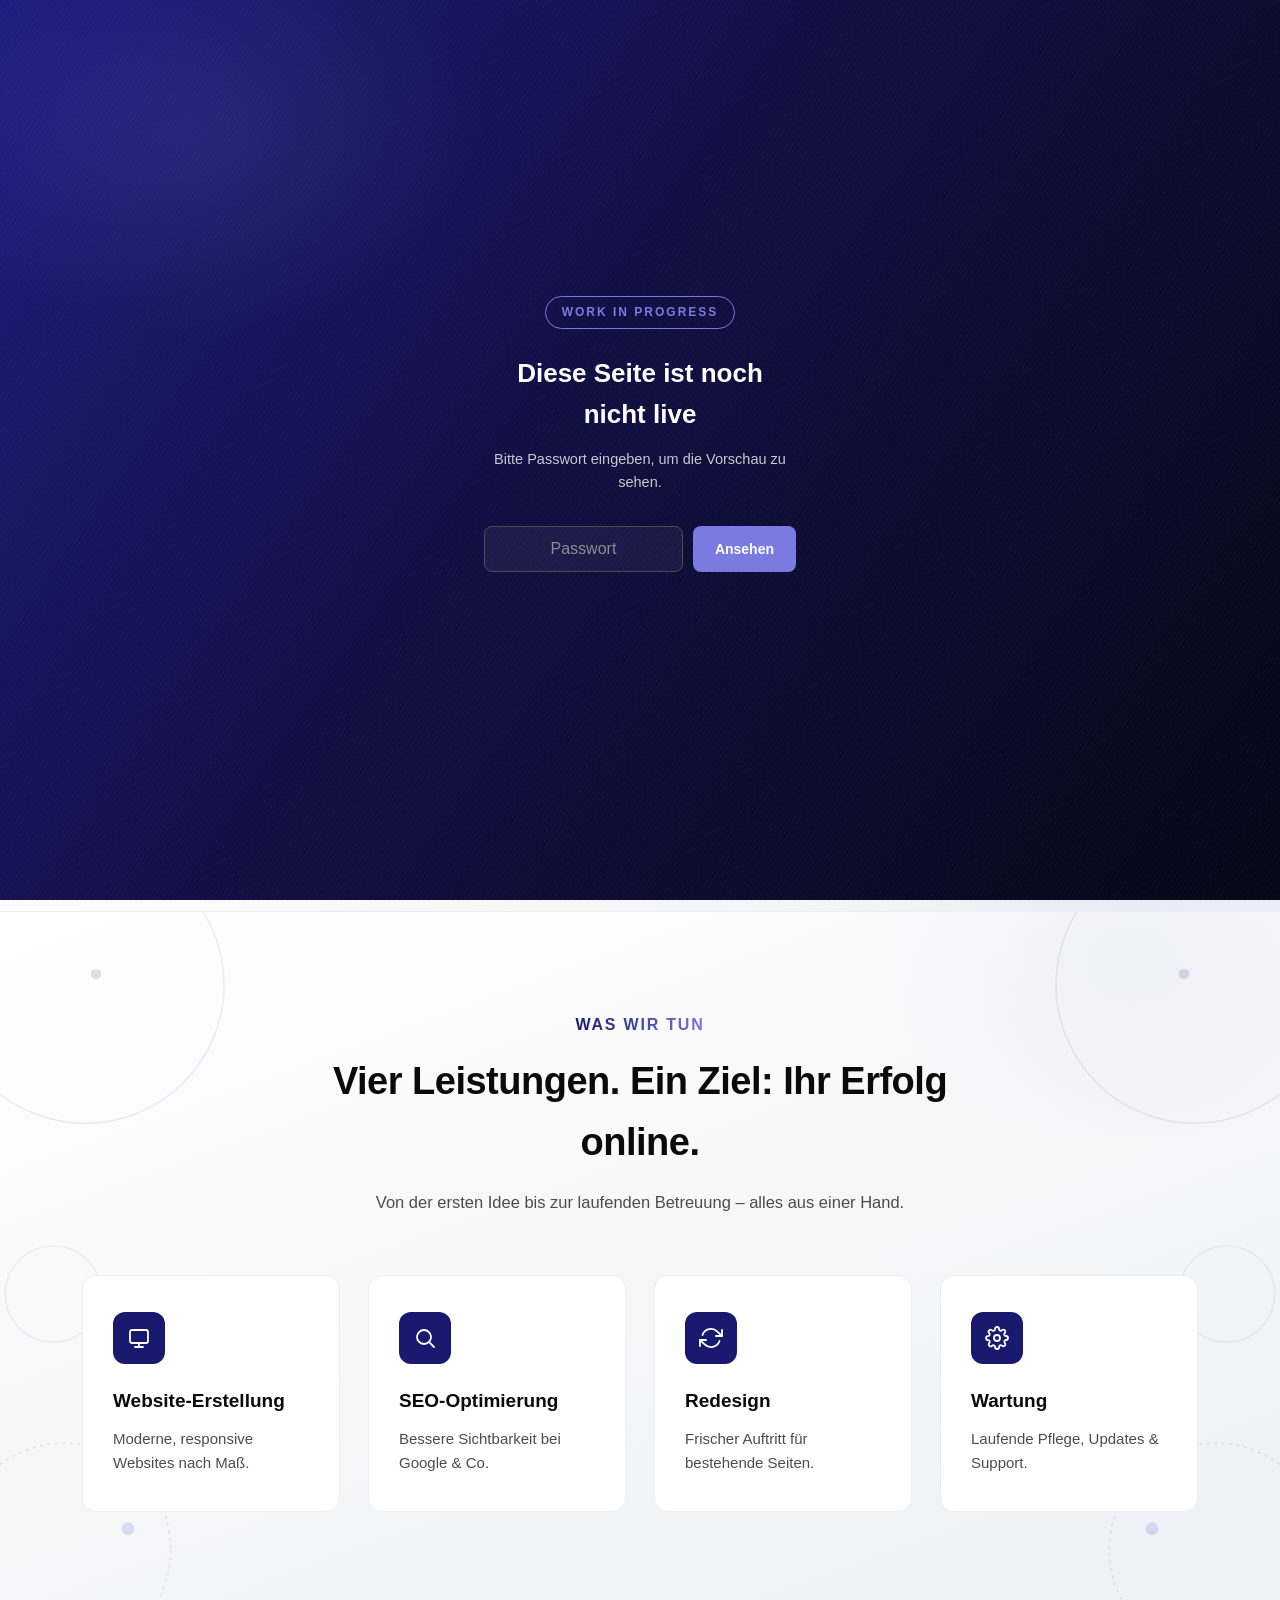
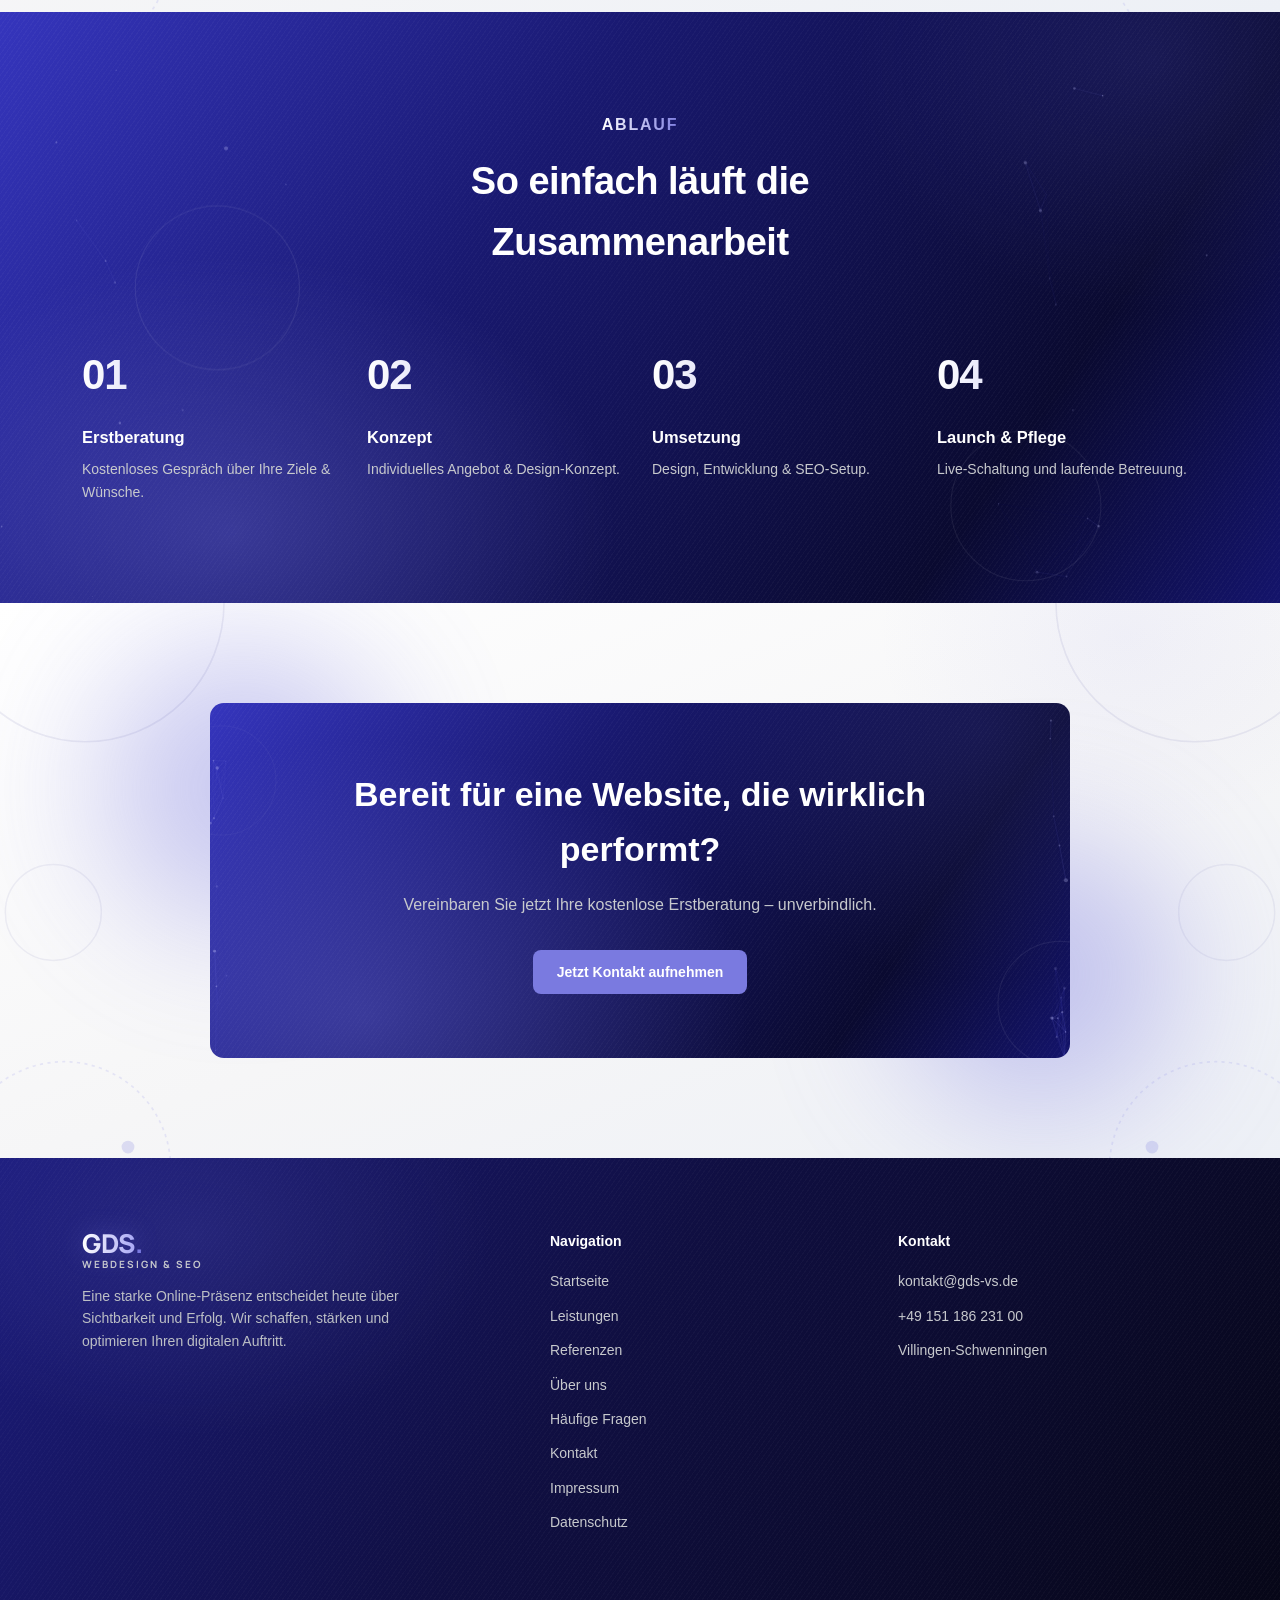
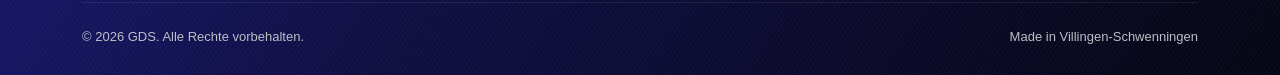
==== index.html @ 7dddf476 "Self-host fonts, add Datenschutz draft page, accessible form labels, focus styles, skip link and con" ====
<!DOCTYPE html>
<html lang="de">
<head>
<meta charset="UTF-8">
<meta name="viewport" content="width=device-width, initial-scale=1.0">
<meta name="robots" content="noindex, nofollow">
<link rel="icon" type="image/svg+xml" href="favicon.svg?v=2">
<title>GDS – Webdesign &amp; SEO aus Villingen-Schwenningen</title>
<meta name="description" content="GDS erstellt und optimiert professionelle Websites für Unternehmen in Villingen-Schwenningen und der Region – Webdesign, SEO, Redesign &amp; Wartung, persönlich vor Ort.">
<link rel="canonical" href="https://gds-vs.de/">
<meta property="og:type" content="website">
<meta property="og:site_name" content="GDS">
<meta property="og:locale" content="de_DE">
<meta property="og:title" content="GDS – Webdesign &amp; SEO aus Villingen-Schwenningen">
<meta property="og:description" content="GDS erstellt und optimiert professionelle Websites für Unternehmen in Villingen-Schwenningen und der Region – Webdesign, SEO, Redesign &amp; Wartung, persönlich vor Ort.">
<meta property="og:url" content="https://gds-vs.de/">
<meta name="twitter:card" content="summary">
<meta name="twitter:title" content="GDS – Webdesign &amp; SEO aus Villingen-Schwenningen">
<meta name="twitter:description" content="GDS erstellt und optimiert professionelle Websites für Unternehmen in Villingen-Schwenningen und der Region – Webdesign, SEO, Redesign &amp; Wartung, persönlich vor Ort.">
<link rel="stylesheet" href="css/style.css?v=9">
<script type="application/ld+json">
{
  "@context": "https://schema.org",
  "@type": "ProfessionalService",
  "name": "GDS",
  "url": "https://gds-vs.de",
  "email": "kontakt@gds-vs.de",
  "telephone": "+4915118623100",
  "priceRange": "€€",
  "description": "Webdesign, SEO-Optimierung, Redesign und Wartung für Unternehmen in Villingen-Schwenningen und der Region.",
  "address": {
    "@type": "PostalAddress",
    "streetAddress": "Matthias-Grünewald-Weg 15",
    "postalCode": "78054",
    "addressLocality": "Villingen-Schwenningen",
    "addressRegion": "Baden-Württemberg",
    "addressCountry": "DE"
  },
  "areaServed": ["Villingen-Schwenningen", "Schwarzwald-Baar-Kreis", "Donaueschingen", "Rottweil", "Tuttlingen", "Bad Dürrheim", "St. Georgen"]
}
</script>
</head><body>
<a href="#main" class="skip-link">Zum Inhalt springen</a>

<!-- ============ WORK IN PROGRESS GATE ============ -->
<div id="wipGate">
  <div class="wip-inner">
    <div class="wip-badge">Work in Progress</div>
    <div class="wip-title">Diese Seite ist noch nicht live</div>
    <p class="wip-sub">Bitte Passwort eingeben, um die Vorschau zu sehen.</p>
    <form id="wipForm" class="wip-form">
      <input type="password" id="wipPassword" aria-label="Passwort" placeholder="Passwort" autocomplete="off" required>
      <button type="submit">Ansehen</button>
    </form>
    <div class="wip-error" id="wipError"></div>
  </div>
</div>

<!-- ============ HEADER ============ -->
<header class="site-header">
  <canvas class="bg-canvas" data-bias="center" data-density="header" data-theme="light" aria-hidden="true"></canvas>
  <div class="container nav-wrap">
    <a href="index.html" class="logo" aria-label="Zur Startseite">
      <span class="logo-mark"><span class="logo-script">GDS</span><span class="logo-dot">.</span></span>
      <span class="logo-sub">Webdesign &amp; SEO</span>
    </a>
    <nav class="main-nav" id="mainNav">
      <ul>
        <li><a href="index.html" class="active">Startseite</a></li>
        <li><a href="leistungen.html">Leistungen</a></li>
        <li><a href="referenzen.html">Referenzen</a></li>
        <li><a href="ueber-uns.html">Über uns</a></li>
        <li><a href="faq.html">Häufige Fragen</a></li>
        <li><a href="kontakt.html">Kontakt</a></li>
      </ul>
    </nav>
    <div class="header-right">
      <a href="kontakt.html" class="btn-cta">Erstberatung</a>
      <button class="burger" id="burger"><span></span><span></span><span></span></button>
    </div>
  </div>
</header>
<main id="main" tabindex="-1">

<!-- ============ HERO ============ -->
<section class="hero">
  <div class="container hero-inner">
    <div class="eyebrow"><span class="dot"></span>
      Webdesign &amp; SEO aus Villingen-Schwenningen
    </div>
    <h1>
      <span class="sr-only">Websites, die gefunden werden, überzeugen und Wachstum bringen.</span>
      <span aria-hidden="true">Websites, die
        <span class="hero-phrase">
          <span class="hero-phrase-item is-active">gefunden werden.</span>
          <span class="hero-phrase-item">überzeugen.</span>
          <span class="hero-phrase-item">Wachstum bringen.</span>
        </span>
      </span>
    </h1>
    <p class="lead">
      GDS ist Ihr lokales Unternehmen aus Villingen-Schwenningen für professionelle Websites – persönlich vor Ort, statt anonymer Groß-Agentur. Klar im Design, stark im Ranking.
    </p>
    <div class="hero-actions">
      <a href="kontakt.html" class="btn-cta">Kostenlose Erstberatung sichern</a>
      <a href="leistungen.html" class="btn-outline">Leistungen ansehen</a>
    </div>
    <div class="hero-stats">
      <div class="stat"><b>100%</b>Individuell</div>
      <div class="stat"><b>4</b>Kernleistungen</div>
      <div class="stat"><b>1</b>Fester Ansprechpartner</div>
      <div class="stat"><b>VS</b>Vor Ort in der Region</div>
    </div>
  </div>
  <canvas class="bg-canvas" data-bias="right" data-density="light" aria-hidden="true"></canvas>
</section>

<!-- ============ SERVICE AREA STRIP ============ -->
<section class="area-strip">
  <div class="container">
    <span class="area-label">
      <svg viewBox="0 0 24 24" fill="none" stroke-width="1.8" stroke-linecap="round" stroke-linejoin="round"><path d="M21 10c0 7-9 13-9 13s-9-6-9-13a9 9 0 0 1 18 0z"></path><circle cx="12" cy="10" r="3"></circle></svg>
      Regional vor Ort in:
    </span>
    <span class="area-list">Villingen-Schwenningen · Donaueschingen · Bad Dürrheim · St. Georgen · Rottweil · Tuttlingen</span>
  </div>
</section>

<!-- ============ SERVICES TEASER ============ -->
<section class="section-light">
  <svg class="section-deco" viewBox="0 0 1200 700" preserveAspectRatio="xMidYMid slice" fill="none" aria-hidden="true">
    <circle cx="1120" cy="90" r="130" stroke="rgba(25,25,112,0.07)" stroke-width="1.5"/>
    <circle cx="80" cy="90" r="130" stroke="rgba(25,25,112,0.07)" stroke-width="1.5"/>
    <circle cx="60" cy="620" r="100" stroke="#7a7ae0" stroke-opacity="0.15" stroke-width="1.6" stroke-dasharray="3 4"/>
    <circle cx="1140" cy="620" r="100" stroke="#7a7ae0" stroke-opacity="0.15" stroke-width="1.6" stroke-dasharray="3 4"/>
    <circle cx="1080" cy="600" r="6" fill="#7a7ae0" fill-opacity="0.22"/>
    <circle cx="120" cy="600" r="6" fill="#7a7ae0" fill-opacity="0.22"/>
    <circle cx="90" cy="80" r="5" fill="rgba(25,25,112,0.14)"/>
    <circle cx="1110" cy="80" r="5" fill="rgba(25,25,112,0.14)"/>
    <circle cx="1150" cy="380" r="45" stroke="rgba(25,25,112,0.06)" stroke-width="1.4"/>
    <circle cx="50" cy="380" r="45" stroke="rgba(25,25,112,0.06)" stroke-width="1.4"/>
  </svg>
  <div class="container">
    <div class="section-head center reveal">
      <div class="kicker">Was wir tun</div>
      <h2>Vier Leistungen. Ein Ziel: Ihr Erfolg online.</h2>
      <p>Von der ersten Idee bis zur laufenden Betreuung – alles aus einer Hand.</p>
    </div>
    <div class="grid-3 grid-4 reveal-group">
      <div class="card">
        <div class="icon-box"><svg viewBox="0 0 24 24" fill="none" stroke-width="1.8" stroke-linecap="round" stroke-linejoin="round"><rect x="3" y="4" width="18" height="13" rx="2"></rect><line x1="8" y1="21" x2="16" y2="21"></line><line x1="12" y1="17" x2="12" y2="21"></line></svg></div>
        <h3>Website-Erstellung</h3>
        <p>Moderne, responsive Websites nach Maß.</p>
      </div>
      <div class="card">
        <div class="icon-box"><svg viewBox="0 0 24 24" fill="none" stroke-width="1.8" stroke-linecap="round" stroke-linejoin="round"><circle cx="11" cy="11" r="7"></circle><line x1="21" y1="21" x2="16.65" y2="16.65"></line></svg></div>
        <h3>SEO-Optimierung</h3>
        <p>Bessere Sichtbarkeit bei Google &amp; Co.</p>
      </div>
      <div class="card">
        <div class="icon-box"><svg viewBox="0 0 24 24" fill="none" stroke-width="1.8" stroke-linecap="round" stroke-linejoin="round"><polyline points="23 4 23 10 17 10"></polyline><polyline points="1 20 1 14 7 14"></polyline><path d="M3.51 9a9 9 0 0 1 14.85-3.36L23 10M1 14l4.64 4.36A9 9 0 0 0 20.49 15"></path></svg></div>
        <h3>Redesign</h3>
        <p>Frischer Auftritt für bestehende Seiten.</p>
      </div>
      <div class="card">
        <div class="icon-box"><svg viewBox="0 0 24 24" fill="none" stroke-width="1.8" stroke-linecap="round" stroke-linejoin="round"><circle cx="12" cy="12" r="3"></circle><path d="M19.4 15a1.65 1.65 0 0 0 .33 1.82l.06.06a2 2 0 1 1-2.83 2.83l-.06-.06a1.65 1.65 0 0 0-1.82-.33 1.65 1.65 0 0 0-1 1.51V21a2 2 0 0 1-4 0v-.09A1.65 1.65 0 0 0 9 19.4a1.65 1.65 0 0 0-1.82.33l-.06.06a2 2 0 1 1-2.83-2.83l.06-.06a1.65 1.65 0 0 0 .33-1.82 1.65 1.65 0 0 0-1.51-1H3a2 2 0 0 1 0-4h.09A1.65 1.65 0 0 0 4.6 9a1.65 1.65 0 0 0-.33-1.82l-.06-.06a2 2 0 1 1 2.83-2.83l.06.06a1.65 1.65 0 0 0 1.82.33H9a1.65 1.65 0 0 0 1-1.51V3a2 2 0 0 1 4 0v.09a1.65 1.65 0 0 0 1 1.51 1.65 1.65 0 0 0 1.82-.33l.06-.06a2 2 0 1 1 2.83 2.83l-.06.06a1.65 1.65 0 0 0-.33 1.82V9a1.65 1.65 0 0 0 1.51 1H21a2 2 0 0 1 0 4h-.09a1.65 1.65 0 0 0-1.51 1z"></path></svg></div>
        <h3>Wartung</h3>
        <p>Laufende Pflege, Updates &amp; Support.</p>
      </div>
    </div>
  </div>
</section>

<!-- ============ PROCESS ============ -->
<section class="section-dark">
  <canvas class="bg-canvas" data-bias="center" data-density="light" aria-hidden="true"></canvas>
  <div class="container">
    <div class="section-head center reveal">
      <div class="kicker">Ablauf</div>
      <h2>So einfach läuft die Zusammenarbeit</h2>
    </div>
    <div class="steps reveal-group">
      <div class="step">
        <span class="num">01</span>
        <h4>Erstberatung</h4>
        <p>Kostenloses Gespräch über Ihre Ziele &amp; Wünsche.</p>
      </div>
      <div class="step">
        <span class="num">02</span>
        <h4>Konzept</h4>
        <p>Individuelles Angebot &amp; Design-Konzept.</p>
      </div>
      <div class="step">
        <span class="num">03</span>
        <h4>Umsetzung</h4>
        <p>Design, Entwicklung &amp; SEO-Setup.</p>
      </div>
      <div class="step">
        <span class="num">04</span>
        <h4>Launch &amp; Pflege</h4>
        <p>Live-Schaltung und laufende Betreuung.</p>
      </div>
    </div>
  </div>
</section>

<!-- ============ CTA BANNER ============ -->
<section class="section-light cta-section" style="padding-bottom:100px;">
  <svg class="section-deco" viewBox="0 0 1200 700" preserveAspectRatio="xMidYMid slice" fill="none" aria-hidden="true">
    <circle cx="1120" cy="90" r="130" stroke="rgba(25,25,112,0.07)" stroke-width="1.5"/>
    <circle cx="80" cy="90" r="130" stroke="rgba(25,25,112,0.07)" stroke-width="1.5"/>
    <circle cx="60" cy="620" r="100" stroke="#7a7ae0" stroke-opacity="0.15" stroke-width="1.6" stroke-dasharray="3 4"/>
    <circle cx="1140" cy="620" r="100" stroke="#7a7ae0" stroke-opacity="0.15" stroke-width="1.6" stroke-dasharray="3 4"/>
    <circle cx="1080" cy="600" r="6" fill="#7a7ae0" fill-opacity="0.22"/>
    <circle cx="120" cy="600" r="6" fill="#7a7ae0" fill-opacity="0.22"/>
    <circle cx="90" cy="80" r="5" fill="rgba(25,25,112,0.14)"/>
    <circle cx="1110" cy="80" r="5" fill="rgba(25,25,112,0.14)"/>
    <circle cx="1150" cy="380" r="45" stroke="rgba(25,25,112,0.06)" stroke-width="1.4"/>
    <circle cx="50" cy="380" r="45" stroke="rgba(25,25,112,0.06)" stroke-width="1.4"/>
  </svg>
  <div class="container">
    <div class="cta-banner reveal">
      <canvas class="bg-canvas" data-bias="center" data-density="light" aria-hidden="true"></canvas>
      <h2>Bereit für eine Website, die wirklich performt?</h2>
      <p>Vereinbaren Sie jetzt Ihre kostenlose Erstberatung – unverbindlich.</p>
      <a href="kontakt.html" class="btn-cta">Jetzt Kontakt aufnehmen</a>
    </div>
  </div>
</section>

<!-- ============ FOOTER ============ -->
</main>

<footer>
  <div class="container">
    <div class="footer-grid">
      <div class="footer-brand">
        <a href="index.html" class="logo" aria-label="Zur Startseite"><span class="logo-mark"><span class="logo-script">GDS</span><span class="logo-dot">.</span></span><span class="logo-sub">Webdesign &amp; SEO</span></a>
        <p>Eine starke Online-Präsenz entscheidet heute über Sichtbarkeit und Erfolg. Wir schaffen, stärken und optimieren Ihren digitalen Auftritt.</p>
      </div>
      <div class="footer-col">
        <h4>Navigation</h4>
        <ul>
          <li><a href="index.html">Startseite</a></li>
          <li><a href="leistungen.html">Leistungen</a></li>
        <li><a href="referenzen.html">Referenzen</a></li>
          <li><a href="ueber-uns.html">Über uns</a></li>
          <li><a href="faq.html">Häufige Fragen</a></li>
          <li><a href="kontakt.html">Kontakt</a></li>
          <li><a href="impressum.html">Impressum</a></li>
          <li><a href="datenschutz.html">Datenschutz</a></li>
        </ul>
      </div>
      <div class="footer-col">
        <h4>Kontakt</h4>
        <ul>
          <li>kontakt@gds-vs.de</li>
          <li>+49 151 186 231 00</li>
          <li>Villingen-Schwenningen</li>
        </ul>
      </div>
    </div>
    <div class="footer-bottom">
      <span>© 2026 GDS. Alle Rechte vorbehalten.</span>
      <span>Made in Villingen-Schwenningen</span>
    </div>
  </div>
</footer>

<script src="js/script.js?v=6"></script>
<script src="js/bg-animation.js?v=10" defer></script>
</body>
</html>
---- css/style.css ----
/* ===================================================
   GDS – Stylesheet
   Schwarz / Weiß / Navy – minimalistisch & professionell
=================================================== */

/* ---------- Lokal gehostete Schriften (SIL Open Font License) ---------- */
@font-face {
  font-family: 'Inter'; font-style: normal; font-weight: 400 800; font-display: swap;
  src: url('../fonts/inter-latin-ext.woff2') format('woff2');
  unicode-range: U+0100-02BA, U+02BD-02C5, U+02C7-02CC, U+02CE-02D7, U+02DD-02FF, U+0304, U+0308, U+0329, U+1D00-1DBF, U+1E00-1E9F, U+1EF2-1EFF, U+2020, U+20A0-20AB, U+20AD-20C4, U+2113, U+2C60-2C7F, U+A720-A7FF;
}
@font-face {
  font-family: 'Inter'; font-style: normal; font-weight: 400 800; font-display: swap;
  src: url('../fonts/inter-latin.woff2') format('woff2');
  unicode-range: U+0000-00FF, U+0131, U+0152-0153, U+02BB-02BC, U+02C6, U+02DA, U+02DC, U+0304, U+0308, U+0329, U+2000-206F, U+20AC, U+2122, U+2191, U+2193, U+2212, U+2215, U+FEFF, U+FFFD;
}
@font-face {
  font-family: 'Manrope'; font-style: normal; font-weight: 700 800; font-display: swap;
  src: url('../fonts/manrope-latin-ext.woff2') format('woff2');
  unicode-range: U+0100-02BA, U+02BD-02C5, U+02C7-02CC, U+02CE-02D7, U+02DD-02FF, U+0304, U+0308, U+0329, U+1D00-1DBF, U+1E00-1E9F, U+1EF2-1EFF, U+2020, U+20A0-20AB, U+20AD-20C4, U+2113, U+2C60-2C7F, U+A720-A7FF;
}
@font-face {
  font-family: 'Manrope'; font-style: normal; font-weight: 700 800; font-display: swap;
  src: url('../fonts/manrope-latin.woff2') format('woff2');
  unicode-range: U+0000-00FF, U+0131, U+0152-0153, U+02BB-02BC, U+02C6, U+02DA, U+02DC, U+0304, U+0308, U+0329, U+2000-206F, U+20AC, U+2122, U+2191, U+2193, U+2212, U+2215, U+FEFF, U+FFFD;
}
@font-face {
  font-family: 'Space Grotesk'; font-style: normal; font-weight: 700; font-display: swap;
  src: url('../fonts/spacegrotesk-latin-ext.woff2') format('woff2');
  unicode-range: U+0100-02BA, U+02BD-02C5, U+02C7-02CC, U+02CE-02D7, U+02DD-02FF, U+0304, U+0308, U+0329, U+1D00-1DBF, U+1E00-1E9F, U+1EF2-1EFF, U+2020, U+20A0-20AB, U+20AD-20C4, U+2113, U+2C60-2C7F, U+A720-A7FF;
}
@font-face {
  font-family: 'Space Grotesk'; font-style: normal; font-weight: 700; font-display: swap;
  src: url('../fonts/spacegrotesk-latin.woff2') format('woff2');
  unicode-range: U+0000-00FF, U+0131, U+0152-0153, U+02BB-02BC, U+02C6, U+02DA, U+02DC, U+0304, U+0308, U+0329, U+2000-206F, U+20AC, U+2122, U+2191, U+2193, U+2212, U+2215, U+FEFF, U+FFFD;
}

:root {
  --black: #0a0a0b;
  --black-soft: #141416;
  --charcoal: #1c1c1f;
  --white: #ffffff;
  --off-white: #f6f6f7;
  --gray-100: #eceef0;
  --gray-300: #c7c9cd;
  --gray-400: #bcbfc5;
  --gray-500: #8a8d93;
  --gray-700: #4a4c50;
  --navy: #191970;
  --navy-soft: #100f42;
  --navy-light: #7a7ae0;
  --navy-grad: linear-gradient(135deg, #7a7ae0 0%, #4b4bb8 28%, #191970 55%, #4b4bb8 78%, #7a7ae0 100%);
  --navy-surface:
    radial-gradient(ellipse 700px 500px at 18% 88%, rgba(122,122,224,0.32) 0%, transparent 55%),
    radial-gradient(ellipse 600px 500px at 90% 8%, rgba(80,80,190,0.18) 0%, transparent 50%),
    repeating-linear-gradient(125deg, rgba(255,255,255,0.028) 0px, rgba(255,255,255,0.028) 1px, transparent 1px, transparent 4px),
    linear-gradient(125deg, #3535bd 0%, #191970 38%, #0a0a30 78%, #14146b 100%);
  --navy-surface-soft:
    radial-gradient(ellipse 600px 400px at 15% 15%, rgba(122,122,224,0.14) 0%, transparent 50%),
    repeating-linear-gradient(125deg, rgba(255,255,255,0.022) 0px, rgba(255,255,255,0.022) 1px, transparent 1px, transparent 4px),
    linear-gradient(125deg, #1c1c7d 0%, #100f42 45%, #060615 100%);
  --light-surface:
    radial-gradient(ellipse 500px 400px at 88% 6%, rgba(122,122,224,0.07) 0%, transparent 50%),
    linear-gradient(160deg, #ffffff 0%, #f6f6f7 55%, #edf0f6 100%);
  --radius: 14px;
  --radius-sm: 8px;
  --shadow-soft: 0 10px 40px rgba(0, 0, 0, 0.08);
  --shadow-hard: 0 20px 60px rgba(0, 0, 0, 0.35);
  --maxw: 1180px;
  --font: 'Inter', -apple-system, BlinkMacSystemFont, 'Segoe UI', Roboto, sans-serif;
}

* { box-sizing: border-box; margin: 0; padding: 0; }

html { scroll-behavior: smooth; }

body {
  font-family: var(--font);
  color: var(--black);
  background: var(--white);
  line-height: 1.6;
  -webkit-font-smoothing: antialiased;
  overflow-x: hidden;
}

img { max-width: 100%; display: block; }
a { color: inherit; text-decoration: none; }
ul { list-style: none; }
.sr-only {
  position: absolute;
  width: 1px; height: 1px;
  padding: 0; margin: -1px;
  overflow: hidden;
  clip: rect(0, 0, 0, 0);
  white-space: nowrap;
  border: 0;
}
button { font-family: inherit; cursor: pointer; }

.container {
  max-width: var(--maxw);
  margin: 0 auto;
  padding: 0 32px;
  position: relative;
  z-index: 1;
}
.section-deco {
  position: absolute;
  inset: 0;
  width: 100%;
  height: 100%;
  z-index: 0;
  pointer-events: none;
}

/* ---------- Work-in-progress password gate ---------- */
#wipGate {
  position: fixed;
  inset: 0;
  z-index: 2000;
  background: var(--navy-surface-soft);
  display: flex;
  align-items: center;
  justify-content: center;
  transition: opacity 0.4s ease, visibility 0.4s ease;
}
#wipGate.hidden { opacity: 0; visibility: hidden; pointer-events: none; }
.wip-inner { text-align: center; padding: 24px; max-width: 360px; }
.wip-badge {
  display: inline-block;
  font-size: 12px;
  font-weight: 700;
  letter-spacing: 2px;
  text-transform: uppercase;
  color: var(--navy-light);
  border: 1px solid var(--navy-light);
  border-radius: 30px;
  padding: 6px 16px;
  margin-bottom: 24px;
}
.wip-title { font-size: 26px; font-weight: 700; color: var(--white); margin-bottom: 12px; }
.wip-sub { color: var(--gray-300); font-size: 14.5px; margin-bottom: 32px; line-height: 1.6; }
.wip-form { display: flex; gap: 10px; }
.wip-form input {
  flex: 1;
  min-width: 0;
  padding: 13px 16px;
  border-radius: var(--radius-sm);
  border: 1px solid var(--gray-700);
  background: rgba(255,255,255,0.05);
  color: var(--white);
  font-size: 16px;
  text-align: center;
  letter-spacing: 2px;
}
.wip-form input::placeholder { color: var(--gray-500); letter-spacing: normal; }
.wip-form input:focus { outline: none; border-color: var(--navy-light); }
.wip-form button {
  background: var(--navy-light);
  color: var(--white);
  border: none;
  padding: 13px 22px;
  border-radius: var(--radius-sm);
  font-weight: 600;
  font-size: 14px;
  white-space: nowrap;
  transition: transform 0.2s ease;
}
.wip-form button:hover { transform: translateY(-2px); }
.wip-error {
  color: #ff8a8a;
  font-size: 13.5px;
  margin-top: 14px;
  min-height: 18px;
}

/* ---------- Header ---------- */
header.site-header {
  position: sticky;
  top: 0;
  z-index: 500;
  overflow: hidden;
  background: var(--light-surface);
  border-bottom: 1px solid rgba(0, 0, 0, 0.08);
  transition: box-shadow 0.3s ease, background-color 0.25s ease;
}
header.site-header.scrolled {
  box-shadow: 0 6px 24px rgba(0, 0, 0, 0.08);
}
header.site-header * { transition: color 0.25s ease, background-color 0.25s ease, border-color 0.25s ease; }
.nav-wrap {
  position: relative;
  z-index: 1;
  display: flex;
  align-items: center;
  justify-content: space-between;
  height: 78px;
}
.logo {
  display: flex;
  flex-direction: column;
  align-items: flex-start;
  gap: 3px;
  line-height: 1;
}
.logo-mark { display: flex; align-items: baseline; }
.logo-script,
.logo-dot {
  font-family: 'Manrope', var(--font);
  font-weight: 800;
  line-height: 1;
  font-size: 26px;
  letter-spacing: -0.3px;
}
.logo-script {
  display: inline-block;
  background: linear-gradient(90deg, #ffffff 0%, #a5a5f5 35%, #ffffff 70%, #a5a5f5 100%);
  background-size: 300% 100%;
  -webkit-background-clip: text;
  background-clip: text;
  color: transparent;
  -webkit-text-fill-color: transparent;
  animation: gdsShimmer 9s ease-in-out infinite;
  filter: drop-shadow(0 0 12px rgba(122, 122, 224, 0.45));
}
.logo-dot { color: var(--navy-light); }
.logo-sub {
  font-family: 'Manrope', var(--font);
  font-weight: 500;
  font-size: 10px;
  letter-spacing: 2px;
  text-transform: uppercase;
  color: var(--gray-300);
}
header.site-header.on-light .logo-script {
  background-image: linear-gradient(90deg, #191970 0%, #7a7ae0 35%, #191970 70%, #7a7ae0 100%);
  filter: none;
}
header.site-header.on-light .logo-sub { color: var(--gray-700); }
@media (max-width: 480px) {
  .site-header .logo-sub { display: none; }
}
@keyframes gdsShimmer {
  0%, 100% { background-position: 0% 50%; }
  50% { background-position: 100% 50%; }
}
@media (prefers-reduced-motion: reduce) {
  .logo-script, .kicker { animation: none; }
}

nav.main-nav ul {
  display: flex;
  gap: 40px;
  align-items: center;
}
nav.main-nav a {
  color: var(--gray-300);
  font-size: 14.5px;
  font-weight: 500;
  letter-spacing: 0.3px;
  transition: color 0.2s ease;
  position: relative;
  padding: 6px 0;
}
nav.main-nav a:hover, nav.main-nav a.active { color: var(--white); }
nav.main-nav a.active::after {
  content: '';
  position: absolute;
  left: 0; right: 0; bottom: -2px;
  height: 2px;
  background: var(--white);
}
header.site-header.on-light nav.main-nav a { color: var(--gray-700); }
header.site-header.on-light nav.main-nav a:hover,
header.site-header.on-light nav.main-nav a.active { color: var(--navy); }
header.site-header.on-light nav.main-nav a.active::after { background: var(--navy); }

.header-right { display: flex; align-items: center; gap: 22px; }

.btn-cta {
  background: var(--navy-light);
  color: var(--white);
  padding: 11px 24px;
  border-radius: var(--radius-sm);
  font-size: 14px;
  font-weight: 600;
  white-space: nowrap;
  border: none;
  transition: transform 0.2s ease, box-shadow 0.2s ease;
  display: inline-block;
}
.btn-cta:hover { transform: translateY(-2px); box-shadow: 0 10px 30px rgba(255,255,255,0.15); }

.btn-outline {
  border: 1px solid var(--gray-700);
  color: var(--white);
  padding: 10px 23px;
  border-radius: var(--radius-sm);
  font-size: 14px;
  font-weight: 500;
  transition: all 0.2s ease;
  display: inline-block;
}
.btn-outline:hover { border-color: var(--white); background: rgba(255,255,255,0.06); }

.burger {
  display: none;
  width: 30px; height: 22px;
  position: relative;
  background: none;
  border: none;
}
.burger span {
  position: absolute; left: 0; right: 0; height: 2px;
  background: var(--white); transition: all 0.25s ease;
}
header.site-header.on-light .burger span { background: var(--navy); }
.burger span:nth-child(1) { top: 0; }
.burger span:nth-child(2) { top: 10px; }
.burger span:nth-child(3) { top: 20px; }
.burger.open span:nth-child(1) { transform: translateY(10px) rotate(45deg); }
.burger.open span:nth-child(2) { opacity: 0; }
.burger.open span:nth-child(3) { transform: translateY(-10px) rotate(-45deg); }

/* ---------- Hero ---------- */
.hero {
  background: var(--navy-surface);
  color: var(--white);
  padding: 120px 0 100px;
  position: relative;
  overflow: hidden;
}
.hero::before {
  content: '';
  position: absolute;
  top: -20%; right: -10%;
  width: 600px; height: 600px;
  background: radial-gradient(circle, rgba(255,255,255,0.06) 0%, transparent 70%);
  z-index: 0;
}
.hero-illustration {
  position: absolute;
  top: 50%;
  right: -30px;
  transform: translateY(-50%);
  width: 520px;
  height: 520px;
  z-index: 1;
  pointer-events: none;
}
.hero-illustration--sm {
  width: 320px;
  height: 320px;
  right: -10px;
}
.bg-canvas {
  position: absolute;
  inset: 0;
  width: 100%;
  height: 100%;
  z-index: 0;
  pointer-events: none;
  display: block;
}
.hero-inner { max-width: 720px; position: relative; z-index: 2; }
.eyebrow {
  display: inline-flex;
  align-items: center;
  gap: 8px;
  color: var(--gray-300);
  font-size: 13px;
  letter-spacing: 1.5px;
  text-transform: uppercase;
  border: 1px solid var(--gray-700);
  padding: 6px 14px;
  border-radius: 30px;
  margin-bottom: 28px;
}
.eyebrow .dot { width: 6px; height: 6px; border-radius: 50%; background: var(--white); }
.hero h1 {
  font-size: clamp(36px, 5.5vw, 58px);
  font-weight: 700;
  line-height: 1.15;
  margin-bottom: 24px;
  letter-spacing: -1px;
}
.hero .grad-text {
  color: var(--navy-light);
}
.hero-phrase {
  display: inline-grid;
}
.hero-phrase-item {
  grid-area: 1 / 1;
  color: var(--navy-light);
  opacity: 0;
  transform: translateY(8px);
  filter: blur(2px);
  transition: opacity 0.55s ease, transform 0.55s ease, filter 0.55s ease;
}
.hero-phrase-item.is-active {
  opacity: 1;
  transform: translateY(0);
  filter: blur(0);
}
.hero-phrase-item.is-leaving {
  opacity: 0;
  transform: translateY(-8px);
  filter: blur(2px);
}
@media (prefers-reduced-motion: reduce) {
  .hero-phrase-item { transition: none; filter: none; }
}
.hero p.lead {
  font-size: 18px;
  color: var(--gray-300);
  margin-bottom: 40px;
  max-width: 560px;
}
.hero-actions { display: flex; gap: 16px; flex-wrap: wrap; }

.hero-stats {
  display: flex;
  gap: 28px;
  margin-top: 56px;
  flex-wrap: wrap;
}
.hero-stats .stat {
  opacity: 0;
  transform: translateY(12px);
  transition: opacity 0.5s ease-out, transform 0.5s ease-out;
}
.hero-stats.is-visible .stat { opacity: 1; transform: translateY(0); }
.hero-stats.is-visible .stat:nth-child(2) { transition-delay: 90ms; }
.hero-stats.is-visible .stat:nth-child(3) { transition-delay: 180ms; }
.hero-stats.is-visible .stat:nth-child(4) { transition-delay: 270ms; }
@media (prefers-reduced-motion: reduce) {
  .hero-stats .stat { opacity: 1; transform: none; transition: none; }
}
.stat b { display: block; font-size: 28px; color: var(--white); min-width: 4ch; }
.stat span { font-size: 13px; color: var(--gray-400); }

/* ---------- Service area strip ---------- */
.area-strip {
  padding: 36px 0;
  background: var(--light-surface);
  border-bottom: 1px solid var(--gray-100);
}
.area-strip .container {
  display: flex;
  align-items: center;
  justify-content: center;
  gap: 14px;
  flex-wrap: wrap;
  text-align: center;
}
.area-label {
  display: flex;
  align-items: center;
  gap: 8px;
  color: var(--black);
  font-size: 14px;
  font-weight: 600;
  white-space: nowrap;
}
.area-label svg { width: 16px; height: 16px; stroke: var(--navy); flex-shrink: 0; }
.area-list { color: var(--gray-700); font-size: 14px; }

/* ---------- Scroll reveal ---------- */
.reveal {
  opacity: 0;
  transform: translateY(28px);
  transition: opacity 0.7s cubic-bezier(0.16, 1, 0.3, 1), transform 0.7s cubic-bezier(0.16, 1, 0.3, 1);
}
.reveal.in-view { opacity: 1; transform: translateY(0); }

.reveal-group > * {
  opacity: 0;
  transform: translateY(28px);
  transition: opacity 0.7s cubic-bezier(0.16, 1, 0.3, 1), transform 0.7s cubic-bezier(0.16, 1, 0.3, 1);
}
.reveal-group.in-view > * { opacity: 1; transform: translateY(0); }
.reveal-group.in-view > *:nth-child(1) { transition-delay: 0s; }
.reveal-group.in-view > *:nth-child(2) { transition-delay: 0.08s; }
.reveal-group.in-view > *:nth-child(3) { transition-delay: 0.16s; }
.reveal-group.in-view > *:nth-child(4) { transition-delay: 0.24s; }

@media (prefers-reduced-motion: reduce) {
  .reveal, .reveal-group > * {
    opacity: 1 !important;
    transform: none !important;
    transition: none !important;
  }
}

/* ---------- Sections generic ---------- */
section { padding: 100px 0; }
.section-light { background: var(--light-surface); position: relative; overflow: hidden; }
.section-dark { background: var(--navy-surface); color: var(--white); position: relative; overflow: hidden; }
.section-dark > .container { position: relative; z-index: 1; }

.section-head { max-width: 620px; margin-bottom: 60px; }
.section-head.center { margin-left: auto; margin-right: auto; text-align: center; }
.kicker {
  font-size: 16px;
  letter-spacing: 1.8px;
  text-transform: uppercase;
  font-weight: 700;
  margin-bottom: 14px;
  display: inline-block;
  background: linear-gradient(90deg, #191970 0%, #7a7ae0 35%, #191970 70%, #7a7ae0 100%);
  background-size: 300% 100%;
  -webkit-background-clip: text;
  background-clip: text;
  color: transparent;
  -webkit-text-fill-color: transparent;
  animation: gdsShimmer 9s ease-in-out infinite;
}
.section-dark .kicker {
  background-image: linear-gradient(90deg, #ffffff 0%, #7a7ae0 35%, #ffffff 70%, #7a7ae0 100%);
}
.section-head h2 {
  font-size: clamp(28px, 4vw, 38px);
  font-weight: 700;
  letter-spacing: -0.5px;
  margin-bottom: 16px;
}
.section-head p { color: var(--gray-700); font-size: 16.5px; }
.section-dark .section-head p { color: var(--gray-300); }

/* ---------- FAQ ---------- */
.faq-section { position: relative; overflow: hidden; }
.faq-section::before,
.faq-section::after {
  content: '';
  position: absolute;
  border-radius: 50%;
  filter: blur(80px);
  opacity: 0.22;
  pointer-events: none;
  z-index: 0;
}
.faq-section::before { width: 340px; height: 340px; background: var(--navy-light); top: -8%; right: 6%; animation: faqFloat1 14s ease-in-out infinite; }
.faq-section::after { width: 260px; height: 260px; background: var(--navy-light); bottom: -10%; left: 6%; animation: faqFloat2 16s ease-in-out infinite; }
@keyframes faqFloat1 {
  0%, 100% { transform: translate(0, 0) scale(1); }
  50% { transform: translate(-20px, 16px) scale(1.1); }
}
@keyframes faqFloat2 {
  0%, 100% { transform: translate(0, 0) scale(1); }
  50% { transform: translate(18px, -14px) scale(1.06); }
}
@media (prefers-reduced-motion: reduce) {
  .faq-section::before, .faq-section::after { animation: none; }
}

.faq-intro { max-width: 560px; margin: 0 auto 44px; text-align: center; position: relative; z-index: 1; }
.faq-panel {
  max-width: 800px;
  margin: 0 auto;
  background: var(--white);
  border: 1px solid var(--gray-100);
  border-radius: var(--radius);
  padding: 6px 40px;
  box-shadow: var(--shadow-soft);
  position: relative;
  z-index: 1;
}
.faq-outro {
  max-width: 460px;
  margin: 36px auto 0;
  display: flex;
  flex-direction: column;
  align-items: center;
  text-align: center;
  gap: 16px;
  padding: 28px 32px;
  background: var(--off-white);
  border-radius: var(--radius);
  position: relative;
  z-index: 1;
}
.faq-outro p { font-size: 15px; color: var(--charcoal); font-weight: 600; }

.faq-list { display: flex; flex-direction: column; }
.faq-item { border-bottom: 1px solid var(--gray-100); }
.faq-item:first-child { border-top: none; }
.faq-item:last-child { border-bottom: none; }
.faq-q {
  width: 100%;
  display: flex;
  align-items: baseline;
  gap: 22px;
  padding: 24px 0;
  background: none;
  border: none;
  cursor: pointer;
  text-align: left;
}
.faq-num {
  font-family: 'Space Grotesk', var(--font);
  font-size: 21px;
  font-weight: 700;
  letter-spacing: -0.5px;
  flex-shrink: 0;
  width: 34px;
  display: inline-block;
  background: linear-gradient(90deg, #191970 0%, #7a7ae0 35%, #191970 70%, #7a7ae0 100%);
  background-size: 300% 100%;
  -webkit-background-clip: text;
  background-clip: text;
  color: transparent;
  -webkit-text-fill-color: transparent;
  animation: gdsShimmer 9s ease-in-out infinite;
}
.faq-item.open .faq-num {
  animation: none;
  background-image: none;
  -webkit-text-fill-color: var(--navy-light);
  color: var(--navy-light);
}
@media (prefers-reduced-motion: reduce) {
  .faq-num { animation: none; }
}
.faq-q-text { flex: 1; font-size: 16px; font-weight: 600; color: var(--charcoal); line-height: 1.4; }
.faq-icon {
  flex-shrink: 0;
  font-size: 22px;
  font-weight: 300;
  color: var(--gray-500);
  line-height: 1;
  transition: transform 0.3s ease, color 0.3s ease;
}
.faq-item.open .faq-icon { color: var(--navy-light); transform: rotate(45deg); }
.faq-a {
  max-height: 0;
  overflow: hidden;
  padding-left: 52px;
  transition: max-height 0.35s ease, padding 0.35s ease;
}
.faq-item.open .faq-a { padding-bottom: 26px; }
.faq-a p { color: var(--gray-700); font-size: 14.5px; line-height: 1.7; }

@media (max-width: 600px) {
  .faq-panel { padding: 4px 20px; }
  .faq-q-text { font-size: 15px; }
}

/* ---------- Service cards ---------- */
.grid-3 { display: grid; grid-template-columns: repeat(3, 1fr); gap: 28px; }
.grid-2 { display: grid; grid-template-columns: repeat(2, 1fr); gap: 28px; }
.grid-3.grid-4 { grid-template-columns: repeat(4, 1fr); }

.card {
  background: var(--white);
  border: 1px solid var(--gray-100);
  border-radius: var(--radius);
  padding: 36px 30px;
  transition: transform 0.25s ease, box-shadow 0.25s ease, border-color 0.25s ease;
}
.card:hover {
  transform: translateY(-6px);
  box-shadow: var(--shadow-soft);
  border-color: var(--gray-300);
}
.icon-box {
  width: 52px; height: 52px;
  border-radius: 12px;
  background: var(--navy);
  display: flex; align-items: center; justify-content: center;
  margin-bottom: 22px;
}
.icon-box svg { width: 24px; height: 24px; stroke: var(--white); }
.card h3 { font-size: 19px; font-weight: 600; margin-bottom: 10px; }
.card p { color: var(--gray-700); font-size: 15px; }
.card ul { margin-top: 16px; }
.card ul li {
  font-size: 14px;
  color: var(--gray-700);
  padding: 6px 0;
  display: flex;
  align-items: flex-start;
  gap: 8px;
}
.card ul li svg { width: 15px; height: 15px; stroke: var(--gray-700); flex-shrink: 0; margin-top: 3px; }

/* ---------- Pricing ---------- */
.pricing-grid { display: grid; grid-template-columns: repeat(3, 1fr); gap: 28px; align-items: stretch; }
.plan {
  background: rgba(255,255,255,0.035);
  color: var(--white);
  border: 1px solid rgba(255,255,255,0.09);
  border-radius: var(--radius);
  padding: 40px 32px;
  display: flex;
  flex-direction: column;
  position: relative;
  transition: transform 0.25s ease, box-shadow 0.25s ease, border-color 0.25s ease;
}
.plan:hover {
  transform: translateY(-3px);
  border-color: rgba(255,255,255,0.18);
  box-shadow: 0 20px 45px rgba(0,0,0,0.22);
}
.plan.featured {
  background: rgba(255,255,255,0.065);
  border-color: rgba(122,122,224,0.45);
  box-shadow: 0 0 0 1px rgba(122,122,224,0.1), 0 25px 60px rgba(10,10,45,0.4);
}
.plan.featured:hover {
  transform: translateY(-2px);
  border-color: rgba(122,122,224,0.6);
  box-shadow: 0 0 0 1px rgba(122,122,224,0.18), 0 28px 65px rgba(10,10,45,0.45);
}
@media (prefers-reduced-motion: reduce) {
  .plan, .plan.featured { transition: none; }
  .plan:hover, .plan.featured:hover { transform: none; }
}
.badge {
  position: absolute;
  top: -14px; left: 50%;
  transform: translateX(-50%);
  background: var(--white);
  color: var(--navy);
  font-size: 11.5px;
  font-weight: 700;
  letter-spacing: 1px;
  text-transform: uppercase;
  white-space: nowrap;
  padding: 6px 18px;
  border-radius: 30px;
  transition: box-shadow 0.25s ease;
}
.plan.featured:hover .badge { box-shadow: 0 0 18px rgba(122,122,224,0.5); }
.plan-name { font-size: 13px; letter-spacing: 2px; text-transform: uppercase; color: var(--gray-300); font-weight: 700; margin-bottom: 18px; }
.plan.featured .plan-name { color: var(--white); }
.plan-price { font-size: 38px; font-weight: 700; letter-spacing: -1px; color: var(--white); }
.plan.featured .plan-price { font-size: 44px; }
.plan-price-note { font-size: 12.5px; font-weight: 500; color: var(--gray-400); margin-bottom: 24px; }
.plan-desc { font-size: 14px; color: var(--gray-300); margin-bottom: 28px; }
.plan ul { flex-grow: 1; margin-bottom: 32px; }
.plan ul li {
  font-size: 14.5px;
  color: var(--gray-300);
  padding: 10px 0;
  border-top: 1px solid rgba(255,255,255,0.08);
  display: flex;
  gap: 10px;
  align-items: flex-start;
}
.plan ul li svg { width: 16px; height: 16px; stroke: var(--navy-light); flex-shrink: 0; margin-top: 3px; }
.plan-note {
  text-align: center;
  color: var(--gray-400);
  font-size: 13.5px;
  margin-top: 36px;
}
.plan-note-secondary {
  text-align: center;
  color: var(--gray-400);
  font-size: 13px;
  margin-top: 12px;
}

/* ---------- Process / steps ---------- */
.steps { display: grid; grid-template-columns: repeat(4, 1fr); gap: 24px; counter-reset: step; }
.step { position: relative; padding-top: 8px; }
.step .num {
  font-family: 'Space Grotesk', var(--font);
  font-size: 42px;
  font-weight: 700;
  letter-spacing: -1px;
  margin-bottom: 16px;
  display: block;
  background: linear-gradient(90deg, #ffffff 0%, #7a7ae0 35%, #ffffff 70%, #7a7ae0 100%);
  background-size: 300% 100%;
  -webkit-background-clip: text;
  background-clip: text;
  color: transparent;
  -webkit-text-fill-color: transparent;
  animation: gdsShimmer 9s ease-in-out infinite;
}
@media (prefers-reduced-motion: reduce) {
  .step .num { animation: none; }
}
.step h4 { font-size: 16.5px; font-weight: 600; margin-bottom: 8px; }
.step p { font-size: 14px; color: var(--gray-700); }
.section-dark .step p { color: var(--gray-300); }

/* ---------- About ---------- */
.about-grid { display: grid; grid-template-columns: 0.9fr 1.1fr; gap: 64px; align-items: center; }
.about-photo {
  aspect-ratio: 4/5;
  border-radius: var(--radius);
  background: var(--navy-surface);
  display: flex; align-items: center; justify-content: center;
  color: var(--gray-500);
  position: relative;
  overflow: hidden;
  border: 1px solid var(--gray-100);
}
.about-photo::before {
  content: '';
  position: absolute; inset: 0;
  background: linear-gradient(160deg, rgba(255,255,255,0.05), transparent 60%);
}
.about-photo span { font-size: 14px; letter-spacing: 1px; z-index: 1; }
.values { display: grid; grid-template-columns: repeat(3, 1fr); gap: 24px; margin-top: 48px; }
.value h4 { font-size: 16px; font-weight: 600; margin-bottom: 8px; }
.value p { font-size: 14px; color: var(--gray-700); }
.placeholder-note {
  margin-top: 40px;
  font-size: 13px;
  color: var(--gray-700);
  border-left: 2px solid var(--gray-300);
  padding-left: 14px;
}

/* ---------- Contact ---------- */
.contact-grid { display: grid; grid-template-columns: 1fr 1fr; gap: 64px; }
.contact-info-card {
  background: var(--navy-surface);
  color: var(--white);
  border-radius: var(--radius);
  padding: 44px;
  height: fit-content;
}
.contact-item { display: flex; gap: 16px; margin-bottom: 28px; }
.contact-item .ic {
  width: 44px; height: 44px; border-radius: 10px;
  background: rgba(255,255,255,0.08);
  display: flex; align-items: center; justify-content: center;
  flex-shrink: 0;
}
.contact-item .ic svg { width: 20px; height: 20px; stroke: var(--navy-light); }
.contact-item h4 { font-size: 14.5px; font-weight: 600; margin-bottom: 4px; }
.contact-item p, .contact-item a { font-size: 14px; color: var(--gray-300); }

.form-group { margin-bottom: 22px; }
.form-group label { display: block; font-size: 13.5px; font-weight: 600; margin-bottom: 8px; color: var(--black); }
.form-row { display: grid; grid-template-columns: 1fr 1fr; gap: 20px; }
.form-group input,
.form-group select,
.form-group textarea {
  width: 100%;
  padding: 13px 16px;
  border: 1px solid var(--gray-100);
  border-radius: var(--radius-sm);
  font-family: inherit;
  font-size: 16px;
  background: var(--off-white);
  transition: border-color 0.2s ease, background 0.2s ease;
}
.form-group input:focus,
.form-group select:focus,
.form-group textarea:focus {
  outline: none;
  border-color: var(--gray-700);
  background: var(--white);
}
.form-group textarea { resize: vertical; min-height: 130px; }
.form-msg { margin-top: 18px; font-size: 14px; padding: 12px 16px; border-radius: var(--radius-sm); display: none; }
.form-msg.show { display: block; }
.form-msg.ok { background: #e9f7ee; color: #1c6b3a; }
.form-msg.err { background: #fdecec; color: #a3271f; }

/* ---------- CTA banner ---------- */
.cta-section { position: relative; overflow: hidden; }
.cta-section::before,
.cta-section::after {
  content: '';
  position: absolute;
  border-radius: 50%;
  filter: blur(70px);
  opacity: 0.4;
  pointer-events: none;
  z-index: 0;
}
.cta-section::before {
  width: 280px;
  height: 280px;
  background: var(--navy-light);
  top: 8%;
  left: 8%;
  animation: ctaFloat1 11s ease-in-out infinite;
}
.cta-section::after {
  width: 280px;
  height: 280px;
  background: var(--navy-light);
  bottom: 8%;
  right: 8%;
  animation: ctaFloat2 13s ease-in-out infinite;
}
@keyframes ctaFloat1 {
  0%, 100% { transform: translate(0, 0) scale(1); }
  50% { transform: translate(26px, 20px) scale(1.12); }
}
@keyframes ctaFloat2 {
  0%, 100% { transform: translate(0, 0) scale(1); }
  50% { transform: translate(-22px, -18px) scale(1.08); }
}
@media (prefers-reduced-motion: reduce) {
  .cta-section::before, .cta-section::after { animation: none; }
}
.cta-banner {
  position: relative;
  z-index: 1;
  overflow: hidden;
  background: var(--navy-surface);
  color: var(--white);
  border-radius: var(--radius);
  padding: 64px;
  text-align: center;
  max-width: 860px;
  margin: 0 auto;
}
.cta-banner h2 { font-size: clamp(24px, 3.5vw, 34px); font-weight: 700; margin-bottom: 16px; }
.cta-banner p { color: var(--gray-300); margin-bottom: 32px; }
.cta-banner h2, .cta-banner p, .cta-banner .btn-cta { position: relative; z-index: 1; }

/* ---------- Footer ---------- */
footer {
  background: var(--navy-surface-soft);
  color: var(--gray-300);
  padding: 72px 0 28px;
}
.footer-grid { display: grid; grid-template-columns: 1.4fr 1fr 1fr; gap: 48px; margin-bottom: 56px; }
.footer-brand p { font-size: 14px; color: var(--gray-400); margin-top: 16px; max-width: 320px; }
.footer-col h4 { font-size: 14px; color: var(--white); margin-bottom: 18px; }
.footer-col ul li { margin-bottom: 12px; font-size: 14px; }
.footer-col a:hover { color: var(--white); }
.footer-bottom {
  border-top: 1px solid rgba(255,255,255,0.08);
  padding-top: 24px;
  display: flex;
  justify-content: space-between;
  font-size: 13px;
  color: var(--gray-400);
  flex-wrap: wrap;
  gap: 12px;
}

/* ---------- Responsive ---------- */
@media (max-width: 1100px) {
  .hero-illustration { display: none; }
}
@media (max-width: 900px) {
  .grid-3, .grid-2, .pricing-grid, .steps, .grid-3.grid-4 { grid-template-columns: 1fr; }
  .pricing-grid .plan.featured { order: -1; }
  .about-grid, .contact-grid { grid-template-columns: 1fr; }
  .footer-grid { grid-template-columns: 1fr; gap: 32px; }
  .values { grid-template-columns: 1fr; }
}

@media (max-width: 768px) {
  nav.main-nav {
    position: fixed;
    top: 78px; left: 0; right: 0; bottom: 0;
    background: var(--navy-surface-soft);
    transform: translateX(100%);
    transition: transform 0.3s ease;
    z-index: 400;
    padding: 40px 32px;
  }
  nav.main-nav.open { transform: translateX(0); }
  nav.main-nav ul { flex-direction: column; align-items: flex-start; gap: 26px; }
  nav.main-nav a { font-size: 20px; }
  /* the mobile drawer is always a dark navy overlay, regardless of scroll
     position, so it must ignore the header's light/dark contrast switching */
  header.site-header.on-light nav.main-nav a { color: var(--gray-300); }
  header.site-header.on-light nav.main-nav a:hover,
  header.site-header.on-light nav.main-nav a.active { color: var(--white); }
  header.site-header.on-light nav.main-nav a.active::after { background: var(--white); }
  .header-right .btn-cta { display: none; }
  .burger { display: block; }
  .hero { padding: 90px 0 70px; }
  .hero-actions { flex-direction: column; align-items: stretch; }
  .form-row { grid-template-columns: 1fr; }
  .cta-banner { padding: 44px 24px; }
  .container { padding: 0 20px; }
}

/* ---------- Reusable animated gradient heading (same shimmer as logo/kicker) ---------- */
.shimmer-heading {
  display: inline-block;
  background: linear-gradient(90deg, #191970 0%, #7a7ae0 35%, #191970 70%, #7a7ae0 100%);
  background-size: 300% 100%;
  -webkit-background-clip: text;
  background-clip: text;
  color: transparent;
  -webkit-text-fill-color: transparent;
  animation: gdsShimmer 9s ease-in-out infinite;
}
.section-dark .shimmer-heading {
  background-image: linear-gradient(90deg, #ffffff 0%, #7a7ae0 35%, #ffffff 70%, #7a7ae0 100%);
}
@media (prefers-reduced-motion: reduce) {
  .shimmer-heading { animation: none; }
}

/* ---------- Referenzen: "coming soon" ---------- */
.ref-construction {
  max-width: 560px;
  margin: 0 auto;
  text-align: center;
  position: relative;
  z-index: 1;
}
.ref-icon { width: 140px; height: 140px; display: block; margin: 0 auto 32px; }
.ref-ring { transform-origin: 80px 80px; animation: refSpin 14s linear infinite; }
@keyframes refSpin { to { transform: rotate(360deg); } }
.ref-pulse { transform-origin: 122px 46px; animation: refPulse 2.4s ease-in-out infinite; }
@keyframes refPulse {
  0%, 100% { transform: scale(1); opacity: 1; }
  50% { transform: scale(1.15); opacity: 0.85; }
}
@media (prefers-reduced-motion: reduce) {
  .ref-ring, .ref-pulse { animation: none; }
}
.ref-construction h2 { margin-bottom: 16px; }
.ref-construction p { color: var(--gray-700); font-size: 15.5px; line-height: 1.7; margin-bottom: 28px; }

/* ---------- Barrierefreiheit: Skip-Link & Fokus-Zustände ---------- */
.skip-link {
  position: absolute;
  left: 16px;
  top: -60px;
  z-index: 1000;
  background: var(--navy);
  color: var(--white);
  padding: 12px 20px;
  border-radius: var(--radius-sm);
  font-size: 14px;
  font-weight: 600;
  transition: top 0.2s ease;
}
.skip-link:focus { top: 12px; }
:focus-visible { outline: 2px solid var(--navy-light); outline-offset: 3px; }
.form-group input:focus-visible,
.form-group select:focus-visible,
.form-group textarea:focus-visible { outline: 2px solid var(--navy); outline-offset: 2px; }
.wip-form input:focus-visible { outline: 2px solid var(--navy-light); outline-offset: 2px; }
.form-privacy { font-size: 13px; color: var(--gray-700); margin-top: 14px; line-height: 1.6; }
.form-privacy a { text-decoration: underline; }
main:focus { outline: none; }
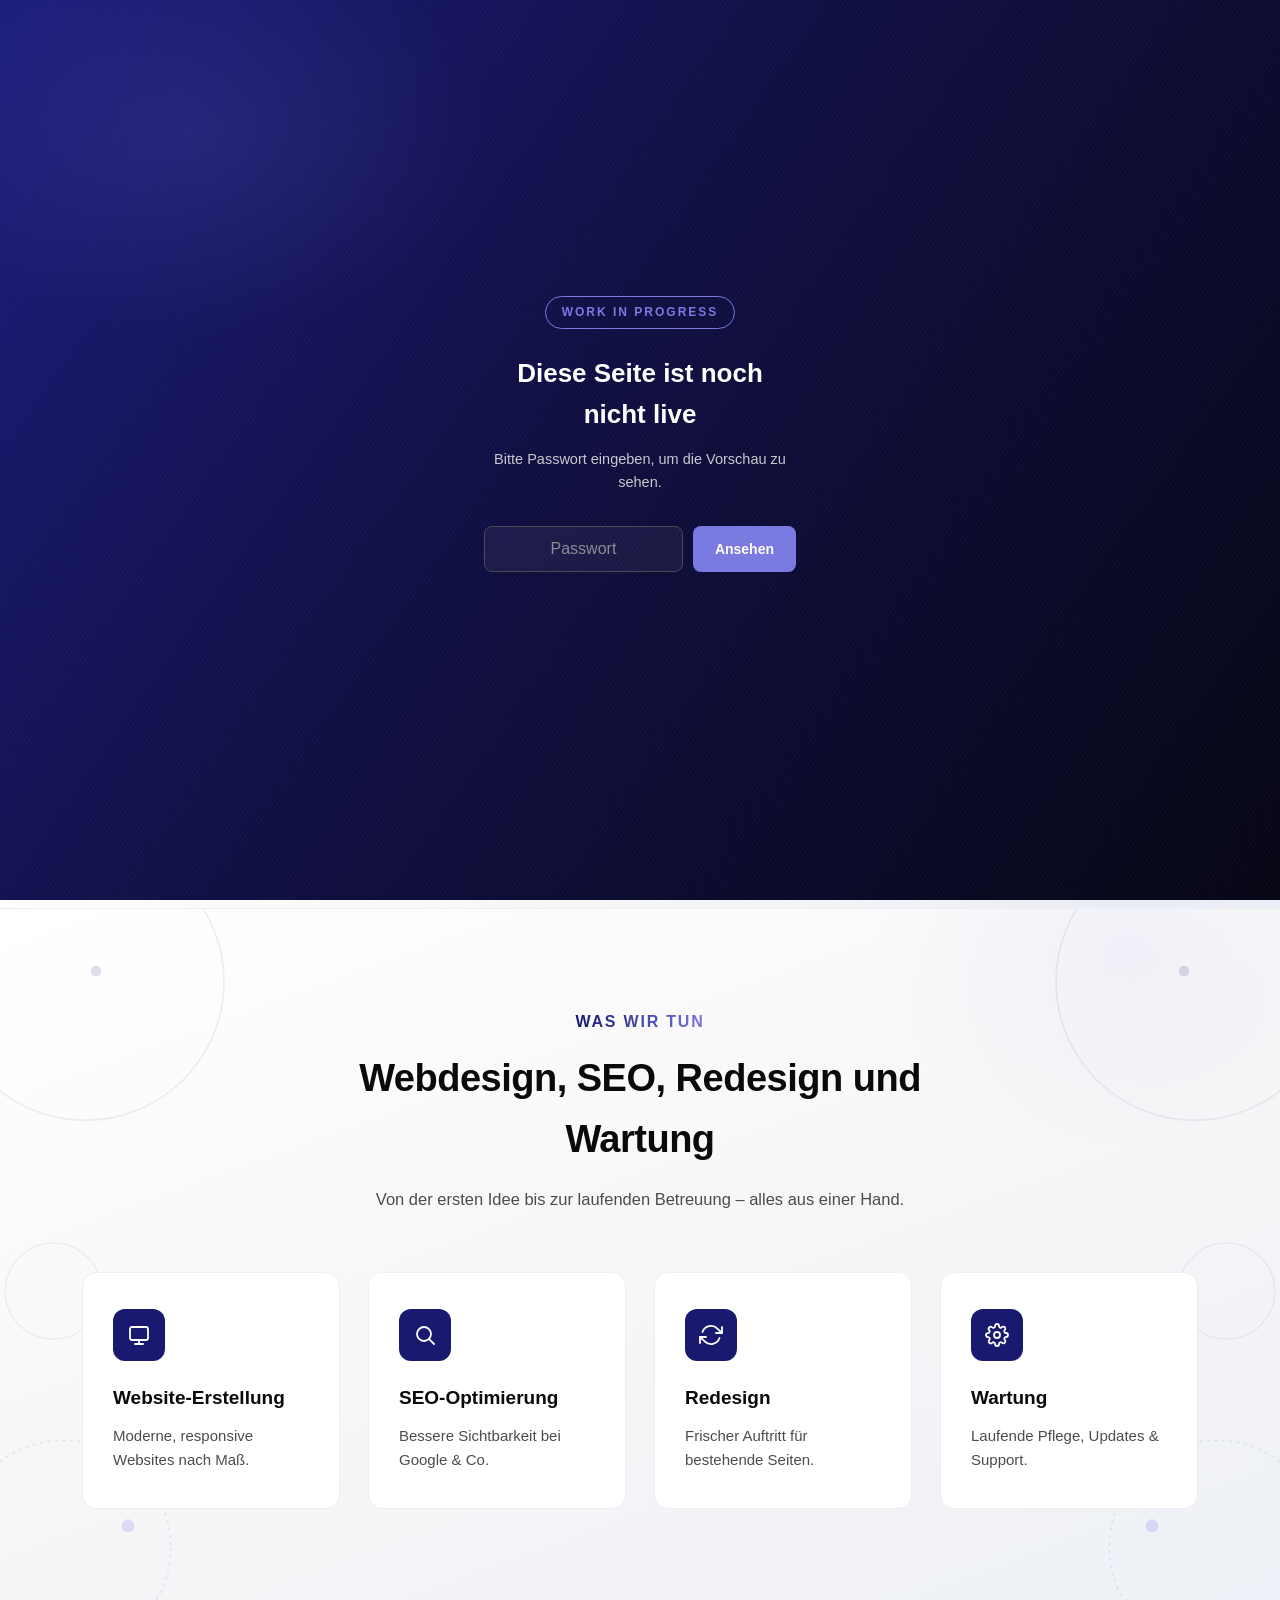
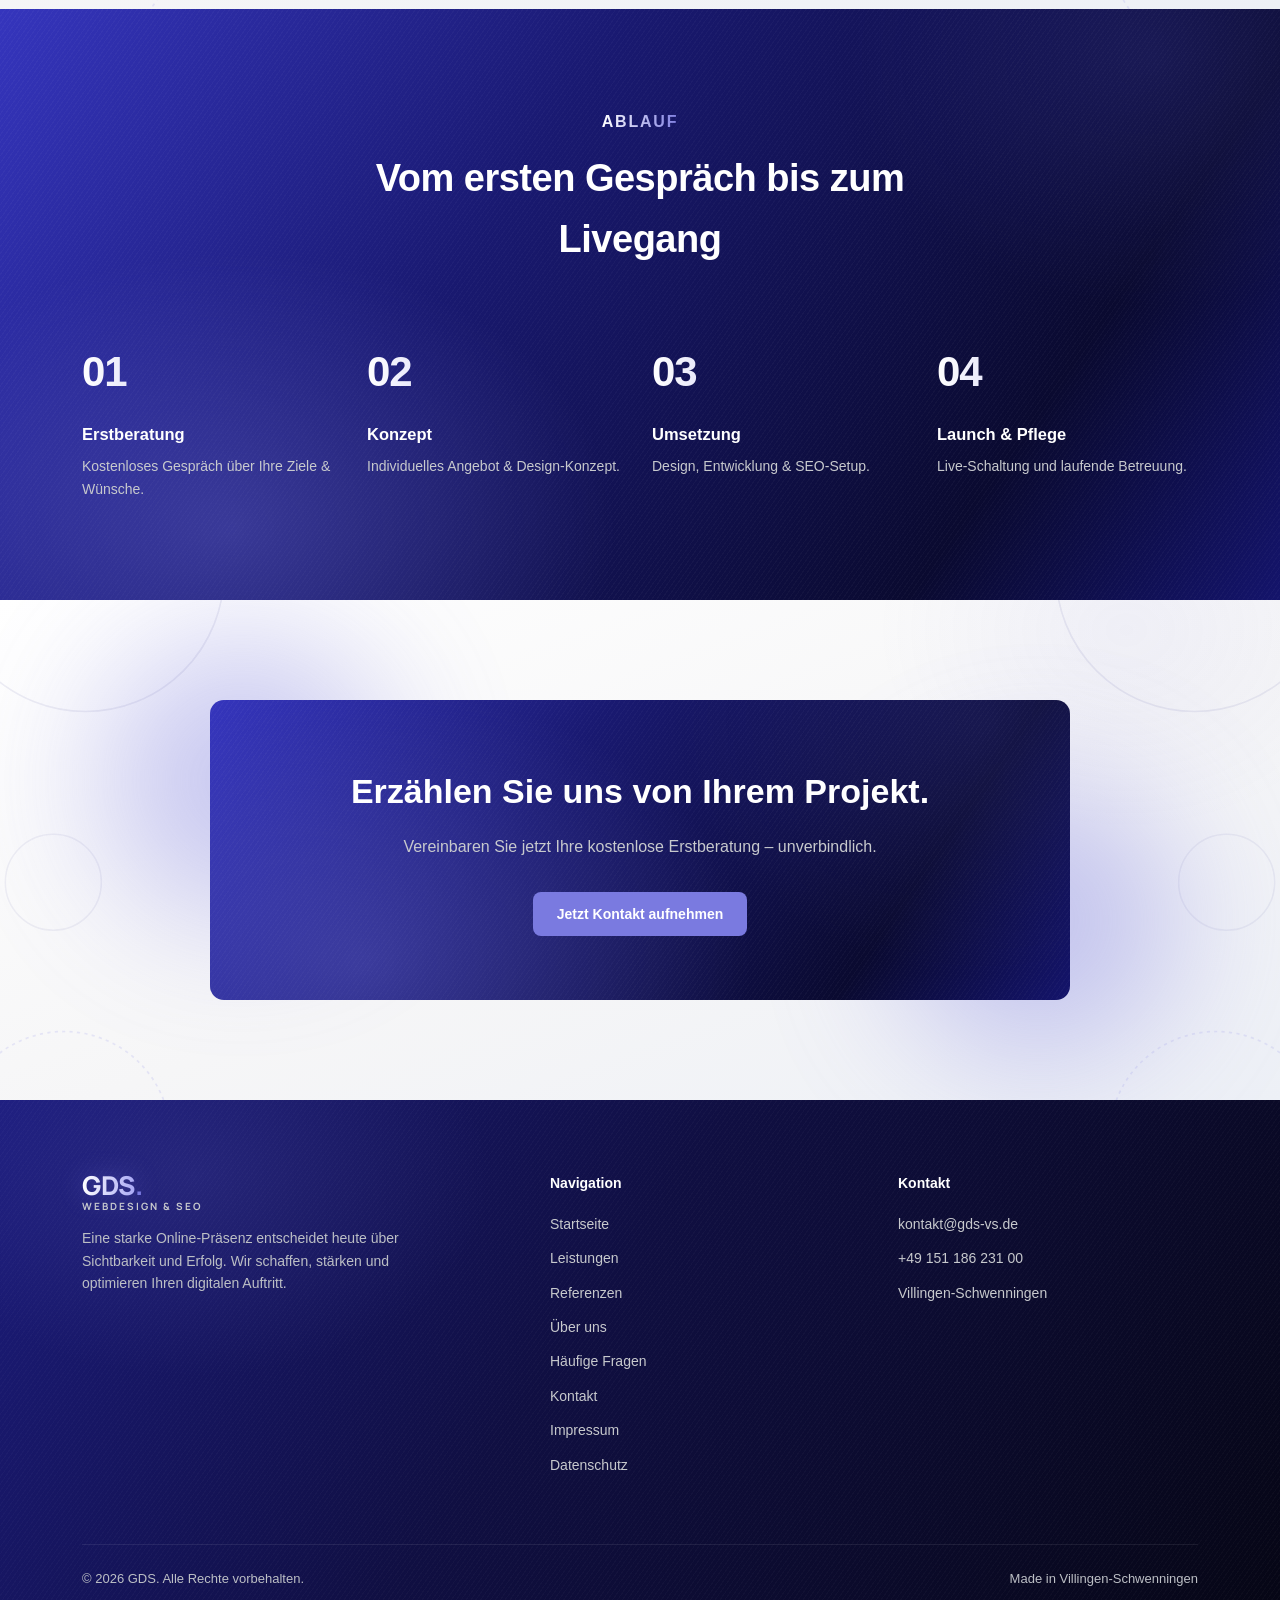
==== commit a20f145a: "Replace particle background with brand ring motif, add photo and reference placeholders, evidence-ba" ====
--- a/index.html
+++ b/index.html
@@ -17,7 +17,7 @@
 <meta name="twitter:card" content="summary">
 <meta name="twitter:title" content="GDS – Webdesign &amp; SEO aus Villingen-Schwenningen">
 <meta name="twitter:description" content="GDS erstellt und optimiert professionelle Websites für Unternehmen in Villingen-Schwenningen und der Region – Webdesign, SEO, Redesign &amp; Wartung, persönlich vor Ort.">
-<link rel="stylesheet" href="css/style.css?v=9">
+<link rel="stylesheet" href="css/style.css?v=11">
 <script type="application/ld+json">
 {
   "@context": "https://schema.org",
@@ -58,7 +58,6 @@
 
 <!-- ============ HEADER ============ -->
 <header class="site-header">
-  <canvas class="bg-canvas" data-bias="center" data-density="header" data-theme="light" aria-hidden="true"></canvas>
   <div class="container nav-wrap">
     <a href="index.html" class="logo" aria-label="Zur Startseite">
       <span class="logo-mark"><span class="logo-script">GDS</span><span class="logo-dot">.</span></span>
@@ -106,13 +105,21 @@
       <a href="leistungen.html" class="btn-outline">Leistungen ansehen</a>
     </div>
     <div class="hero-stats">
-      <div class="stat"><b>100%</b>Individuell</div>
-      <div class="stat"><b>4</b>Kernleistungen</div>
+      <div class="stat"><b>Kostenlos</b>Erstberatung</div>
+      <div class="stat"><b>1 Werktag</b>Meist unsere Antwort</div>
       <div class="stat"><b>1</b>Fester Ansprechpartner</div>
-      <div class="stat"><b>VS</b>Vor Ort in der Region</div>
-    </div>
-  </div>
-  <canvas class="bg-canvas" data-bias="right" data-density="light" aria-hidden="true"></canvas>
+      <div class="stat"><b>Vor Ort</b>in der Region</div>
+    </div>
+  </div>
+  <!-- PLATZHALTER: Foto von Mikail Gürkan folgt (siehe .hero-person) -->
+  <aside class="hero-person" aria-label="Ihr Ansprechpartner">
+    <div class="hero-person-photo">
+      <svg viewBox="0 0 120 120" fill="none" aria-hidden="true"><circle cx="60" cy="46" r="20" stroke="currentColor" stroke-width="2"/><path d="M20 108c2-24 20-38 40-38s38 14 40 38" stroke="currentColor" stroke-width="2" stroke-linecap="round"/></svg>
+      <span>Foto folgt</span>
+    </div>
+    <div class="hero-person-name">Mikail Gürkan</div>
+    <div class="hero-person-role">Ihr fester Ansprechpartner bei GDS</div>
+  </aside>
 </section>
 
 <!-- ============ SERVICE AREA STRIP ============ -->
@@ -143,7 +150,7 @@
   <div class="container">
     <div class="section-head center reveal">
       <div class="kicker">Was wir tun</div>
-      <h2>Vier Leistungen. Ein Ziel: Ihr Erfolg online.</h2>
+      <h2>Webdesign, SEO, Redesign und Wartung</h2>
       <p>Von der ersten Idee bis zur laufenden Betreuung – alles aus einer Hand.</p>
     </div>
     <div class="grid-3 grid-4 reveal-group">
@@ -173,11 +180,10 @@
 
 <!-- ============ PROCESS ============ -->
 <section class="section-dark">
-  <canvas class="bg-canvas" data-bias="center" data-density="light" aria-hidden="true"></canvas>
   <div class="container">
     <div class="section-head center reveal">
       <div class="kicker">Ablauf</div>
-      <h2>So einfach läuft die Zusammenarbeit</h2>
+      <h2>Vom ersten Gespräch bis zum Livegang</h2>
     </div>
     <div class="steps reveal-group">
       <div class="step">
@@ -220,8 +226,7 @@
   </svg>
   <div class="container">
     <div class="cta-banner reveal">
-      <canvas class="bg-canvas" data-bias="center" data-density="light" aria-hidden="true"></canvas>
-      <h2>Bereit für eine Website, die wirklich performt?</h2>
+      <h2>Erzählen Sie uns von Ihrem Projekt.</h2>
       <p>Vereinbaren Sie jetzt Ihre kostenlose Erstberatung – unverbindlich.</p>
       <a href="kontakt.html" class="btn-cta">Jetzt Kontakt aufnehmen</a>
     </div>
@@ -268,6 +273,5 @@
 </footer>
 
 <script src="js/script.js?v=6"></script>
-<script src="js/bg-animation.js?v=10" defer></script>
 </body>
 </html>
--- a/css/style.css
+++ b/css/style.css
@@ -353,15 +353,6 @@
   height: 320px;
   right: -10px;
 }
-.bg-canvas {
-  position: absolute;
-  inset: 0;
-  width: 100%;
-  height: 100%;
-  z-index: 0;
-  pointer-events: none;
-  display: block;
-}
 .hero-inner { max-width: 720px; position: relative; z-index: 2; }
 .eyebrow {
   display: inline-flex;
@@ -421,7 +412,7 @@
 
 .hero-stats {
   display: flex;
-  gap: 28px;
+  gap: 22px 24px;
   margin-top: 56px;
   flex-wrap: wrap;
 }
@@ -437,7 +428,7 @@
 @media (prefers-reduced-motion: reduce) {
   .hero-stats .stat { opacity: 1; transform: none; transition: none; }
 }
-.stat b { display: block; font-size: 28px; color: var(--white); min-width: 4ch; }
+.stat b { display: block; font-size: 26px; color: var(--white); min-width: 4ch; }
 .stat span { font-size: 13px; color: var(--gray-400); }
 
 /* ---------- Service area strip ---------- */
@@ -1044,3 +1035,67 @@
 .form-privacy { font-size: 13px; color: var(--gray-700); margin-top: 14px; line-height: 1.6; }
 .form-privacy a { text-decoration: underline; }
 main:focus { outline: none; }
+
+/* ---------- Marken-Motiv: Ring mit Punkt (angelehnt an den Logo-Punkt) ---------- */
+.hero::after {
+  content: '';
+  position: absolute;
+  right: -150px;
+  bottom: -170px;
+  width: 520px;
+  height: 520px;
+  border-radius: 50%;
+  border: 1px solid rgba(255,255,255,0.08);
+  background: radial-gradient(circle at center, var(--navy-light) 0 6px, transparent 7px);
+  z-index: 0;
+  pointer-events: none;
+}
+
+/* ---------- Platzhalter: Porträt ---------- */
+.person-ph, .about-photo svg, .hero-person-photo svg { color: rgba(255,255,255,0.35); }
+.about-photo { flex-direction: column; gap: 14px; }
+.about-photo svg { width: 96px; height: 96px; z-index: 1; }
+.hero-person {
+  position: absolute;
+  top: 50%;
+  right: max(24px, calc((100% - var(--maxw)) / 2 + 24px));
+  transform: translateY(-50%);
+  width: 240px;
+  z-index: 1;
+  text-align: center;
+}
+.hero-person-photo {
+  aspect-ratio: 4 / 5;
+  border-radius: var(--radius);
+  border: 1px solid rgba(255,255,255,0.14);
+  background: rgba(255,255,255,0.045);
+  display: flex; flex-direction: column; align-items: center; justify-content: center; gap: 10px;
+  color: var(--gray-400);
+  font-size: 12.5px;
+  letter-spacing: 1px;
+  text-transform: uppercase;
+  margin-bottom: 16px;
+}
+.hero-person-photo svg { width: 88px; height: 88px; }
+.hero-person-name { font-weight: 700; font-size: 16px; color: var(--white); }
+.hero-person-role { font-size: 13px; color: var(--gray-400); margin-top: 2px; }
+@media (max-width: 1100px) { .hero-person { display: none; } }
+
+/* ---------- Platzhalter: Referenzen ---------- */
+.ref-grid { display: grid; grid-template-columns: repeat(3, 1fr); gap: 24px; margin-top: 56px; }
+.ref-card {
+  background: var(--white);
+  border: 1px solid var(--gray-100);
+  border-radius: var(--radius);
+  padding: 18px 18px 22px;
+}
+.ref-card-frame { display: flex; gap: 6px; padding-bottom: 12px; border-bottom: 1px solid var(--gray-100); }
+.ref-card-frame span { width: 8px; height: 8px; border-radius: 50%; background: var(--gray-300); }
+.ref-card-body { padding: 26px 4px 30px; display: grid; gap: 12px; }
+.ref-card-body i { display: block; height: 8px; border-radius: 4px; background: var(--gray-100); }
+.ref-card-body i:nth-child(1) { width: 70%; }
+.ref-card-body i:nth-child(2) { width: 95%; }
+.ref-card-body i:nth-child(3) { width: 55%; }
+.ref-card-label { font-weight: 700; font-size: 15px; color: var(--charcoal); }
+.ref-card-label small { display: block; font-weight: 500; font-size: 13px; color: var(--gray-700); margin-top: 2px; }
+@media (max-width: 900px) { .ref-grid { grid-template-columns: 1fr; } }
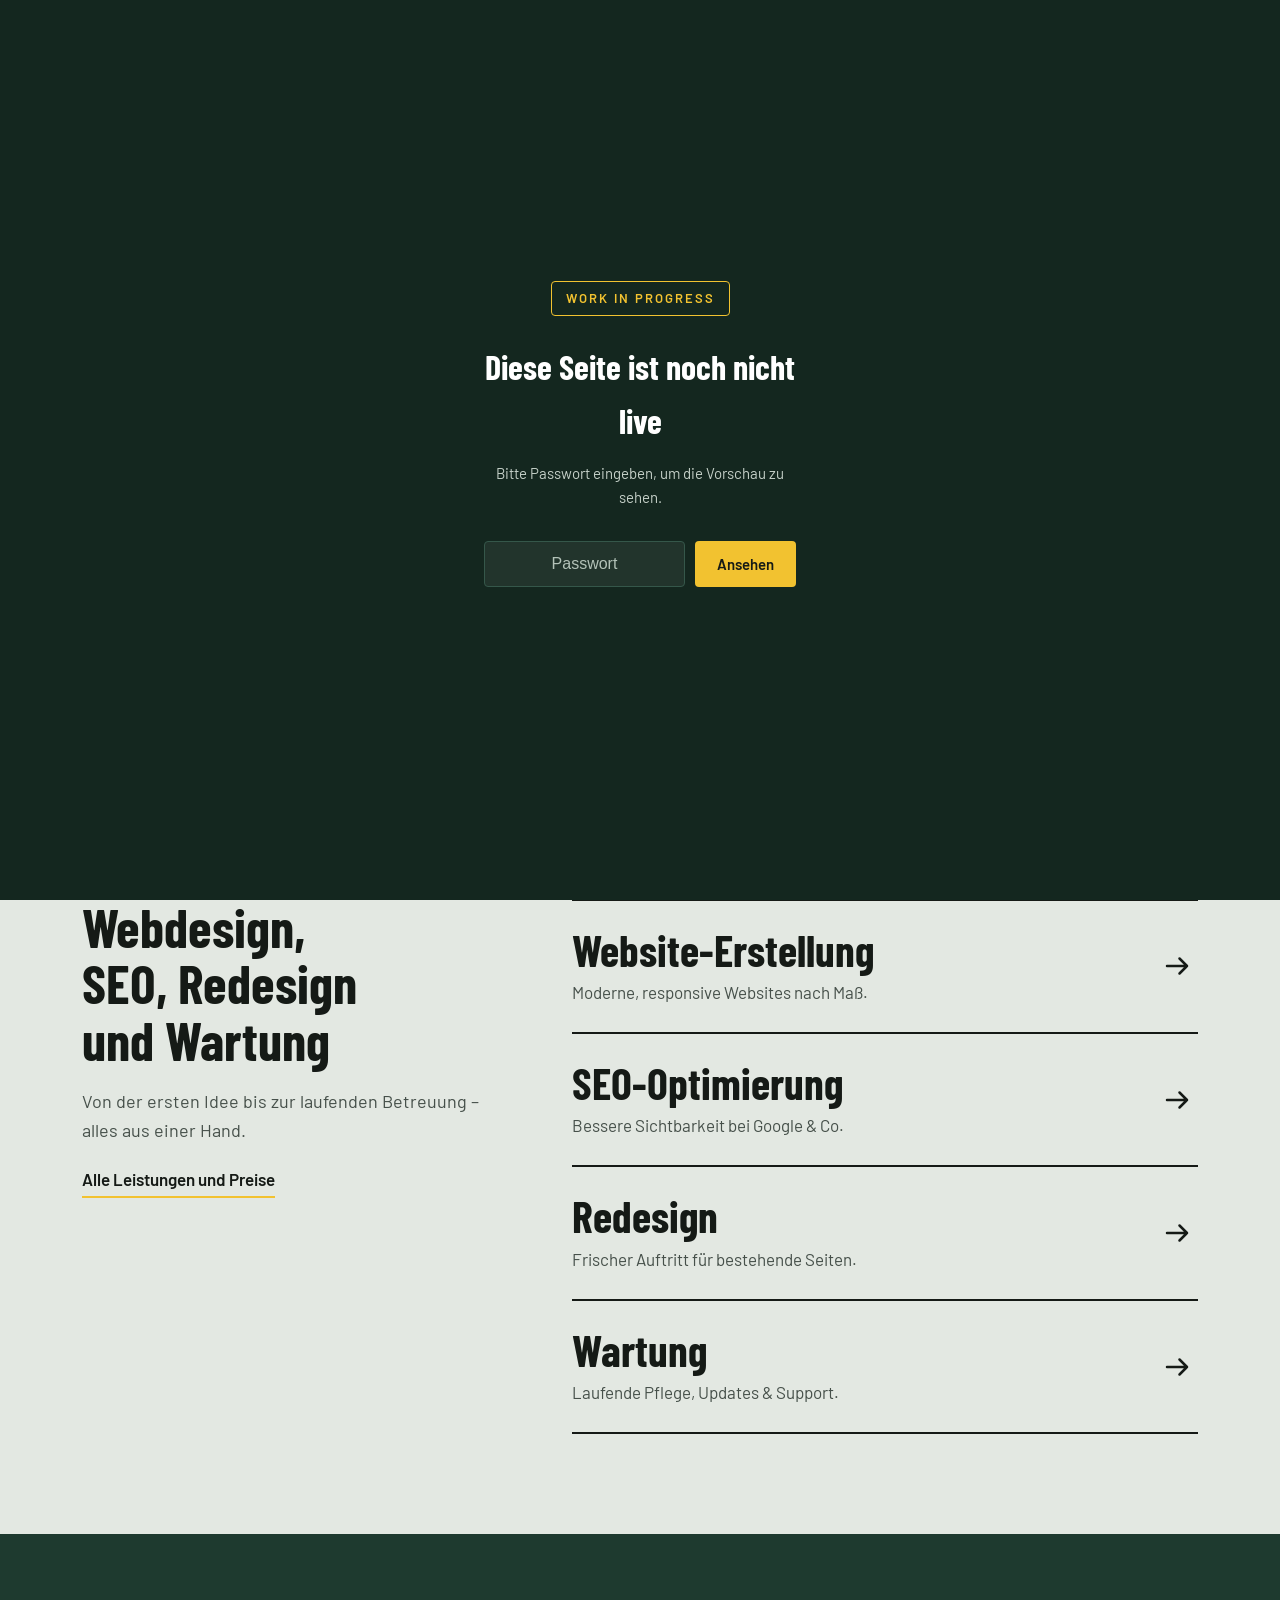
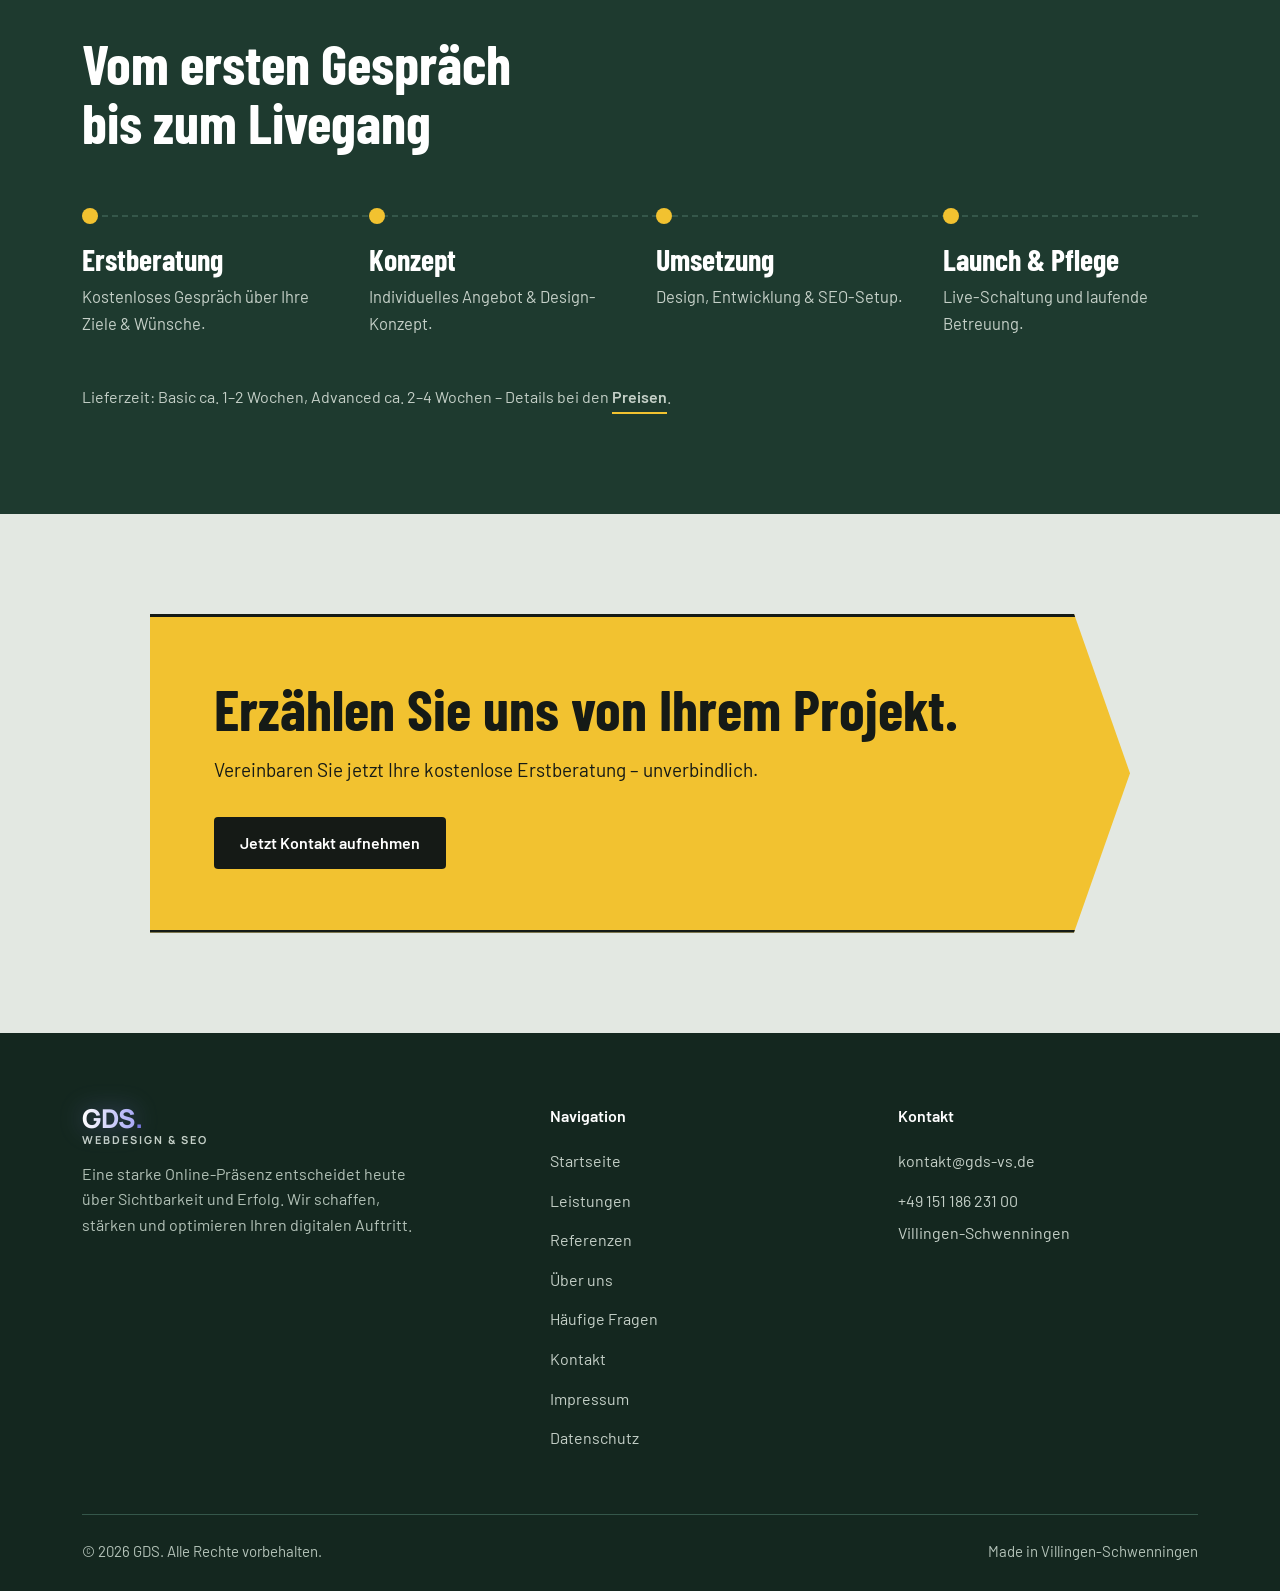
==== commit 38a2512a: "Redesign as Wegweiser: fir green and signal yellow, signpost hero, editorial service list, no eyebro" ====
--- a/index.html
+++ b/index.html
@@ -2,6 +2,7 @@
 <html lang="de">
 <head>
 <meta charset="UTF-8">
+<script>document.documentElement.classList.add("js")</script>
 <meta name="viewport" content="width=device-width, initial-scale=1.0">
 <meta name="robots" content="noindex, nofollow">
 <link rel="icon" type="image/svg+xml" href="favicon.svg?v=2">
@@ -17,7 +18,7 @@
 <meta name="twitter:card" content="summary">
 <meta name="twitter:title" content="GDS – Webdesign &amp; SEO aus Villingen-Schwenningen">
 <meta name="twitter:description" content="GDS erstellt und optimiert professionelle Websites für Unternehmen in Villingen-Schwenningen und der Region – Webdesign, SEO, Redesign &amp; Wartung, persönlich vor Ort.">
-<link rel="stylesheet" href="css/style.css?v=11">
+<link rel="stylesheet" href="css/style.css?v=17">
 <script type="application/ld+json">
 {
   "@context": "https://schema.org",
@@ -75,7 +76,7 @@
     </nav>
     <div class="header-right">
       <a href="kontakt.html" class="btn-cta">Erstberatung</a>
-      <button class="burger" id="burger"><span></span><span></span><span></span></button>
+      <button class="burger" id="burger" aria-label="Menü öffnen" aria-controls="mainNav" aria-expanded="false"><span></span><span></span><span></span></button>
     </div>
   </div>
 </header>
@@ -83,44 +84,39 @@
 
 <!-- ============ HERO ============ -->
 <section class="hero">
-  <div class="container hero-inner">
-    <div class="eyebrow"><span class="dot"></span>
-      Webdesign &amp; SEO aus Villingen-Schwenningen
-    </div>
-    <h1>
-      <span class="sr-only">Websites, die gefunden werden, überzeugen und Wachstum bringen.</span>
-      <span aria-hidden="true">Websites, die
-        <span class="hero-phrase">
-          <span class="hero-phrase-item is-active">gefunden werden.</span>
-          <span class="hero-phrase-item">überzeugen.</span>
-          <span class="hero-phrase-item">Wachstum bringen.</span>
+  <div class="container hero-grid">
+    <div class="hero-inner">
+      <h1>
+        <span class="sr-only">Websites, die gefunden werden, überzeugen und Wachstum bringen.</span>
+        <span aria-hidden="true">Websites, die
+          <span class="hero-phrase">
+            <span class="hero-phrase-item is-active">gefunden werden.</span>
+            <span class="hero-phrase-item">überzeugen.</span>
+            <span class="hero-phrase-item">Wachstum bringen.</span>
+          </span>
         </span>
-      </span>
-    </h1>
-    <p class="lead">
-      GDS ist Ihr lokales Unternehmen aus Villingen-Schwenningen für professionelle Websites – persönlich vor Ort, statt anonymer Groß-Agentur. Klar im Design, stark im Ranking.
-    </p>
-    <div class="hero-actions">
-      <a href="kontakt.html" class="btn-cta">Kostenlose Erstberatung sichern</a>
-      <a href="leistungen.html" class="btn-outline">Leistungen ansehen</a>
-    </div>
-    <div class="hero-stats">
-      <div class="stat"><b>Kostenlos</b>Erstberatung</div>
-      <div class="stat"><b>1 Werktag</b>Meist unsere Antwort</div>
-      <div class="stat"><b>1</b>Fester Ansprechpartner</div>
-      <div class="stat"><b>Vor Ort</b>in der Region</div>
-    </div>
-  </div>
-  <!-- PLATZHALTER: Foto von Mikail Gürkan folgt (siehe .hero-person) -->
-  <aside class="hero-person" aria-label="Ihr Ansprechpartner">
-    <div class="hero-person-photo">
-      <svg viewBox="0 0 120 120" fill="none" aria-hidden="true"><circle cx="60" cy="46" r="20" stroke="currentColor" stroke-width="2"/><path d="M20 108c2-24 20-38 40-38s38 14 40 38" stroke="currentColor" stroke-width="2" stroke-linecap="round"/></svg>
-      <span>Foto folgt</span>
-    </div>
-    <div class="hero-person-name">Mikail Gürkan</div>
-    <div class="hero-person-role">Ihr fester Ansprechpartner bei GDS</div>
-  </aside>
-</section>
+      </h1>
+      <p class="lead">
+        GDS ist Ihr lokales Unternehmen aus Villingen-Schwenningen für professionelle Websites – persönlich vor Ort, statt anonymer Groß-Agentur. Klar im Design, stark im Ranking.
+      </p>
+      <div class="hero-actions">
+        <a href="kontakt.html" class="btn-cta">Kostenlose Erstberatung sichern</a>
+        <a href="leistungen.html" class="btn-outline">Leistungen ansehen</a>
+      </div>
+      <p class="hero-contact">
+        Mikail Gürkan antwortet persönlich – meist innerhalb eines Werktags.<br>
+        <a href="tel:+4915118623100">+49 151 186 231 00</a> · <a href="mailto:kontakt@gds-vs.de">kontakt@gds-vs.de</a>
+      </p>
+    </div>
+    <div class="hero-post" role="list" aria-label="Das erwartet Sie bei GDS">
+      <div class="post-arm post-arm--r" role="listitem"><b>Persönlich</b><span>Fester Ansprechpartner</span></div>
+      <div class="post-arm post-arm--l" role="listitem"><b>Vor Ort</b><span>in Villingen-Schwenningen und Region</span></div>
+      <div class="post-arm post-arm--r" role="listitem"><b>Kostenlos</b><span>Erstberatung</span></div>
+      <div class="post-arm post-arm--l" role="listitem"><b>1 Werktag</b><span>bis zur Antwort</span></div>
+    </div>
+  </div>
+</section>
+
 
 <!-- ============ SERVICE AREA STRIP ============ -->
 <section class="area-strip">
@@ -135,95 +131,53 @@
 
 <!-- ============ SERVICES TEASER ============ -->
 <section class="section-light">
-  <svg class="section-deco" viewBox="0 0 1200 700" preserveAspectRatio="xMidYMid slice" fill="none" aria-hidden="true">
-    <circle cx="1120" cy="90" r="130" stroke="rgba(25,25,112,0.07)" stroke-width="1.5"/>
-    <circle cx="80" cy="90" r="130" stroke="rgba(25,25,112,0.07)" stroke-width="1.5"/>
-    <circle cx="60" cy="620" r="100" stroke="#7a7ae0" stroke-opacity="0.15" stroke-width="1.6" stroke-dasharray="3 4"/>
-    <circle cx="1140" cy="620" r="100" stroke="#7a7ae0" stroke-opacity="0.15" stroke-width="1.6" stroke-dasharray="3 4"/>
-    <circle cx="1080" cy="600" r="6" fill="#7a7ae0" fill-opacity="0.22"/>
-    <circle cx="120" cy="600" r="6" fill="#7a7ae0" fill-opacity="0.22"/>
-    <circle cx="90" cy="80" r="5" fill="rgba(25,25,112,0.14)"/>
-    <circle cx="1110" cy="80" r="5" fill="rgba(25,25,112,0.14)"/>
-    <circle cx="1150" cy="380" r="45" stroke="rgba(25,25,112,0.06)" stroke-width="1.4"/>
-    <circle cx="50" cy="380" r="45" stroke="rgba(25,25,112,0.06)" stroke-width="1.4"/>
-  </svg>
-  <div class="container">
-    <div class="section-head center reveal">
-      <div class="kicker">Was wir tun</div>
+  <div class="container services-grid">
+    <div class="services-intro reveal">
       <h2>Webdesign, SEO, Redesign und Wartung</h2>
       <p>Von der ersten Idee bis zur laufenden Betreuung – alles aus einer Hand.</p>
-    </div>
-    <div class="grid-3 grid-4 reveal-group">
-      <div class="card">
-        <div class="icon-box"><svg viewBox="0 0 24 24" fill="none" stroke-width="1.8" stroke-linecap="round" stroke-linejoin="round"><rect x="3" y="4" width="18" height="13" rx="2"></rect><line x1="8" y1="21" x2="16" y2="21"></line><line x1="12" y1="17" x2="12" y2="21"></line></svg></div>
-        <h3>Website-Erstellung</h3>
-        <p>Moderne, responsive Websites nach Maß.</p>
-      </div>
-      <div class="card">
-        <div class="icon-box"><svg viewBox="0 0 24 24" fill="none" stroke-width="1.8" stroke-linecap="round" stroke-linejoin="round"><circle cx="11" cy="11" r="7"></circle><line x1="21" y1="21" x2="16.65" y2="16.65"></line></svg></div>
-        <h3>SEO-Optimierung</h3>
-        <p>Bessere Sichtbarkeit bei Google &amp; Co.</p>
-      </div>
-      <div class="card">
-        <div class="icon-box"><svg viewBox="0 0 24 24" fill="none" stroke-width="1.8" stroke-linecap="round" stroke-linejoin="round"><polyline points="23 4 23 10 17 10"></polyline><polyline points="1 20 1 14 7 14"></polyline><path d="M3.51 9a9 9 0 0 1 14.85-3.36L23 10M1 14l4.64 4.36A9 9 0 0 0 20.49 15"></path></svg></div>
-        <h3>Redesign</h3>
-        <p>Frischer Auftritt für bestehende Seiten.</p>
-      </div>
-      <div class="card">
-        <div class="icon-box"><svg viewBox="0 0 24 24" fill="none" stroke-width="1.8" stroke-linecap="round" stroke-linejoin="round"><circle cx="12" cy="12" r="3"></circle><path d="M19.4 15a1.65 1.65 0 0 0 .33 1.82l.06.06a2 2 0 1 1-2.83 2.83l-.06-.06a1.65 1.65 0 0 0-1.82-.33 1.65 1.65 0 0 0-1 1.51V21a2 2 0 0 1-4 0v-.09A1.65 1.65 0 0 0 9 19.4a1.65 1.65 0 0 0-1.82.33l-.06.06a2 2 0 1 1-2.83-2.83l.06-.06a1.65 1.65 0 0 0 .33-1.82 1.65 1.65 0 0 0-1.51-1H3a2 2 0 0 1 0-4h.09A1.65 1.65 0 0 0 4.6 9a1.65 1.65 0 0 0-.33-1.82l-.06-.06a2 2 0 1 1 2.83-2.83l.06.06a1.65 1.65 0 0 0 1.82.33H9a1.65 1.65 0 0 0 1-1.51V3a2 2 0 0 1 4 0v.09a1.65 1.65 0 0 0 1 1.51 1.65 1.65 0 0 0 1.82-.33l.06-.06a2 2 0 1 1 2.83 2.83l-.06.06a1.65 1.65 0 0 0-.33 1.82V9a1.65 1.65 0 0 0 1.51 1H21a2 2 0 0 1 0 4h-.09a1.65 1.65 0 0 0-1.51 1z"></path></svg></div>
-        <h3>Wartung</h3>
-        <p>Laufende Pflege, Updates &amp; Support.</p>
-      </div>
-    </div>
-  </div>
-</section>
+      <a href="leistungen.html" class="link-arrow">Alle Leistungen und Preise</a>
+    </div>
+    <ul class="service-list reveal-group">
+      <li><a href="leistungen.html"><span class="service-name">Website-Erstellung</span><span class="service-text">Moderne, responsive Websites nach Maß.</span></a></li>
+      <li><a href="leistungen.html"><span class="service-name">SEO-Optimierung</span><span class="service-text">Bessere Sichtbarkeit bei Google &amp; Co.</span></a></li>
+      <li><a href="leistungen.html"><span class="service-name">Redesign</span><span class="service-text">Frischer Auftritt für bestehende Seiten.</span></a></li>
+      <li><a href="leistungen.html"><span class="service-name">Wartung</span><span class="service-text">Laufende Pflege, Updates &amp; Support.</span></a></li>
+    </ul>
+  </div>
+</section>
+
 
 <!-- ============ PROCESS ============ -->
 <section class="section-dark">
   <div class="container">
-    <div class="section-head center reveal">
-      <div class="kicker">Ablauf</div>
+    <div class="section-head reveal">
       <h2>Vom ersten Gespräch bis zum Livegang</h2>
     </div>
-    <div class="steps reveal-group">
-      <div class="step">
-        <span class="num">01</span>
-        <h4>Erstberatung</h4>
+    <ol class="trail reveal-group">
+      <li>
+        <h3>Erstberatung</h3>
         <p>Kostenloses Gespräch über Ihre Ziele &amp; Wünsche.</p>
-      </div>
-      <div class="step">
-        <span class="num">02</span>
-        <h4>Konzept</h4>
+      </li>
+      <li>
+        <h3>Konzept</h3>
         <p>Individuelles Angebot &amp; Design-Konzept.</p>
-      </div>
-      <div class="step">
-        <span class="num">03</span>
-        <h4>Umsetzung</h4>
+      </li>
+      <li>
+        <h3>Umsetzung</h3>
         <p>Design, Entwicklung &amp; SEO-Setup.</p>
-      </div>
-      <div class="step">
-        <span class="num">04</span>
-        <h4>Launch &amp; Pflege</h4>
+      </li>
+      <li>
+        <h3>Launch &amp; Pflege</h3>
         <p>Live-Schaltung und laufende Betreuung.</p>
-      </div>
-    </div>
-  </div>
-</section>
+      </li>
+    </ol>
+    <p class="trail-note">Lieferzeit: Basic ca. 1–2 Wochen, Advanced ca. 2–4 Wochen – Details bei den <a href="leistungen.html" class="link-arrow" style="margin:0;">Preisen</a>.</p>
+  </div>
+</section>
+
 
 <!-- ============ CTA BANNER ============ -->
-<section class="section-light cta-section" style="padding-bottom:100px;">
-  <svg class="section-deco" viewBox="0 0 1200 700" preserveAspectRatio="xMidYMid slice" fill="none" aria-hidden="true">
-    <circle cx="1120" cy="90" r="130" stroke="rgba(25,25,112,0.07)" stroke-width="1.5"/>
-    <circle cx="80" cy="90" r="130" stroke="rgba(25,25,112,0.07)" stroke-width="1.5"/>
-    <circle cx="60" cy="620" r="100" stroke="#7a7ae0" stroke-opacity="0.15" stroke-width="1.6" stroke-dasharray="3 4"/>
-    <circle cx="1140" cy="620" r="100" stroke="#7a7ae0" stroke-opacity="0.15" stroke-width="1.6" stroke-dasharray="3 4"/>
-    <circle cx="1080" cy="600" r="6" fill="#7a7ae0" fill-opacity="0.22"/>
-    <circle cx="120" cy="600" r="6" fill="#7a7ae0" fill-opacity="0.22"/>
-    <circle cx="90" cy="80" r="5" fill="rgba(25,25,112,0.14)"/>
-    <circle cx="1110" cy="80" r="5" fill="rgba(25,25,112,0.14)"/>
-    <circle cx="1150" cy="380" r="45" stroke="rgba(25,25,112,0.06)" stroke-width="1.4"/>
-    <circle cx="50" cy="380" r="45" stroke="rgba(25,25,112,0.06)" stroke-width="1.4"/>
-  </svg>
+<section class="section-light">
   <div class="container">
     <div class="cta-banner reveal">
       <h2>Erzählen Sie uns von Ihrem Projekt.</h2>
@@ -244,7 +198,7 @@
         <p>Eine starke Online-Präsenz entscheidet heute über Sichtbarkeit und Erfolg. Wir schaffen, stärken und optimieren Ihren digitalen Auftritt.</p>
       </div>
       <div class="footer-col">
-        <h4>Navigation</h4>
+        <p class="footer-title">Navigation</p>
         <ul>
           <li><a href="index.html">Startseite</a></li>
           <li><a href="leistungen.html">Leistungen</a></li>
@@ -257,10 +211,10 @@
         </ul>
       </div>
       <div class="footer-col">
-        <h4>Kontakt</h4>
+        <p class="footer-title">Kontakt</p>
         <ul>
-          <li>kontakt@gds-vs.de</li>
-          <li>+49 151 186 231 00</li>
+          <li><a href="mailto:kontakt@gds-vs.de">kontakt@gds-vs.de</a></li>
+          <li><a href="tel:+4915118623100">+49 151 186 231 00</a></li>
           <li>Villingen-Schwenningen</li>
         </ul>
       </div>
@@ -272,6 +226,6 @@
   </div>
 </footer>
 
-<script src="js/script.js?v=6"></script>
+<script src="js/script.js?v=7"></script>
 </body>
 </html>
--- a/css/style.css
+++ b/css/style.css
@@ -1,83 +1,55 @@
 /* ===================================================
    GDS – Stylesheet
-   Schwarz / Weiß / Navy – minimalistisch & professionell
+   Wegweiser: Tannengrün, Wegweiser-Gelb, Kalkstein
 =================================================== */
 
 /* ---------- Lokal gehostete Schriften (SIL Open Font License) ---------- */
-@font-face {
-  font-family: 'Inter'; font-style: normal; font-weight: 400 800; font-display: swap;
-  src: url('../fonts/inter-latin-ext.woff2') format('woff2');
-  unicode-range: U+0100-02BA, U+02BD-02C5, U+02C7-02CC, U+02CE-02D7, U+02DD-02FF, U+0304, U+0308, U+0329, U+1D00-1DBF, U+1E00-1E9F, U+1EF2-1EFF, U+2020, U+20A0-20AB, U+20AD-20C4, U+2113, U+2C60-2C7F, U+A720-A7FF;
-}
-@font-face {
-  font-family: 'Inter'; font-style: normal; font-weight: 400 800; font-display: swap;
-  src: url('../fonts/inter-latin.woff2') format('woff2');
-  unicode-range: U+0000-00FF, U+0131, U+0152-0153, U+02BB-02BC, U+02C6, U+02DA, U+02DC, U+0304, U+0308, U+0329, U+2000-206F, U+20AC, U+2122, U+2191, U+2193, U+2212, U+2215, U+FEFF, U+FFFD;
-}
-@font-face {
-  font-family: 'Manrope'; font-style: normal; font-weight: 700 800; font-display: swap;
-  src: url('../fonts/manrope-latin-ext.woff2') format('woff2');
-  unicode-range: U+0100-02BA, U+02BD-02C5, U+02C7-02CC, U+02CE-02D7, U+02DD-02FF, U+0304, U+0308, U+0329, U+1D00-1DBF, U+1E00-1E9F, U+1EF2-1EFF, U+2020, U+20A0-20AB, U+20AD-20C4, U+2113, U+2C60-2C7F, U+A720-A7FF;
-}
-@font-face {
-  font-family: 'Manrope'; font-style: normal; font-weight: 700 800; font-display: swap;
-  src: url('../fonts/manrope-latin.woff2') format('woff2');
-  unicode-range: U+0000-00FF, U+0131, U+0152-0153, U+02BB-02BC, U+02C6, U+02DA, U+02DC, U+0304, U+0308, U+0329, U+2000-206F, U+20AC, U+2122, U+2191, U+2193, U+2212, U+2215, U+FEFF, U+FFFD;
-}
-@font-face {
-  font-family: 'Space Grotesk'; font-style: normal; font-weight: 700; font-display: swap;
-  src: url('../fonts/spacegrotesk-latin-ext.woff2') format('woff2');
-  unicode-range: U+0100-02BA, U+02BD-02C5, U+02C7-02CC, U+02CE-02D7, U+02DD-02FF, U+0304, U+0308, U+0329, U+1D00-1DBF, U+1E00-1E9F, U+1EF2-1EFF, U+2020, U+20A0-20AB, U+20AD-20C4, U+2113, U+2C60-2C7F, U+A720-A7FF;
-}
-@font-face {
-  font-family: 'Space Grotesk'; font-style: normal; font-weight: 700; font-display: swap;
-  src: url('../fonts/spacegrotesk-latin.woff2') format('woff2');
-  unicode-range: U+0000-00FF, U+0131, U+0152-0153, U+02BB-02BC, U+02C6, U+02DA, U+02DC, U+0304, U+0308, U+0329, U+2000-206F, U+20AC, U+2122, U+2191, U+2193, U+2212, U+2215, U+FEFF, U+FFFD;
-}
+@font-face { font-family: 'Barlow'; font-style: normal; font-weight: 400; font-display: swap; src: url('../fonts/barlow-400-latin-ext.woff2') format('woff2'); unicode-range: U+0100-02BA, U+02BD-02C5, U+02C7-02CC, U+02CE-02D7, U+02DD-02FF, U+0304, U+0308, U+0329, U+1D00-1DBF, U+1E00-1E9F, U+1EF2-1EFF, U+2020, U+20A0-20AB, U+20AD-20C4, U+2113, U+2C60-2C7F, U+A720-A7FF; }
+@font-face { font-family: 'Barlow'; font-style: normal; font-weight: 400; font-display: swap; src: url('../fonts/barlow-400-latin.woff2') format('woff2'); unicode-range: U+0000-00FF, U+0131, U+0152-0153, U+02BB-02BC, U+02C6, U+02DA, U+02DC, U+0304, U+0308, U+0329, U+2000-206F, U+20AC, U+2122, U+2191, U+2193, U+2212, U+2215, U+FEFF, U+FFFD; }
+@font-face { font-family: 'Barlow'; font-style: normal; font-weight: 500; font-display: swap; src: url('../fonts/barlow-500-latin-ext.woff2') format('woff2'); unicode-range: U+0100-02BA, U+02BD-02C5, U+02C7-02CC, U+02CE-02D7, U+02DD-02FF, U+0304, U+0308, U+0329, U+1D00-1DBF, U+1E00-1E9F, U+1EF2-1EFF, U+2020, U+20A0-20AB, U+20AD-20C4, U+2113, U+2C60-2C7F, U+A720-A7FF; }
+@font-face { font-family: 'Barlow'; font-style: normal; font-weight: 500; font-display: swap; src: url('../fonts/barlow-500-latin.woff2') format('woff2'); unicode-range: U+0000-00FF, U+0131, U+0152-0153, U+02BB-02BC, U+02C6, U+02DA, U+02DC, U+0304, U+0308, U+0329, U+2000-206F, U+20AC, U+2122, U+2191, U+2193, U+2212, U+2215, U+FEFF, U+FFFD; }
+@font-face { font-family: 'Barlow'; font-style: normal; font-weight: 600; font-display: swap; src: url('../fonts/barlow-600-latin-ext.woff2') format('woff2'); unicode-range: U+0100-02BA, U+02BD-02C5, U+02C7-02CC, U+02CE-02D7, U+02DD-02FF, U+0304, U+0308, U+0329, U+1D00-1DBF, U+1E00-1E9F, U+1EF2-1EFF, U+2020, U+20A0-20AB, U+20AD-20C4, U+2113, U+2C60-2C7F, U+A720-A7FF; }
+@font-face { font-family: 'Barlow'; font-style: normal; font-weight: 600; font-display: swap; src: url('../fonts/barlow-600-latin.woff2') format('woff2'); unicode-range: U+0000-00FF, U+0131, U+0152-0153, U+02BB-02BC, U+02C6, U+02DA, U+02DC, U+0304, U+0308, U+0329, U+2000-206F, U+20AC, U+2122, U+2191, U+2193, U+2212, U+2215, U+FEFF, U+FFFD; }
+@font-face { font-family: 'Barlow Condensed'; font-style: normal; font-weight: 600; font-display: swap; src: url('../fonts/barlow-condensed-600-latin-ext.woff2') format('woff2'); unicode-range: U+0100-02BA, U+02BD-02C5, U+02C7-02CC, U+02CE-02D7, U+02DD-02FF, U+0304, U+0308, U+0329, U+1D00-1DBF, U+1E00-1E9F, U+1EF2-1EFF, U+2020, U+20A0-20AB, U+20AD-20C4, U+2113, U+2C60-2C7F, U+A720-A7FF; }
+@font-face { font-family: 'Barlow Condensed'; font-style: normal; font-weight: 600; font-display: swap; src: url('../fonts/barlow-condensed-600-latin.woff2') format('woff2'); unicode-range: U+0000-00FF, U+0131, U+0152-0153, U+02BB-02BC, U+02C6, U+02DA, U+02DC, U+0304, U+0308, U+0329, U+2000-206F, U+20AC, U+2122, U+2191, U+2193, U+2212, U+2215, U+FEFF, U+FFFD; }
+@font-face { font-family: 'Barlow Condensed'; font-style: normal; font-weight: 700; font-display: swap; src: url('../fonts/barlow-condensed-700-latin-ext.woff2') format('woff2'); unicode-range: U+0100-02BA, U+02BD-02C5, U+02C7-02CC, U+02CE-02D7, U+02DD-02FF, U+0304, U+0308, U+0329, U+1D00-1DBF, U+1E00-1E9F, U+1EF2-1EFF, U+2020, U+20A0-20AB, U+20AD-20C4, U+2113, U+2C60-2C7F, U+A720-A7FF; }
+@font-face { font-family: 'Barlow Condensed'; font-style: normal; font-weight: 700; font-display: swap; src: url('../fonts/barlow-condensed-700-latin.woff2') format('woff2'); unicode-range: U+0000-00FF, U+0131, U+0152-0153, U+02BB-02BC, U+02C6, U+02DA, U+02DC, U+0304, U+0308, U+0329, U+2000-206F, U+20AC, U+2122, U+2191, U+2193, U+2212, U+2215, U+FEFF, U+FFFD; }
+/* Logo-Schrift (Wortmarke bleibt unverändert) */
+@font-face { font-family: 'Manrope'; font-style: normal; font-weight: 700 800; font-display: swap; src: url('../fonts/manrope-latin-ext.woff2') format('woff2'); unicode-range: U+0100-02BA, U+02BD-02C5, U+02C7-02CC, U+02CE-02D7, U+02DD-02FF, U+0304, U+0308, U+0329, U+1D00-1DBF, U+1E00-1E9F, U+1EF2-1EFF, U+2020, U+20A0-20AB, U+20AD-20C4, U+2113, U+2C60-2C7F, U+A720-A7FF; }
+@font-face { font-family: 'Manrope'; font-style: normal; font-weight: 700 800; font-display: swap; src: url('../fonts/manrope-latin.woff2') format('woff2'); unicode-range: U+0000-00FF, U+0131, U+0152-0153, U+02BB-02BC, U+02C6, U+02DA, U+02DC, U+0304, U+0308, U+0329, U+2000-206F, U+20AC, U+2122, U+2191, U+2193, U+2212, U+2215, U+FEFF, U+FFFD; }
 
 :root {
-  --black: #0a0a0b;
-  --black-soft: #141416;
-  --charcoal: #1c1c1f;
+  --ink: #151a16;
+  --fir: #1e3a2f;          /* Tannengrün */
+  --fir-deep: #14271f;
+  --fir-line: #35574a;
+  --signal: #f2c230;       /* Wegweiser-Gelb */
+  --signal-soft: #f6d462;
+  --stone: #e3e8e2;        /* Kalkstein, kühl */
+  --paper: #f3f6f2;
   --white: #ffffff;
-  --off-white: #f6f6f7;
-  --gray-100: #eceef0;
-  --gray-300: #c7c9cd;
-  --gray-400: #bcbfc5;
-  --gray-500: #8a8d93;
-  --gray-700: #4a4c50;
-  --navy: #191970;
-  --navy-soft: #100f42;
-  --navy-light: #7a7ae0;
-  --navy-grad: linear-gradient(135deg, #7a7ae0 0%, #4b4bb8 28%, #191970 55%, #4b4bb8 78%, #7a7ae0 100%);
-  --navy-surface:
-    radial-gradient(ellipse 700px 500px at 18% 88%, rgba(122,122,224,0.32) 0%, transparent 55%),
-    radial-gradient(ellipse 600px 500px at 90% 8%, rgba(80,80,190,0.18) 0%, transparent 50%),
-    repeating-linear-gradient(125deg, rgba(255,255,255,0.028) 0px, rgba(255,255,255,0.028) 1px, transparent 1px, transparent 4px),
-    linear-gradient(125deg, #3535bd 0%, #191970 38%, #0a0a30 78%, #14146b 100%);
-  --navy-surface-soft:
-    radial-gradient(ellipse 600px 400px at 15% 15%, rgba(122,122,224,0.14) 0%, transparent 50%),
-    repeating-linear-gradient(125deg, rgba(255,255,255,0.022) 0px, rgba(255,255,255,0.022) 1px, transparent 1px, transparent 4px),
-    linear-gradient(125deg, #1c1c7d 0%, #100f42 45%, #060615 100%);
-  --light-surface:
-    radial-gradient(ellipse 500px 400px at 88% 6%, rgba(122,122,224,0.07) 0%, transparent 50%),
-    linear-gradient(160deg, #ffffff 0%, #f6f6f7 55%, #edf0f6 100%);
-  --radius: 14px;
-  --radius-sm: 8px;
-  --shadow-soft: 0 10px 40px rgba(0, 0, 0, 0.08);
-  --shadow-hard: 0 20px 60px rgba(0, 0, 0, 0.35);
+  --gray-100: #d2d9d0;
+  --gray-300: #c5d0c8;     /* Text auf Grün, vom Grün getönt */
+  --gray-400: #b3c2b8;
+  --gray-700: #46504a;     /* Text auf Hell */
+  --wood: #5b4330;
+  --radius: 6px;
+  --radius-sm: 4px;
   --maxw: 1180px;
-  --font: 'Inter', -apple-system, BlinkMacSystemFont, 'Segoe UI', Roboto, sans-serif;
+  --font: 'Barlow', 'Segoe UI', Arial, sans-serif;
+  --font-display: 'Barlow Condensed', 'Barlow', 'Arial Narrow', sans-serif;
 }
 
 * { box-sizing: border-box; margin: 0; padding: 0; }
 
-html { scroll-behavior: smooth; }
+html { scroll-behavior: smooth; scrollbar-color: var(--fir) var(--stone); }
+::selection { background: var(--signal); color: var(--ink); }
 
 body {
   font-family: var(--font);
-  color: var(--black);
-  background: var(--white);
+  font-size: 17px;
+  color: var(--ink);
+  background: var(--stone);
   line-height: 1.6;
   -webkit-font-smoothing: antialiased;
   overflow-x: hidden;
@@ -85,7 +57,7 @@
 
 img { max-width: 100%; display: block; }
 a { color: inherit; text-decoration: none; }
-ul { list-style: none; }
+ul, ol { list-style: none; }
 .sr-only {
   position: absolute;
   width: 1px; height: 1px;
@@ -96,6 +68,7 @@
   border: 0;
 }
 button { font-family: inherit; cursor: pointer; }
+h1, h2, h3 { font-family: var(--font-display); font-weight: 700; line-height: 1.05; letter-spacing: 0; text-wrap: balance; }
 
 .container {
   max-width: var(--maxw);
@@ -104,21 +77,33 @@
   position: relative;
   z-index: 1;
 }
-.section-deco {
+
+/* ---------- Fokus & Skip-Link ---------- */
+:focus-visible { outline: 3px solid var(--fir); outline-offset: 3px; }
+.hero :focus-visible, .section-dark :focus-visible, footer :focus-visible, #wipGate :focus-visible, .cta-banner :focus-visible { outline-color: var(--signal); }
+.cta-banner :focus-visible { outline-color: var(--ink); }
+.skip-link {
   position: absolute;
-  inset: 0;
-  width: 100%;
-  height: 100%;
-  z-index: 0;
-  pointer-events: none;
-}
-
-/* ---------- Work-in-progress password gate ---------- */
+  left: 16px;
+  top: -60px;
+  z-index: 3000;
+  background: var(--fir);
+  color: var(--white);
+  padding: 12px 20px;
+  border-radius: var(--radius-sm);
+  font-size: 15px;
+  font-weight: 600;
+  transition: top 0.2s ease;
+}
+.skip-link:focus { top: 12px; }
+main:focus { outline: none; }
+
+/* ---------- Passwort-Vorschau ---------- */
 #wipGate {
   position: fixed;
   inset: 0;
   z-index: 2000;
-  background: var(--navy-surface-soft);
+  background: var(--fir-deep);
   display: flex;
   align-items: center;
   justify-content: center;
@@ -128,84 +113,65 @@
 .wip-inner { text-align: center; padding: 24px; max-width: 360px; }
 .wip-badge {
   display: inline-block;
-  font-size: 12px;
-  font-weight: 700;
+  font-size: 13px;
+  font-weight: 600;
   letter-spacing: 2px;
   text-transform: uppercase;
-  color: var(--navy-light);
-  border: 1px solid var(--navy-light);
-  border-radius: 30px;
-  padding: 6px 16px;
+  color: var(--signal);
+  border: 1px solid var(--signal);
+  border-radius: var(--radius-sm);
+  padding: 6px 14px;
   margin-bottom: 24px;
 }
-.wip-title { font-size: 26px; font-weight: 700; color: var(--white); margin-bottom: 12px; }
-.wip-sub { color: var(--gray-300); font-size: 14.5px; margin-bottom: 32px; line-height: 1.6; }
+.wip-title { font-family: var(--font-display); font-size: 34px; font-weight: 700; color: var(--white); margin-bottom: 12px; }
+.wip-sub { color: var(--gray-300); font-size: 15px; margin-bottom: 32px; line-height: 1.6; }
 .wip-form { display: flex; gap: 10px; }
 .wip-form input {
   flex: 1;
   min-width: 0;
   padding: 13px 16px;
   border-radius: var(--radius-sm);
-  border: 1px solid var(--gray-700);
-  background: rgba(255,255,255,0.05);
+  border: 1px solid var(--fir-line);
+  background: rgba(255,255,255,0.06);
   color: var(--white);
   font-size: 16px;
   text-align: center;
   letter-spacing: 2px;
 }
-.wip-form input::placeholder { color: var(--gray-500); letter-spacing: normal; }
-.wip-form input:focus { outline: none; border-color: var(--navy-light); }
+.wip-form input::placeholder { color: var(--gray-400); letter-spacing: normal; }
 .wip-form button {
-  background: var(--navy-light);
-  color: var(--white);
+  background: var(--signal);
+  color: var(--ink);
   border: none;
   padding: 13px 22px;
   border-radius: var(--radius-sm);
   font-weight: 600;
-  font-size: 14px;
+  font-size: 15px;
   white-space: nowrap;
-  transition: transform 0.2s ease;
-}
-.wip-form button:hover { transform: translateY(-2px); }
-.wip-error {
-  color: #ff8a8a;
-  font-size: 13.5px;
-  margin-top: 14px;
-  min-height: 18px;
-}
+}
+.wip-error { color: #ffb4a6; font-size: 14px; margin-top: 14px; min-height: 18px; }
 
 /* ---------- Header ---------- */
 header.site-header {
   position: sticky;
   top: 0;
   z-index: 500;
-  overflow: hidden;
-  background: var(--light-surface);
-  border-bottom: 1px solid rgba(0, 0, 0, 0.08);
-  transition: box-shadow 0.3s ease, background-color 0.25s ease;
-}
-header.site-header.scrolled {
-  box-shadow: 0 6px 24px rgba(0, 0, 0, 0.08);
-}
-header.site-header * { transition: color 0.25s ease, background-color 0.25s ease, border-color 0.25s ease; }
+  background: var(--paper);
+  border-bottom: 1px solid var(--gray-100);
+  transition: box-shadow 0.3s ease;
+}
+header.site-header.scrolled { box-shadow: 0 6px 20px rgba(20, 39, 31, 0.1); }
 .nav-wrap {
-  position: relative;
-  z-index: 1;
   display: flex;
   align-items: center;
   justify-content: space-between;
   height: 78px;
 }
-.logo {
-  display: flex;
-  flex-direction: column;
-  align-items: flex-start;
-  gap: 3px;
-  line-height: 1;
-}
+
+/* Logo / Wortmarke – unverändert */
+.logo { display: flex; flex-direction: column; align-items: flex-start; gap: 3px; line-height: 1; }
 .logo-mark { display: flex; align-items: baseline; }
-.logo-script,
-.logo-dot {
+.logo-script, .logo-dot {
   font-family: 'Manrope', var(--font);
   font-weight: 800;
   line-height: 1;
@@ -223,879 +189,368 @@
   animation: gdsShimmer 9s ease-in-out infinite;
   filter: drop-shadow(0 0 12px rgba(122, 122, 224, 0.45));
 }
-.logo-dot { color: var(--navy-light); }
+.logo-dot { color: #7a7ae0; }
 .logo-sub {
   font-family: 'Manrope', var(--font);
   font-weight: 500;
-  font-size: 10px;
+  font-size: 11px;
   letter-spacing: 2px;
   text-transform: uppercase;
   color: var(--gray-300);
 }
-header.site-header.on-light .logo-script {
+header.site-header .logo-script {
   background-image: linear-gradient(90deg, #191970 0%, #7a7ae0 35%, #191970 70%, #7a7ae0 100%);
   filter: none;
 }
-header.site-header.on-light .logo-sub { color: var(--gray-700); }
-@media (max-width: 480px) {
-  .site-header .logo-sub { display: none; }
-}
-@keyframes gdsShimmer {
-  0%, 100% { background-position: 0% 50%; }
-  50% { background-position: 100% 50%; }
-}
-@media (prefers-reduced-motion: reduce) {
-  .logo-script, .kicker { animation: none; }
-}
-
-nav.main-nav ul {
-  display: flex;
-  gap: 40px;
-  align-items: center;
-}
+header.site-header .logo-sub { color: var(--gray-700); }
+@media (max-width: 480px) { .site-header .logo-sub { display: none; } }
+@keyframes gdsShimmer { 0%, 100% { background-position: 0% 50%; } 50% { background-position: 100% 50%; } }
+@media (prefers-reduced-motion: reduce) { .logo-script { animation: none; } }
+
+nav.main-nav ul { display: flex; gap: 36px; align-items: center; }
 nav.main-nav a {
-  color: var(--gray-300);
-  font-size: 14.5px;
+  color: var(--gray-700);
+  font-size: 16px;
   font-weight: 500;
-  letter-spacing: 0.3px;
-  transition: color 0.2s ease;
   position: relative;
   padding: 6px 0;
-}
-nav.main-nav a:hover, nav.main-nav a.active { color: var(--white); }
+  transition: color 0.2s ease;
+}
+nav.main-nav a:hover, nav.main-nav a.active { color: var(--ink); }
 nav.main-nav a.active::after {
   content: '';
   position: absolute;
   left: 0; right: 0; bottom: -2px;
-  height: 2px;
-  background: var(--white);
-}
-header.site-header.on-light nav.main-nav a { color: var(--gray-700); }
-header.site-header.on-light nav.main-nav a:hover,
-header.site-header.on-light nav.main-nav a.active { color: var(--navy); }
-header.site-header.on-light nav.main-nav a.active::after { background: var(--navy); }
-
+  height: 3px;
+  background: var(--signal);
+}
 .header-right { display: flex; align-items: center; gap: 22px; }
 
+/* ---------- Buttons ---------- */
 .btn-cta {
-  background: var(--navy-light);
-  color: var(--white);
-  padding: 11px 24px;
+  background: var(--signal);
+  color: var(--ink);
+  padding: 13px 26px;
   border-radius: var(--radius-sm);
-  font-size: 14px;
+  font-size: 16px;
   font-weight: 600;
   white-space: nowrap;
   border: none;
-  transition: transform 0.2s ease, box-shadow 0.2s ease;
   display: inline-block;
-}
-.btn-cta:hover { transform: translateY(-2px); box-shadow: 0 10px 30px rgba(255,255,255,0.15); }
-
+  min-height: 44px;
+  transition: background-color 0.2s ease, transform 0.2s ease;
+}
+.btn-cta:hover { background: var(--signal-soft); transform: translateY(-1px); }
 .btn-outline {
-  border: 1px solid var(--gray-700);
+  border: 1.5px solid rgba(255,255,255,0.55);
   color: var(--white);
-  padding: 10px 23px;
+  padding: 11.5px 25px;
   border-radius: var(--radius-sm);
-  font-size: 14px;
+  font-size: 16px;
   font-weight: 500;
-  transition: all 0.2s ease;
   display: inline-block;
-}
-.btn-outline:hover { border-color: var(--white); background: rgba(255,255,255,0.06); }
+  min-height: 44px;
+  transition: border-color 0.2s ease, background-color 0.2s ease;
+}
+.btn-outline:hover { border-color: var(--white); background: rgba(255,255,255,0.08); }
 
 .burger {
   display: none;
-  width: 30px; height: 22px;
+  width: 44px; height: 44px;
   position: relative;
   background: none;
   border: none;
 }
-.burger span {
-  position: absolute; left: 0; right: 0; height: 2px;
-  background: var(--white); transition: all 0.25s ease;
-}
-header.site-header.on-light .burger span { background: var(--navy); }
-.burger span:nth-child(1) { top: 0; }
-.burger span:nth-child(2) { top: 10px; }
-.burger span:nth-child(3) { top: 20px; }
-.burger.open span:nth-child(1) { transform: translateY(10px) rotate(45deg); }
+.burger span { position: absolute; left: 7px; right: 7px; height: 2px; background: var(--ink); transition: transform 0.25s ease, opacity 0.25s ease; }
+.burger span:nth-child(1) { top: 14px; }
+.burger span:nth-child(2) { top: 21px; }
+.burger span:nth-child(3) { top: 28px; }
+.burger.open span:nth-child(1) { transform: translateY(7px) rotate(45deg); }
 .burger.open span:nth-child(2) { opacity: 0; }
-.burger.open span:nth-child(3) { transform: translateY(-10px) rotate(-45deg); }
+.burger.open span:nth-child(3) { transform: translateY(-7px) rotate(-45deg); }
 
 /* ---------- Hero ---------- */
 .hero {
-  background: var(--navy-surface);
+  background: var(--fir);
   color: var(--white);
-  padding: 120px 0 100px;
+  padding: 104px 0 96px;
   position: relative;
   overflow: hidden;
 }
-.hero::before {
-  content: '';
-  position: absolute;
-  top: -20%; right: -10%;
-  width: 600px; height: 600px;
-  background: radial-gradient(circle, rgba(255,255,255,0.06) 0%, transparent 70%);
-  z-index: 0;
-}
-.hero-illustration {
-  position: absolute;
-  top: 50%;
-  right: -30px;
-  transform: translateY(-50%);
-  width: 520px;
-  height: 520px;
-  z-index: 1;
-  pointer-events: none;
-}
-.hero-illustration--sm {
-  width: 320px;
-  height: 320px;
-  right: -10px;
+.hero-grid {
+  display: grid;
+  grid-template-columns: minmax(0, 1.2fr) minmax(0, 0.8fr);
+  gap: 64px;
+  align-items: center;
 }
 .hero-inner { max-width: 720px; position: relative; z-index: 2; }
-.eyebrow {
-  display: inline-flex;
-  align-items: center;
-  gap: 8px;
-  color: var(--gray-300);
-  font-size: 13px;
-  letter-spacing: 1.5px;
+.hero h1 {
+  font-size: clamp(42px, 5vw, 72px);
+  line-height: 0.98;
   text-transform: uppercase;
-  border: 1px solid var(--gray-700);
-  padding: 6px 14px;
-  border-radius: 30px;
-  margin-bottom: 28px;
-}
-.eyebrow .dot { width: 6px; height: 6px; border-radius: 50%; background: var(--white); }
-.hero h1 {
-  font-size: clamp(36px, 5.5vw, 58px);
-  font-weight: 700;
-  line-height: 1.15;
-  margin-bottom: 24px;
-  letter-spacing: -1px;
-}
-.hero .grad-text {
-  color: var(--navy-light);
-}
-.hero-phrase {
-  display: inline-grid;
-}
+  margin-bottom: 32px;
+  letter-spacing: 0.005em;
+}
+.hero-page { padding: 72px 0 64px; }
+.hero-page h1 { font-size: clamp(36px, 4.6vw, 58px); margin-bottom: 20px;  display: inline-block; max-width: 100%; background: var(--signal); color: var(--ink); padding: 0.1em 0.7em 0.06em 0.3em; box-shadow: inset 0 3px 0 var(--ink), inset 0 -3px 0 var(--ink); clip-path: polygon(0 0, calc(100% - 0.4em) 0, 100% 50%, calc(100% - 0.4em) 100%, 0 100%); }
+.hero .grad-text { color: var(--signal); }
+.hero p.lead { font-size: 19px; color: var(--gray-300); margin-bottom: 36px; max-width: 540px; }
+.hero-page p.lead { margin-bottom: 0; }
+.hero-actions { display: flex; gap: 14px; flex-wrap: wrap; }
+.hero-contact { margin-top: 28px; font-size: 16px; color: var(--gray-300); }
+.hero-contact a { color: var(--white); text-decoration: underline; text-decoration-color: var(--signal); text-underline-offset: 4px; text-decoration-thickness: 2px; }
+.hero-contact a:hover { color: var(--signal); }
+
+/* Der rotierende Satz steht auf einem Wegweiser-Schild */
+.hero-phrase { display: inline-grid; justify-items: start; margin-top: 0.1em; }
 .hero-phrase-item {
+  justify-self: start;
+  background: var(--signal);
+  color: var(--ink);
+  padding: 0.14em 0.66em 0.1em 0.26em;
+  box-shadow: inset 0 3px 0 var(--ink), inset 0 -3px 0 var(--ink);
+  clip-path: polygon(0 0, calc(100% - 0.38em) 0, 100% 50%, calc(100% - 0.38em) 100%, 0 100%);
   grid-area: 1 / 1;
-  color: var(--navy-light);
   opacity: 0;
-  transform: translateY(8px);
-  filter: blur(2px);
-  transition: opacity 0.55s ease, transform 0.55s ease, filter 0.55s ease;
+  transform: translateY(6px);
+  transition: opacity 0.3s ease-in, transform 0.3s ease-in;
 }
 .hero-phrase-item.is-active {
   opacity: 1;
   transform: translateY(0);
-  filter: blur(0);
-}
-.hero-phrase-item.is-leaving {
-  opacity: 0;
-  transform: translateY(-8px);
-  filter: blur(2px);
-}
+  transition: opacity 0.45s ease-out 0.3s, transform 0.45s ease-out 0.3s;
+}
+.hero-phrase-item.is-leaving { opacity: 0; transform: translateY(-6px); }
+
+/* Wegweiser mit vier Schildern */
+.hero-post { position: relative; z-index: 2; padding: 8px 0; }
+.hero-post::before {
+  content: '';
+  position: absolute;
+  left: 50%;
+  top: -24px; bottom: -40px;
+  width: 16px;
+  margin-left: -8px;
+  background: var(--wood);
+  border-radius: 2px;
+}
+.post-arm {
+  position: relative;
+  display: block;
+  width: calc(50% + 40px);
+  padding: 11px 42px 11px 20px;
+  background: var(--signal);
+  color: var(--ink);
+  margin-bottom: 14px;
+  box-shadow: inset 0 2px 0 var(--ink), inset 0 -2px 0 var(--ink);
+  transition: opacity 0.5s ease-out, transform 0.5s cubic-bezier(0.22, 1, 0.36, 1);
+}
+.post-arm--r { margin-left: calc(50% - 40px); clip-path: polygon(0 0, calc(100% - 22px) 0, 100% 50%, calc(100% - 22px) 100%, 0 100%); }
+.post-arm--l {
+  padding: 11px 20px 11px 42px;
+  text-align: right;
+  clip-path: polygon(22px 0, 100% 0, 100% 100%, 22px 100%, 0 50%);
+}
+.js .post-arm { opacity: 0; transform: translateX(-14px); }
+.js .post-arm--l { transform: translateX(14px); }
+.js .hero-post.is-visible .post-arm { opacity: 1; transform: translateX(0); }
+.js .hero-post.is-visible .post-arm:nth-child(2) { transition-delay: 0.12s; }
+.js .hero-post.is-visible .post-arm:nth-child(3) { transition-delay: 0.24s; }
+.js .hero-post.is-visible .post-arm:nth-child(4) { transition-delay: 0.36s; }
+.post-arm b { display: block; font-family: var(--font-display); font-weight: 700; font-size: 28px; line-height: 1.05; text-transform: uppercase; letter-spacing: 0.01em; }
+.post-arm span { display: block; font-size: 15px; font-weight: 500; line-height: 1.3; }
 @media (prefers-reduced-motion: reduce) {
-  .hero-phrase-item { transition: none; filter: none; }
-}
-.hero p.lead {
-  font-size: 18px;
-  color: var(--gray-300);
-  margin-bottom: 40px;
-  max-width: 560px;
-}
-.hero-actions { display: flex; gap: 16px; flex-wrap: wrap; }
-
-.hero-stats {
-  display: flex;
-  gap: 22px 24px;
-  margin-top: 56px;
-  flex-wrap: wrap;
-}
-.hero-stats .stat {
-  opacity: 0;
-  transform: translateY(12px);
-  transition: opacity 0.5s ease-out, transform 0.5s ease-out;
-}
-.hero-stats.is-visible .stat { opacity: 1; transform: translateY(0); }
-.hero-stats.is-visible .stat:nth-child(2) { transition-delay: 90ms; }
-.hero-stats.is-visible .stat:nth-child(3) { transition-delay: 180ms; }
-.hero-stats.is-visible .stat:nth-child(4) { transition-delay: 270ms; }
-@media (prefers-reduced-motion: reduce) {
-  .hero-stats .stat { opacity: 1; transform: none; transition: none; }
-}
-.stat b { display: block; font-size: 26px; color: var(--white); min-width: 4ch; }
-.stat span { font-size: 13px; color: var(--gray-400); }
-
-/* ---------- Service area strip ---------- */
-.area-strip {
-  padding: 36px 0;
-  background: var(--light-surface);
-  border-bottom: 1px solid var(--gray-100);
-}
-.area-strip .container {
-  display: flex;
-  align-items: center;
-  justify-content: center;
-  gap: 14px;
-  flex-wrap: wrap;
-  text-align: center;
-}
-.area-label {
-  display: flex;
-  align-items: center;
-  gap: 8px;
-  color: var(--black);
-  font-size: 14px;
-  font-weight: 600;
-  white-space: nowrap;
-}
-.area-label svg { width: 16px; height: 16px; stroke: var(--navy); flex-shrink: 0; }
-.area-list { color: var(--gray-700); font-size: 14px; }
-
-/* ---------- Scroll reveal ---------- */
-.reveal {
-  opacity: 0;
-  transform: translateY(28px);
-  transition: opacity 0.7s cubic-bezier(0.16, 1, 0.3, 1), transform 0.7s cubic-bezier(0.16, 1, 0.3, 1);
-}
-.reveal.in-view { opacity: 1; transform: translateY(0); }
-
-.reveal-group > * {
-  opacity: 0;
-  transform: translateY(28px);
-  transition: opacity 0.7s cubic-bezier(0.16, 1, 0.3, 1), transform 0.7s cubic-bezier(0.16, 1, 0.3, 1);
-}
-.reveal-group.in-view > * { opacity: 1; transform: translateY(0); }
-.reveal-group.in-view > *:nth-child(1) { transition-delay: 0s; }
+  .js .post-arm, .js .post-arm--l { opacity: 1; transform: none; transition: none; }
+  .hero-phrase-item, .hero-phrase-item.is-active, .hero-phrase-item.is-leaving { transition: none; transform: none; }
+}
+
+/* ---------- Einsatzgebiet ---------- */
+.area-strip { padding: 28px 0; background: var(--paper); border-bottom: 1px solid var(--gray-100); }
+.area-strip .container { display: flex; align-items: center; justify-content: center; gap: 14px; flex-wrap: wrap; text-align: center; }
+.area-label { display: flex; align-items: center; gap: 8px; font-size: 16px; font-weight: 600; white-space: nowrap; }
+.area-label svg { width: 18px; height: 18px; stroke: var(--fir); flex-shrink: 0; }
+.area-list { color: var(--gray-700); font-size: 16px; }
+
+/* ---------- Scroll-Einblenden (nur mit JS) ---------- */
+.js .reveal { opacity: 0; transform: translateY(14px); transition: opacity 0.6s ease-out, transform 0.6s ease-out; }
+.js .reveal.in-view { opacity: 1; transform: translateY(0); }
+.js .reveal-group > * { opacity: 0; transform: translateY(14px); transition: opacity 0.6s ease-out, transform 0.6s ease-out; }
+.js .reveal-group.in-view > * { opacity: 1; transform: translateY(0); }
 .reveal-group.in-view > *:nth-child(2) { transition-delay: 0.08s; }
 .reveal-group.in-view > *:nth-child(3) { transition-delay: 0.16s; }
 .reveal-group.in-view > *:nth-child(4) { transition-delay: 0.24s; }
-
 @media (prefers-reduced-motion: reduce) {
-  .reveal, .reveal-group > * {
-    opacity: 1 !important;
-    transform: none !important;
-    transition: none !important;
-  }
-}
-
-/* ---------- Sections generic ---------- */
+  .js .reveal, .js .reveal-group > * { opacity: 1; transform: none; transition: none; }
+}
+
+/* ---------- Sektionen ---------- */
 section { padding: 100px 0; }
-.section-light { background: var(--light-surface); position: relative; overflow: hidden; }
-.section-dark { background: var(--navy-surface); color: var(--white); position: relative; overflow: hidden; }
-.section-dark > .container { position: relative; z-index: 1; }
-
-.section-head { max-width: 620px; margin-bottom: 60px; }
+.section-light { background: var(--stone); position: relative; }
+.section-dark { background: var(--fir); color: var(--white); position: relative; }
+.section-head { max-width: 640px; margin-bottom: 56px; }
 .section-head.center { margin-left: auto; margin-right: auto; text-align: center; }
-.kicker {
-  font-size: 16px;
-  letter-spacing: 1.8px;
-  text-transform: uppercase;
-  font-weight: 700;
-  margin-bottom: 14px;
-  display: inline-block;
-  background: linear-gradient(90deg, #191970 0%, #7a7ae0 35%, #191970 70%, #7a7ae0 100%);
-  background-size: 300% 100%;
-  -webkit-background-clip: text;
-  background-clip: text;
-  color: transparent;
-  -webkit-text-fill-color: transparent;
-  animation: gdsShimmer 9s ease-in-out infinite;
-}
-.section-dark .kicker {
-  background-image: linear-gradient(90deg, #ffffff 0%, #7a7ae0 35%, #ffffff 70%, #7a7ae0 100%);
-}
-.section-head h2 {
-  font-size: clamp(28px, 4vw, 38px);
-  font-weight: 700;
-  letter-spacing: -0.5px;
-  margin-bottom: 16px;
-}
-.section-head p { color: var(--gray-700); font-size: 16.5px; }
+.section-head h2, h2.big { font-size: clamp(36px, 4.6vw, 56px); margin-bottom: 18px; }
+.section-head p { color: var(--gray-700); font-size: 18px; max-width: 60ch; }
+.section-head.center p { margin-left: auto; margin-right: auto; }
 .section-dark .section-head p { color: var(--gray-300); }
+.link-arrow { display: inline-block; margin-top: 8px; font-weight: 600; border-bottom: 2px solid var(--signal); padding-bottom: 2px; transition: border-color 0.2s ease; }
+.link-arrow:hover { border-color: var(--fir); }
+
+/* ---------- Leistungsliste (Startseite) ---------- */
+.services-grid { display: grid; grid-template-columns: minmax(0, 0.8fr) minmax(0, 1.2fr); gap: 72px; align-items: start; }
+.services-intro { position: sticky; top: 120px; }
+.services-intro h2 { font-size: clamp(36px, 4.4vw, 54px); margin-bottom: 18px; }
+.services-intro p { color: var(--gray-700); font-size: 18px; margin-bottom: 14px; }
+.service-list li { border-top: 2px solid var(--ink); }
+.service-list li:last-child { border-bottom: 2px solid var(--ink); }
+.service-list a { display: block; padding: 26px 56px 26px 0; position: relative; transition: padding 0.25s ease; }
+.service-list a::after { content: ''; position: absolute; right: 6px; top: 50%; width: 30px; height: 30px; margin-top: -15px; background: url("data:image/svg+xml,%3Csvg xmlns='http://www.w3.org/2000/svg' viewBox='0 0 24 24' fill='none' stroke='%23151a16' stroke-width='2' stroke-linecap='round' stroke-linejoin='round'%3E%3Cpath d='M4 12h16M14 6l6 6-6 6'/%3E%3C/svg%3E") center / contain no-repeat; transition: transform 0.25s ease; }
+.service-list a:hover { padding-left: 14px; }
+.service-list a:hover::after { transform: translateX(6px); }
+.service-name { display: block; font-family: var(--font-display); font-weight: 700; font-size: clamp(30px, 3.6vw, 44px); line-height: 1.05; margin-bottom: 6px; }
+.service-text { display: block; color: var(--gray-700); font-size: 17px; }
+
+/* ---------- Weg zum Livegang (Startseite) ---------- */
+.trail { display: grid; grid-template-columns: repeat(4, minmax(0, 1fr)); gap: 32px; position: relative; padding-top: 36px; }
+.trail::before { content: ''; position: absolute; left: 0; right: 0; top: 7px; border-top: 2px dashed var(--fir-line); }
+.trail li { position: relative; }
+.trail li::before { content: ''; position: absolute; top: -36px; left: 0; width: 16px; height: 16px; border-radius: 50%; background: var(--signal); }
+.trail h3 { font-size: 30px; margin-bottom: 8px; }
+.trail p { color: var(--gray-300); font-size: 16.5px; }
+.trail-note { margin-top: 48px; color: var(--gray-300); font-size: 16px; }
 
 /* ---------- FAQ ---------- */
-.faq-section { position: relative; overflow: hidden; }
-.faq-section::before,
-.faq-section::after {
-  content: '';
-  position: absolute;
-  border-radius: 50%;
-  filter: blur(80px);
-  opacity: 0.22;
-  pointer-events: none;
-  z-index: 0;
-}
-.faq-section::before { width: 340px; height: 340px; background: var(--navy-light); top: -8%; right: 6%; animation: faqFloat1 14s ease-in-out infinite; }
-.faq-section::after { width: 260px; height: 260px; background: var(--navy-light); bottom: -10%; left: 6%; animation: faqFloat2 16s ease-in-out infinite; }
-@keyframes faqFloat1 {
-  0%, 100% { transform: translate(0, 0) scale(1); }
-  50% { transform: translate(-20px, 16px) scale(1.1); }
-}
-@keyframes faqFloat2 {
-  0%, 100% { transform: translate(0, 0) scale(1); }
-  50% { transform: translate(18px, -14px) scale(1.06); }
-}
-@media (prefers-reduced-motion: reduce) {
-  .faq-section::before, .faq-section::after { animation: none; }
-}
-
-.faq-intro { max-width: 560px; margin: 0 auto 44px; text-align: center; position: relative; z-index: 1; }
-.faq-panel {
-  max-width: 800px;
-  margin: 0 auto;
-  background: var(--white);
-  border: 1px solid var(--gray-100);
-  border-radius: var(--radius);
-  padding: 6px 40px;
-  box-shadow: var(--shadow-soft);
-  position: relative;
-  z-index: 1;
-}
-.faq-outro {
-  max-width: 460px;
-  margin: 36px auto 0;
-  display: flex;
-  flex-direction: column;
-  align-items: center;
-  text-align: center;
-  gap: 16px;
-  padding: 28px 32px;
-  background: var(--off-white);
-  border-radius: var(--radius);
-  position: relative;
-  z-index: 1;
-}
-.faq-outro p { font-size: 15px; color: var(--charcoal); font-weight: 600; }
-
+.faq-intro { max-width: 560px; margin: 0 auto 44px; text-align: center; }
+.faq-panel { max-width: 820px; margin: 0 auto; background: var(--paper); border: 1px solid var(--gray-100); border-radius: var(--radius); padding: 6px 40px; }
+.faq-outro { max-width: 480px; margin: 36px auto 0; display: flex; flex-direction: column; align-items: center; text-align: center; gap: 16px; padding: 28px 32px; background: var(--paper); border-radius: var(--radius); border: 1px solid var(--gray-100); }
+.faq-outro p { font-size: 17px; color: var(--ink); font-weight: 600; }
 .faq-list { display: flex; flex-direction: column; }
 .faq-item { border-bottom: 1px solid var(--gray-100); }
-.faq-item:first-child { border-top: none; }
 .faq-item:last-child { border-bottom: none; }
-.faq-q {
-  width: 100%;
-  display: flex;
-  align-items: baseline;
-  gap: 22px;
-  padding: 24px 0;
-  background: none;
-  border: none;
-  cursor: pointer;
-  text-align: left;
-}
-.faq-num {
-  font-family: 'Space Grotesk', var(--font);
-  font-size: 21px;
-  font-weight: 700;
-  letter-spacing: -0.5px;
-  flex-shrink: 0;
-  width: 34px;
-  display: inline-block;
-  background: linear-gradient(90deg, #191970 0%, #7a7ae0 35%, #191970 70%, #7a7ae0 100%);
-  background-size: 300% 100%;
-  -webkit-background-clip: text;
-  background-clip: text;
-  color: transparent;
-  -webkit-text-fill-color: transparent;
-  animation: gdsShimmer 9s ease-in-out infinite;
-}
-.faq-item.open .faq-num {
-  animation: none;
-  background-image: none;
-  -webkit-text-fill-color: var(--navy-light);
-  color: var(--navy-light);
-}
-@media (prefers-reduced-motion: reduce) {
-  .faq-num { animation: none; }
-}
-.faq-q-text { flex: 1; font-size: 16px; font-weight: 600; color: var(--charcoal); line-height: 1.4; }
-.faq-icon {
-  flex-shrink: 0;
-  font-size: 22px;
-  font-weight: 300;
-  color: var(--gray-500);
-  line-height: 1;
-  transition: transform 0.3s ease, color 0.3s ease;
-}
-.faq-item.open .faq-icon { color: var(--navy-light); transform: rotate(45deg); }
-.faq-a {
-  max-height: 0;
-  overflow: hidden;
-  padding-left: 52px;
-  transition: max-height 0.35s ease, padding 0.35s ease;
-}
+.faq-q { width: 100%; display: flex; align-items: baseline; gap: 22px; padding: 24px 0; background: none; border: none; text-align: left; color: var(--ink); }
+.faq-q-text { flex: 1; font-size: 18px; font-weight: 600; line-height: 1.4; }
+.faq-icon { flex-shrink: 0; width: 22px; height: 22px; align-self: center; color: var(--fir); transition: transform 0.3s ease; }
+.faq-item.open .faq-icon { transform: rotate(45deg); }
+.faq-a { max-height: 0; overflow: hidden; transition: max-height 0.35s ease, padding 0.35s ease; }
 .faq-item.open .faq-a { padding-bottom: 26px; }
-.faq-a p { color: var(--gray-700); font-size: 14.5px; line-height: 1.7; }
-
-@media (max-width: 600px) {
-  .faq-panel { padding: 4px 20px; }
-  .faq-q-text { font-size: 15px; }
-}
-
-/* ---------- Service cards ---------- */
-.grid-3 { display: grid; grid-template-columns: repeat(3, 1fr); gap: 28px; }
+.faq-a p { color: var(--gray-700); font-size: 16.5px; line-height: 1.7; max-width: 66ch; }
+@media (max-width: 600px) { .faq-panel { padding: 4px 20px; } .faq-q-text { font-size: 17px; } }
+
+/* ---------- Leistungen-Seite ---------- */
 .grid-2 { display: grid; grid-template-columns: repeat(2, 1fr); gap: 28px; }
-.grid-3.grid-4 { grid-template-columns: repeat(4, 1fr); }
-
-.card {
-  background: var(--white);
-  border: 1px solid var(--gray-100);
-  border-radius: var(--radius);
-  padding: 36px 30px;
-  transition: transform 0.25s ease, box-shadow 0.25s ease, border-color 0.25s ease;
-}
-.card:hover {
-  transform: translateY(-6px);
-  box-shadow: var(--shadow-soft);
-  border-color: var(--gray-300);
-}
-.icon-box {
-  width: 52px; height: 52px;
-  border-radius: 12px;
-  background: var(--navy);
-  display: flex; align-items: center; justify-content: center;
-  margin-bottom: 22px;
-}
-.icon-box svg { width: 24px; height: 24px; stroke: var(--white); }
-.card h3 { font-size: 19px; font-weight: 600; margin-bottom: 10px; }
-.card p { color: var(--gray-700); font-size: 15px; }
-.card ul { margin-top: 16px; }
-.card ul li {
-  font-size: 14px;
-  color: var(--gray-700);
-  padding: 6px 0;
-  display: flex;
-  align-items: flex-start;
-  gap: 8px;
-}
-.card ul li svg { width: 15px; height: 15px; stroke: var(--gray-700); flex-shrink: 0; margin-top: 3px; }
-
-/* ---------- Pricing ---------- */
+.card { background: var(--paper); border: 1px solid var(--gray-100); border-radius: var(--radius); padding: 34px 32px; }
+.card h3 { font-size: 34px; margin-bottom: 12px; }
+.card p { color: var(--gray-700); font-size: 17px; }
+.card ul { margin-top: 18px; }
+.card ul li { font-size: 16.5px; color: var(--gray-700); padding: 6px 0; display: flex; align-items: flex-start; gap: 10px; }
+.card ul li svg { width: 16px; height: 16px; stroke: var(--fir); flex-shrink: 0; margin-top: 5px; }
+
+/* ---------- Preise ---------- */
 .pricing-grid { display: grid; grid-template-columns: repeat(3, 1fr); gap: 28px; align-items: stretch; }
-.plan {
-  background: rgba(255,255,255,0.035);
-  color: var(--white);
-  border: 1px solid rgba(255,255,255,0.09);
-  border-radius: var(--radius);
-  padding: 40px 32px;
-  display: flex;
-  flex-direction: column;
-  position: relative;
-  transition: transform 0.25s ease, box-shadow 0.25s ease, border-color 0.25s ease;
-}
-.plan:hover {
-  transform: translateY(-3px);
-  border-color: rgba(255,255,255,0.18);
-  box-shadow: 0 20px 45px rgba(0,0,0,0.22);
-}
-.plan.featured {
-  background: rgba(255,255,255,0.065);
-  border-color: rgba(122,122,224,0.45);
-  box-shadow: 0 0 0 1px rgba(122,122,224,0.1), 0 25px 60px rgba(10,10,45,0.4);
-}
-.plan.featured:hover {
-  transform: translateY(-2px);
-  border-color: rgba(122,122,224,0.6);
-  box-shadow: 0 0 0 1px rgba(122,122,224,0.18), 0 28px 65px rgba(10,10,45,0.45);
-}
-@media (prefers-reduced-motion: reduce) {
-  .plan, .plan.featured { transition: none; }
-  .plan:hover, .plan.featured:hover { transform: none; }
-}
-.badge {
-  position: absolute;
-  top: -14px; left: 50%;
-  transform: translateX(-50%);
-  background: var(--white);
-  color: var(--navy);
-  font-size: 11.5px;
-  font-weight: 700;
-  letter-spacing: 1px;
-  text-transform: uppercase;
-  white-space: nowrap;
-  padding: 6px 18px;
-  border-radius: 30px;
-  transition: box-shadow 0.25s ease;
-}
-.plan.featured:hover .badge { box-shadow: 0 0 18px rgba(122,122,224,0.5); }
-.plan-name { font-size: 13px; letter-spacing: 2px; text-transform: uppercase; color: var(--gray-300); font-weight: 700; margin-bottom: 18px; }
+.plan { background: rgba(255,255,255,0.04); color: var(--white); border: 1px solid var(--fir-line); border-radius: var(--radius); padding: 40px 32px; display: flex; flex-direction: column; position: relative; transition: transform 0.25s ease, border-color 0.25s ease; }
+.plan:hover { transform: translateY(-3px); border-color: var(--gray-400); }
+.plan.featured { background: rgba(255,255,255,0.08); border: 2px solid var(--signal); padding: 39px 31px; }
+.plan.featured:hover { transform: translateY(-2px); border-color: var(--signal-soft); }
+@media (prefers-reduced-motion: reduce) { .plan, .plan.featured { transition: none; } .plan:hover, .plan.featured:hover { transform: none; } }
+.badge { position: absolute; top: -15px; left: 50%; transform: translateX(-50%); background: var(--signal); color: var(--ink); font-size: 13px; font-weight: 600; letter-spacing: 1px; text-transform: uppercase; white-space: nowrap; padding: 5px 16px; border-radius: var(--radius-sm); }
+.plan-name { font-size: 15px; letter-spacing: 2px; text-transform: uppercase; color: var(--gray-300); font-weight: 600; margin-bottom: 18px; }
 .plan.featured .plan-name { color: var(--white); }
-.plan-price { font-size: 38px; font-weight: 700; letter-spacing: -1px; color: var(--white); }
-.plan.featured .plan-price { font-size: 44px; }
-.plan-price-note { font-size: 12.5px; font-weight: 500; color: var(--gray-400); margin-bottom: 24px; }
-.plan-desc { font-size: 14px; color: var(--gray-300); margin-bottom: 28px; }
+.plan-price { font-family: var(--font-display); font-size: 56px; font-weight: 700; line-height: 1; color: var(--white); }
+.plan.featured .plan-price { font-size: 64px; color: var(--signal); }
+.plan-price-note { font-size: 15px; font-weight: 500; color: var(--gray-400); margin: 6px 0 24px; }
+.plan-desc { font-size: 16px; color: var(--gray-300); margin-bottom: 28px; }
 .plan ul { flex-grow: 1; margin-bottom: 32px; }
-.plan ul li {
-  font-size: 14.5px;
-  color: var(--gray-300);
-  padding: 10px 0;
-  border-top: 1px solid rgba(255,255,255,0.08);
-  display: flex;
-  gap: 10px;
-  align-items: flex-start;
-}
-.plan ul li svg { width: 16px; height: 16px; stroke: var(--navy-light); flex-shrink: 0; margin-top: 3px; }
-.plan-note {
-  text-align: center;
-  color: var(--gray-400);
-  font-size: 13.5px;
-  margin-top: 36px;
-}
-.plan-note-secondary {
-  text-align: center;
-  color: var(--gray-400);
-  font-size: 13px;
-  margin-top: 12px;
-}
-
-/* ---------- Process / steps ---------- */
-.steps { display: grid; grid-template-columns: repeat(4, 1fr); gap: 24px; counter-reset: step; }
-.step { position: relative; padding-top: 8px; }
-.step .num {
-  font-family: 'Space Grotesk', var(--font);
-  font-size: 42px;
-  font-weight: 700;
-  letter-spacing: -1px;
-  margin-bottom: 16px;
-  display: block;
-  background: linear-gradient(90deg, #ffffff 0%, #7a7ae0 35%, #ffffff 70%, #7a7ae0 100%);
-  background-size: 300% 100%;
-  -webkit-background-clip: text;
-  background-clip: text;
-  color: transparent;
-  -webkit-text-fill-color: transparent;
-  animation: gdsShimmer 9s ease-in-out infinite;
-}
-@media (prefers-reduced-motion: reduce) {
-  .step .num { animation: none; }
-}
-.step h4 { font-size: 16.5px; font-weight: 600; margin-bottom: 8px; }
-.step p { font-size: 14px; color: var(--gray-700); }
-.section-dark .step p { color: var(--gray-300); }
-
-/* ---------- About ---------- */
+.plan ul li { font-size: 16px; color: var(--gray-300); padding: 10px 0; border-top: 1px solid var(--fir-line); display: flex; gap: 10px; align-items: flex-start; }
+.plan ul li svg { width: 16px; height: 16px; stroke: var(--signal); flex-shrink: 0; margin-top: 5px; }
+.plan-note { text-align: center; color: var(--gray-400); font-size: 15px; margin-top: 36px; }
+.plan-note-secondary { text-align: center; color: var(--gray-400); font-size: 15px; margin-top: 12px; }
+
+/* ---------- Über uns ---------- */
 .about-grid { display: grid; grid-template-columns: 0.9fr 1.1fr; gap: 64px; align-items: center; }
-.about-photo {
-  aspect-ratio: 4/5;
-  border-radius: var(--radius);
-  background: var(--navy-surface);
-  display: flex; align-items: center; justify-content: center;
-  color: var(--gray-500);
-  position: relative;
-  overflow: hidden;
-  border: 1px solid var(--gray-100);
-}
-.about-photo::before {
-  content: '';
-  position: absolute; inset: 0;
-  background: linear-gradient(160deg, rgba(255,255,255,0.05), transparent 60%);
-}
-.about-photo span { font-size: 14px; letter-spacing: 1px; z-index: 1; }
+.about-photo { padding: 24px; aspect-ratio: 4/5; border-radius: var(--radius); background: var(--fir); color: var(--gray-300); display: flex; flex-direction: column; align-items: center; justify-content: center; gap: 14px; }
+.about-photo svg { width: 96px; height: 96px; }
+.about-photo span { font-size: 15px; letter-spacing: 0.5px; }
 .values { display: grid; grid-template-columns: repeat(3, 1fr); gap: 24px; margin-top: 48px; }
-.value h4 { font-size: 16px; font-weight: 600; margin-bottom: 8px; }
-.value p { font-size: 14px; color: var(--gray-700); }
-.placeholder-note {
-  margin-top: 40px;
-  font-size: 13px;
-  color: var(--gray-700);
-  border-left: 2px solid var(--gray-300);
-  padding-left: 14px;
-}
-
-/* ---------- Contact ---------- */
+.value h3 { font-size: 26px; margin-bottom: 8px; }
+.value p { font-size: 16px; color: var(--gray-700); }
+
+/* ---------- Kontakt & Formular ---------- */
 .contact-grid { display: grid; grid-template-columns: 1fr 1fr; gap: 64px; }
-.contact-info-card {
-  background: var(--navy-surface);
-  color: var(--white);
-  border-radius: var(--radius);
-  padding: 44px;
-  height: fit-content;
-}
+.contact-info-card { background: var(--fir); color: var(--white); border-radius: var(--radius); padding: 44px; height: fit-content; }
 .contact-item { display: flex; gap: 16px; margin-bottom: 28px; }
-.contact-item .ic {
-  width: 44px; height: 44px; border-radius: 10px;
-  background: rgba(255,255,255,0.08);
-  display: flex; align-items: center; justify-content: center;
-  flex-shrink: 0;
-}
-.contact-item .ic svg { width: 20px; height: 20px; stroke: var(--navy-light); }
-.contact-item h4 { font-size: 14.5px; font-weight: 600; margin-bottom: 4px; }
-.contact-item p, .contact-item a { font-size: 14px; color: var(--gray-300); }
-
+.contact-item .ic { width: 28px; flex-shrink: 0; padding-top: 3px; }
+.contact-item .ic svg { width: 24px; height: 24px; stroke: var(--signal); }
+.contact-item h3 { font-family: var(--font); font-size: 17px; font-weight: 600; line-height: 1.4; margin-bottom: 4px; }
+.contact-item p, .contact-item a { font-size: 16px; color: var(--gray-300); }
+.contact-item a:hover { color: var(--white); }
 .form-group { margin-bottom: 22px; }
-.form-group label { display: block; font-size: 13.5px; font-weight: 600; margin-bottom: 8px; color: var(--black); }
+.form-group label { display: block; font-size: 15px; font-weight: 600; margin-bottom: 8px; }
 .form-row { display: grid; grid-template-columns: 1fr 1fr; gap: 20px; }
-.form-group input,
-.form-group select,
-.form-group textarea {
-  width: 100%;
-  padding: 13px 16px;
-  border: 1px solid var(--gray-100);
-  border-radius: var(--radius-sm);
-  font-family: inherit;
-  font-size: 16px;
-  background: var(--off-white);
-  transition: border-color 0.2s ease, background 0.2s ease;
-}
-.form-group input:focus,
-.form-group select:focus,
-.form-group textarea:focus {
-  outline: none;
-  border-color: var(--gray-700);
-  background: var(--white);
-}
+.form-group input, .form-group select, .form-group textarea { width: 100%; padding: 13px 16px; border: 1.5px solid #aab4a8; border-radius: var(--radius-sm); font-family: inherit; font-size: 17px; background: var(--paper); color: var(--ink); }
+.form-group input:focus-visible, .form-group select:focus-visible, .form-group textarea:focus-visible { outline: 3px solid var(--fir); outline-offset: 1px; border-color: var(--fir); }
 .form-group textarea { resize: vertical; min-height: 130px; }
-.form-msg { margin-top: 18px; font-size: 14px; padding: 12px 16px; border-radius: var(--radius-sm); display: none; }
+.form-msg { margin-top: 18px; font-size: 16px; padding: 12px 16px; border-radius: var(--radius-sm); display: none; }
 .form-msg.show { display: block; }
-.form-msg.ok { background: #e9f7ee; color: #1c6b3a; }
-.form-msg.err { background: #fdecec; color: #a3271f; }
-
-/* ---------- CTA banner ---------- */
-.cta-section { position: relative; overflow: hidden; }
-.cta-section::before,
-.cta-section::after {
-  content: '';
-  position: absolute;
-  border-radius: 50%;
-  filter: blur(70px);
-  opacity: 0.4;
-  pointer-events: none;
-  z-index: 0;
-}
-.cta-section::before {
-  width: 280px;
-  height: 280px;
-  background: var(--navy-light);
-  top: 8%;
-  left: 8%;
-  animation: ctaFloat1 11s ease-in-out infinite;
-}
-.cta-section::after {
-  width: 280px;
-  height: 280px;
-  background: var(--navy-light);
-  bottom: 8%;
-  right: 8%;
-  animation: ctaFloat2 13s ease-in-out infinite;
-}
-@keyframes ctaFloat1 {
-  0%, 100% { transform: translate(0, 0) scale(1); }
-  50% { transform: translate(26px, 20px) scale(1.12); }
-}
-@keyframes ctaFloat2 {
-  0%, 100% { transform: translate(0, 0) scale(1); }
-  50% { transform: translate(-22px, -18px) scale(1.08); }
-}
-@media (prefers-reduced-motion: reduce) {
-  .cta-section::before, .cta-section::after { animation: none; }
-}
-.cta-banner {
-  position: relative;
-  z-index: 1;
-  overflow: hidden;
-  background: var(--navy-surface);
-  color: var(--white);
-  border-radius: var(--radius);
-  padding: 64px;
-  text-align: center;
-  max-width: 860px;
-  margin: 0 auto;
-}
-.cta-banner h2 { font-size: clamp(24px, 3.5vw, 34px); font-weight: 700; margin-bottom: 16px; }
-.cta-banner p { color: var(--gray-300); margin-bottom: 32px; }
-.cta-banner h2, .cta-banner p, .cta-banner .btn-cta { position: relative; z-index: 1; }
+.form-msg.ok { background: #dcefe0; color: #14502b; }
+.form-msg.err { background: #fbe3df; color: #8f2118; }
+.form-privacy { font-size: 15px; color: var(--gray-700); margin-top: 14px; line-height: 1.6; }
+.form-privacy a { text-decoration: underline; }
+
+/* ---------- Schluss-Schild ---------- */
+.cta-banner { background: var(--signal); color: var(--ink); padding: 64px 120px 64px 64px; text-align: left; max-width: 980px; margin: 0 auto; box-shadow: inset 0 3px 0 var(--ink), inset 0 -3px 0 var(--ink); clip-path: polygon(0 0, calc(100% - 56px) 0, 100% 50%, calc(100% - 56px) 100%, 0 100%); }
+.cta-banner h2 { font-size: clamp(36px, 4.8vw, 58px); margin-bottom: 16px; }
+.cta-banner p { margin-bottom: 32px; font-size: 19px; }
+.cta-banner .btn-cta { background: var(--ink); color: var(--white); }
+.cta-banner .btn-cta:hover { background: #2a332c; }
+
+/* ---------- Referenzen ---------- */
+.ref-construction { max-width: 560px; margin: 0 auto; text-align: center; }
+.ref-construction h2 { font-size: clamp(34px, 4vw, 46px); margin-bottom: 16px; }
+.ref-construction p { color: var(--gray-700); font-size: 18px; line-height: 1.65; margin-bottom: 28px; }
 
 /* ---------- Footer ---------- */
-footer {
-  background: var(--navy-surface-soft);
-  color: var(--gray-300);
-  padding: 72px 0 28px;
-}
+footer { background: var(--fir-deep); color: var(--gray-300); padding: 72px 0 28px; }
 .footer-grid { display: grid; grid-template-columns: 1.4fr 1fr 1fr; gap: 48px; margin-bottom: 56px; }
-.footer-brand p { font-size: 14px; color: var(--gray-400); margin-top: 16px; max-width: 320px; }
-.footer-col h4 { font-size: 14px; color: var(--white); margin-bottom: 18px; }
-.footer-col ul li { margin-bottom: 12px; font-size: 14px; }
+.footer-brand p { font-size: 16px; color: var(--gray-400); margin-top: 16px; max-width: 340px; }
+.footer-col .footer-title { font-family: var(--font); font-size: 16px; line-height: 1.4; letter-spacing: 0; color: var(--white); margin-bottom: 14px; font-weight: 600; }
+.footer-col ul li { font-size: 16px; }
+.footer-col ul li a { display: inline-block; padding: 7px 0; }
 .footer-col a:hover { color: var(--white); }
-.footer-bottom {
-  border-top: 1px solid rgba(255,255,255,0.08);
-  padding-top: 24px;
-  display: flex;
-  justify-content: space-between;
-  font-size: 13px;
-  color: var(--gray-400);
-  flex-wrap: wrap;
-  gap: 12px;
-}
+.footer-bottom { border-top: 1px solid var(--fir-line); padding-top: 24px; display: flex; justify-content: space-between; font-size: 15px; color: var(--gray-400); flex-wrap: wrap; gap: 12px; }
 
 /* ---------- Responsive ---------- */
-@media (max-width: 1100px) {
-  .hero-illustration { display: none; }
+@media (max-width: 1000px) {
+  .hero-grid { grid-template-columns: 1fr; gap: 56px; }
+  .services-grid { grid-template-columns: 1fr; gap: 40px; }
+  .services-intro { position: static; }
+  .trail { grid-template-columns: repeat(2, minmax(0, 1fr)); row-gap: 48px; }
 }
 @media (max-width: 900px) {
-  .grid-3, .grid-2, .pricing-grid, .steps, .grid-3.grid-4 { grid-template-columns: 1fr; }
+  .grid-2, .pricing-grid { grid-template-columns: 1fr; }
   .pricing-grid .plan.featured { order: -1; }
   .about-grid, .contact-grid { grid-template-columns: 1fr; }
   .footer-grid { grid-template-columns: 1fr; gap: 32px; }
   .values { grid-template-columns: 1fr; }
 }
-
 @media (max-width: 768px) {
-  nav.main-nav {
-    position: fixed;
-    top: 78px; left: 0; right: 0; bottom: 0;
-    background: var(--navy-surface-soft);
-    transform: translateX(100%);
-    transition: transform 0.3s ease;
-    z-index: 400;
-    padding: 40px 32px;
-  }
-  nav.main-nav.open { transform: translateX(0); }
-  nav.main-nav ul { flex-direction: column; align-items: flex-start; gap: 26px; }
-  nav.main-nav a { font-size: 20px; }
-  /* the mobile drawer is always a dark navy overlay, regardless of scroll
-     position, so it must ignore the header's light/dark contrast switching */
-  header.site-header.on-light nav.main-nav a { color: var(--gray-300); }
-  header.site-header.on-light nav.main-nav a:hover,
-  header.site-header.on-light nav.main-nav a.active { color: var(--white); }
-  header.site-header.on-light nav.main-nav a.active::after { background: var(--white); }
+  nav.main-nav { position: fixed; top: 78px; left: 0; right: 0; bottom: 0; background: var(--fir-deep); transform: translateX(100%); visibility: hidden; transition: transform 0.3s ease, visibility 0.3s; z-index: 400; padding: 40px 32px; }
+  nav.main-nav.open { transform: translateX(0); visibility: visible; }
+  nav.main-nav ul { flex-direction: column; align-items: flex-start; gap: 22px; }
+  nav.main-nav a { font-size: 26px; font-family: var(--font-display); font-weight: 700; color: var(--gray-300); }
+  nav.main-nav a:hover, nav.main-nav a.active { color: var(--white); }
   .header-right .btn-cta { display: none; }
   .burger { display: block; }
-  .hero { padding: 90px 0 70px; }
+  .hero { padding: 72px 0 64px; }
+  .hero-page { padding: 56px 0 48px; }
   .hero-actions { flex-direction: column; align-items: stretch; }
+  .hero-actions a { text-align: center; }
   .form-row { grid-template-columns: 1fr; }
-  .cta-banner { padding: 44px 24px; }
+  .cta-banner { padding: 44px 48px 44px 24px; clip-path: polygon(0 0, calc(100% - 28px) 0, 100% 50%, calc(100% - 28px) 100%, 0 100%); }
   .container { padding: 0 20px; }
-}
-
-/* ---------- Reusable animated gradient heading (same shimmer as logo/kicker) ---------- */
-.shimmer-heading {
-  display: inline-block;
-  background: linear-gradient(90deg, #191970 0%, #7a7ae0 35%, #191970 70%, #7a7ae0 100%);
-  background-size: 300% 100%;
-  -webkit-background-clip: text;
-  background-clip: text;
-  color: transparent;
-  -webkit-text-fill-color: transparent;
-  animation: gdsShimmer 9s ease-in-out infinite;
-}
-.section-dark .shimmer-heading {
-  background-image: linear-gradient(90deg, #ffffff 0%, #7a7ae0 35%, #ffffff 70%, #7a7ae0 100%);
-}
-@media (prefers-reduced-motion: reduce) {
-  .shimmer-heading { animation: none; }
-}
-
-/* ---------- Referenzen: "coming soon" ---------- */
-.ref-construction {
-  max-width: 560px;
-  margin: 0 auto;
-  text-align: center;
-  position: relative;
-  z-index: 1;
-}
-.ref-icon { width: 140px; height: 140px; display: block; margin: 0 auto 32px; }
-.ref-ring { transform-origin: 80px 80px; animation: refSpin 14s linear infinite; }
-@keyframes refSpin { to { transform: rotate(360deg); } }
-.ref-pulse { transform-origin: 122px 46px; animation: refPulse 2.4s ease-in-out infinite; }
-@keyframes refPulse {
-  0%, 100% { transform: scale(1); opacity: 1; }
-  50% { transform: scale(1.15); opacity: 0.85; }
-}
-@media (prefers-reduced-motion: reduce) {
-  .ref-ring, .ref-pulse { animation: none; }
-}
-.ref-construction h2 { margin-bottom: 16px; }
-.ref-construction p { color: var(--gray-700); font-size: 15.5px; line-height: 1.7; margin-bottom: 28px; }
-
-/* ---------- Barrierefreiheit: Skip-Link & Fokus-Zustände ---------- */
-.skip-link {
-  position: absolute;
-  left: 16px;
-  top: -60px;
-  z-index: 1000;
-  background: var(--navy);
-  color: var(--white);
-  padding: 12px 20px;
-  border-radius: var(--radius-sm);
-  font-size: 14px;
-  font-weight: 600;
-  transition: top 0.2s ease;
-}
-.skip-link:focus { top: 12px; }
-:focus-visible { outline: 2px solid var(--navy-light); outline-offset: 3px; }
-.form-group input:focus-visible,
-.form-group select:focus-visible,
-.form-group textarea:focus-visible { outline: 2px solid var(--navy); outline-offset: 2px; }
-.wip-form input:focus-visible { outline: 2px solid var(--navy-light); outline-offset: 2px; }
-.form-privacy { font-size: 13px; color: var(--gray-700); margin-top: 14px; line-height: 1.6; }
-.form-privacy a { text-decoration: underline; }
-main:focus { outline: none; }
-
-/* ---------- Marken-Motiv: Ring mit Punkt (angelehnt an den Logo-Punkt) ---------- */
-.hero::after {
-  content: '';
-  position: absolute;
-  right: -150px;
-  bottom: -170px;
-  width: 520px;
-  height: 520px;
-  border-radius: 50%;
-  border: 1px solid rgba(255,255,255,0.08);
-  background: radial-gradient(circle at center, var(--navy-light) 0 6px, transparent 7px);
-  z-index: 0;
-  pointer-events: none;
-}
-
-/* ---------- Platzhalter: Porträt ---------- */
-.person-ph, .about-photo svg, .hero-person-photo svg { color: rgba(255,255,255,0.35); }
-.about-photo { flex-direction: column; gap: 14px; }
-.about-photo svg { width: 96px; height: 96px; z-index: 1; }
-.hero-person {
-  position: absolute;
-  top: 50%;
-  right: max(24px, calc((100% - var(--maxw)) / 2 + 24px));
-  transform: translateY(-50%);
-  width: 240px;
-  z-index: 1;
-  text-align: center;
-}
-.hero-person-photo {
-  aspect-ratio: 4 / 5;
-  border-radius: var(--radius);
-  border: 1px solid rgba(255,255,255,0.14);
-  background: rgba(255,255,255,0.045);
-  display: flex; flex-direction: column; align-items: center; justify-content: center; gap: 10px;
-  color: var(--gray-400);
-  font-size: 12.5px;
-  letter-spacing: 1px;
-  text-transform: uppercase;
-  margin-bottom: 16px;
-}
-.hero-person-photo svg { width: 88px; height: 88px; }
-.hero-person-name { font-weight: 700; font-size: 16px; color: var(--white); }
-.hero-person-role { font-size: 13px; color: var(--gray-400); margin-top: 2px; }
-@media (max-width: 1100px) { .hero-person { display: none; } }
-
-/* ---------- Platzhalter: Referenzen ---------- */
-.ref-grid { display: grid; grid-template-columns: repeat(3, 1fr); gap: 24px; margin-top: 56px; }
-.ref-card {
-  background: var(--white);
-  border: 1px solid var(--gray-100);
-  border-radius: var(--radius);
-  padding: 18px 18px 22px;
-}
-.ref-card-frame { display: flex; gap: 6px; padding-bottom: 12px; border-bottom: 1px solid var(--gray-100); }
-.ref-card-frame span { width: 8px; height: 8px; border-radius: 50%; background: var(--gray-300); }
-.ref-card-body { padding: 26px 4px 30px; display: grid; gap: 12px; }
-.ref-card-body i { display: block; height: 8px; border-radius: 4px; background: var(--gray-100); }
-.ref-card-body i:nth-child(1) { width: 70%; }
-.ref-card-body i:nth-child(2) { width: 95%; }
-.ref-card-body i:nth-child(3) { width: 55%; }
-.ref-card-label { font-weight: 700; font-size: 15px; color: var(--charcoal); }
-.ref-card-label small { display: block; font-weight: 500; font-size: 13px; color: var(--gray-700); margin-top: 2px; }
-@media (max-width: 900px) { .ref-grid { grid-template-columns: 1fr; } }
+  section { padding: 72px 0; }
+  .trail { grid-template-columns: 1fr; }
+  .hero-post::before { display: none; }
+  .post-arm, .post-arm--r, .post-arm--l { width: 100%; margin-left: 0; text-align: left; padding: 11px 42px 11px 20px; clip-path: polygon(0 0, calc(100% - 22px) 0, 100% 50%, calc(100% - 22px) 100%, 0 100%); }
+  .js .hero-post.is-visible .post-arm { transform: translateX(0); }
+}
+@media (prefers-reduced-motion: reduce) { html { scroll-behavior: auto; } }
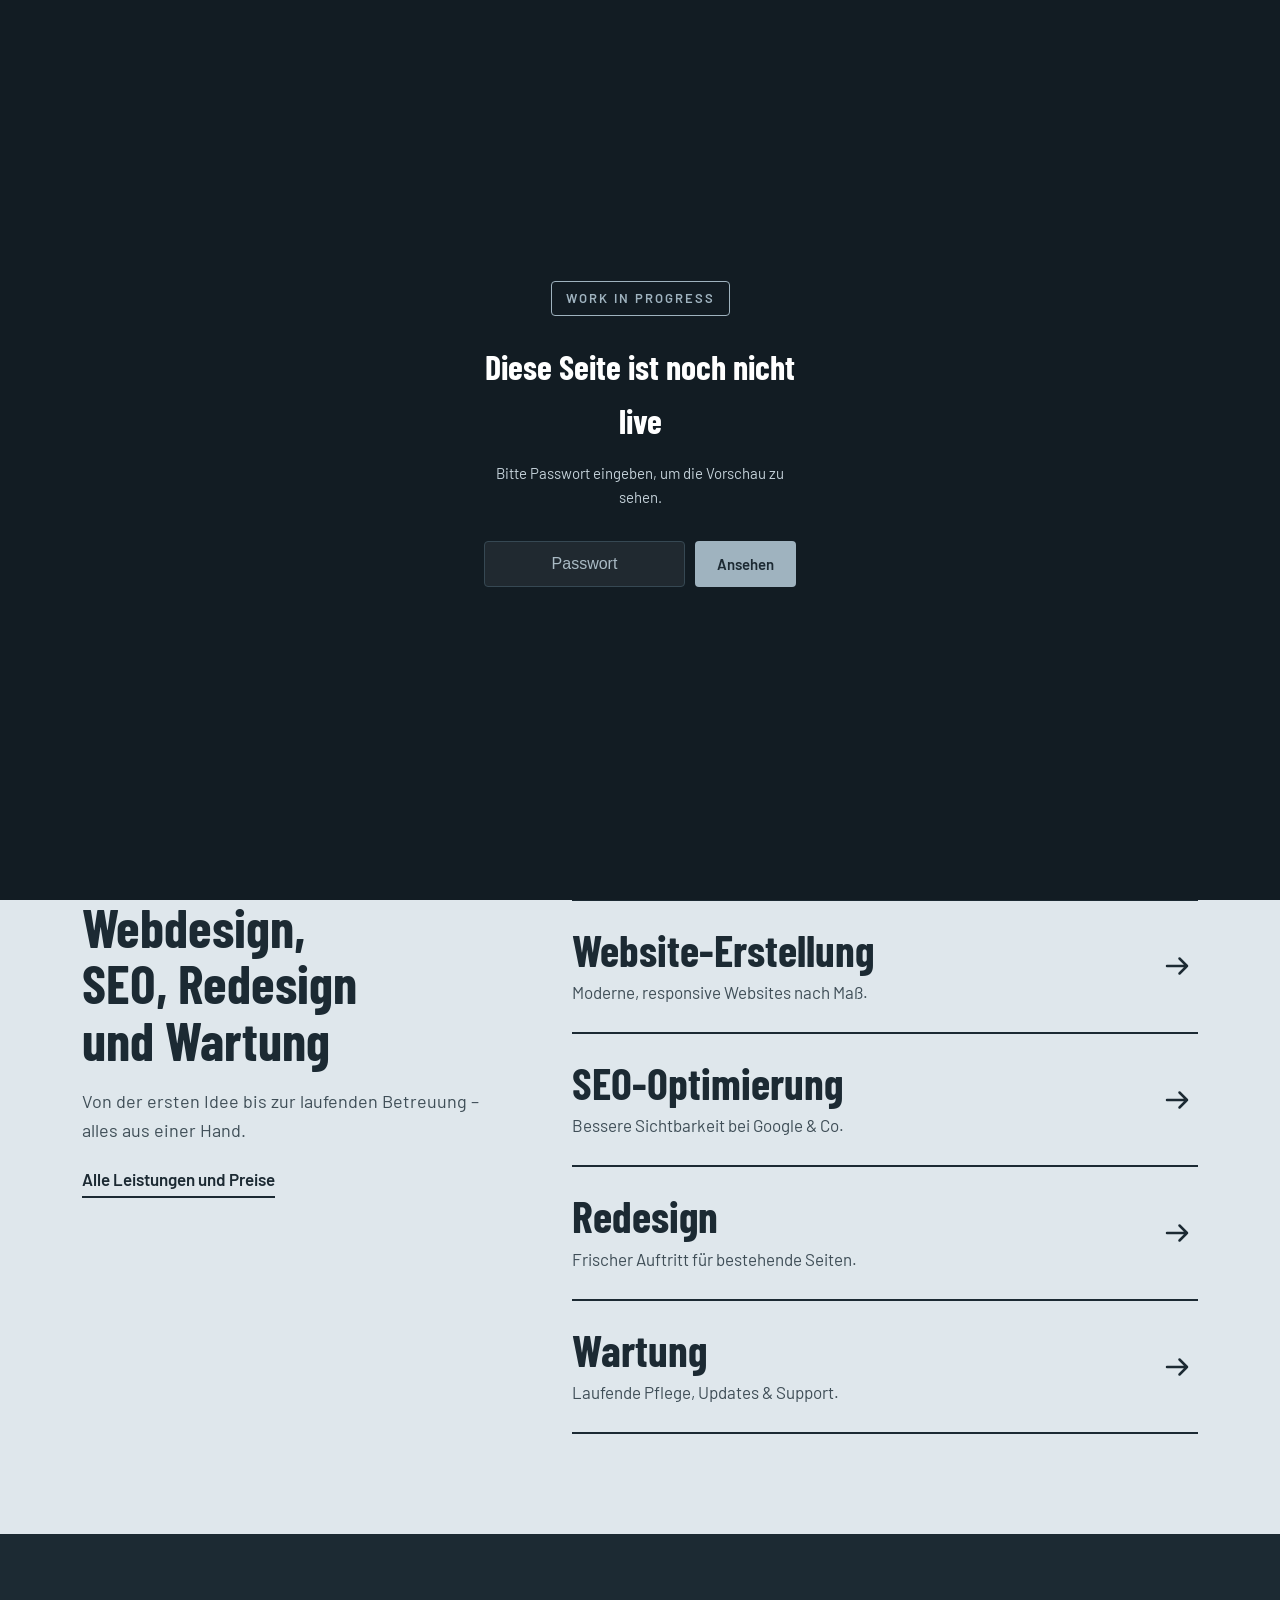
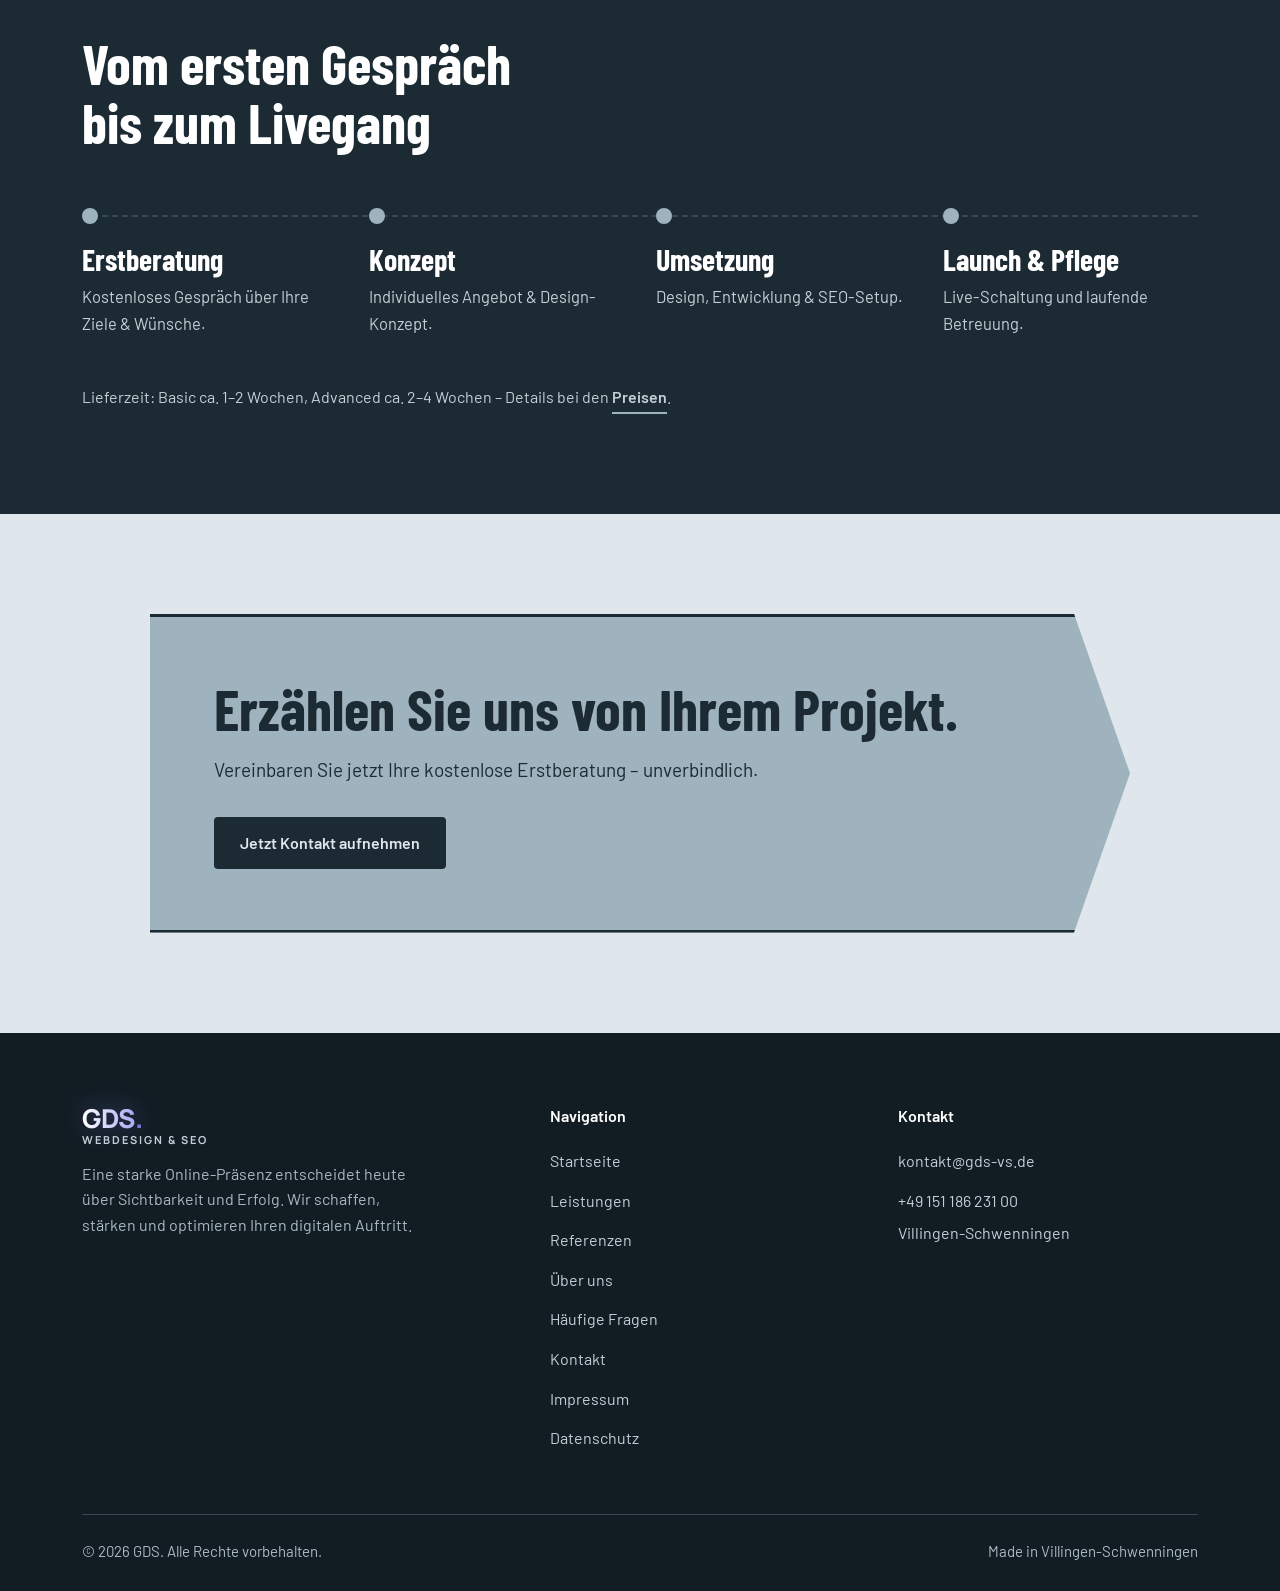
==== commit 1f9d3c21: "Switch palette to flat slate and sky without accent colour Co-Authored-By: Claude Sonnet 5.5 <norepl" ====
--- a/index.html
+++ b/index.html
@@ -18,7 +18,7 @@
 <meta name="twitter:card" content="summary">
 <meta name="twitter:title" content="GDS – Webdesign &amp; SEO aus Villingen-Schwenningen">
 <meta name="twitter:description" content="GDS erstellt und optimiert professionelle Websites für Unternehmen in Villingen-Schwenningen und der Region – Webdesign, SEO, Redesign &amp; Wartung, persönlich vor Ort.">
-<link rel="stylesheet" href="css/style.css?v=17">
+<link rel="stylesheet" href="css/style.css?v=21">
 <script type="application/ld+json">
 {
   "@context": "https://schema.org",
--- a/css/style.css
+++ b/css/style.css
@@ -19,20 +19,20 @@
 @font-face { font-family: 'Manrope'; font-style: normal; font-weight: 700 800; font-display: swap; src: url('../fonts/manrope-latin.woff2') format('woff2'); unicode-range: U+0000-00FF, U+0131, U+0152-0153, U+02BB-02BC, U+02C6, U+02DA, U+02DC, U+0304, U+0308, U+0329, U+2000-206F, U+20AC, U+2122, U+2191, U+2193, U+2212, U+2215, U+FEFF, U+FFFD; }
 
 :root {
-  --ink: #151a16;
-  --fir: #1e3a2f;          /* Tannengrün */
-  --fir-deep: #14271f;
-  --fir-line: #35574a;
-  --signal: #f2c230;       /* Wegweiser-Gelb */
-  --signal-soft: #f6d462;
-  --stone: #e3e8e2;        /* Kalkstein, kühl */
-  --paper: #f3f6f2;
+  --ink: #1c2a33;
+  --slate: #1c2a33;        /* Schiefer */
+  --slate-deep: #121c23;
+  --slate-line: #364853;
+  --mist: #9fb3bf;         /* Dunst */
+  --mist-soft: #b7c6d0;
+  --sky: #dfe7ec;         /* Himmel */
+  --paper: #eef2f5;
   --white: #ffffff;
-  --gray-100: #d2d9d0;
-  --gray-300: #c5d0c8;     /* Text auf Grün, vom Grün getönt */
-  --gray-400: #b3c2b8;
-  --gray-700: #46504a;     /* Text auf Hell */
-  --wood: #5b4330;
+  --gray-100: #cdd7dd;
+  --gray-300: #c3d0d8;     /* Text auf Schiefer, vom Blau getönt */
+  --gray-400: #a9bac4;
+  --gray-700: #3f4e57;     /* Text auf Hell */
+  --post: #5d7584;
   --radius: 6px;
   --radius-sm: 4px;
   --maxw: 1180px;
@@ -42,14 +42,14 @@
 
 * { box-sizing: border-box; margin: 0; padding: 0; }
 
-html { scroll-behavior: smooth; scrollbar-color: var(--fir) var(--stone); }
-::selection { background: var(--signal); color: var(--ink); }
+html { scroll-behavior: smooth; scrollbar-color: var(--slate) var(--sky); }
+::selection { background: var(--mist); color: var(--ink); }
 
 body {
   font-family: var(--font);
   font-size: 17px;
   color: var(--ink);
-  background: var(--stone);
+  background: var(--sky);
   line-height: 1.6;
   -webkit-font-smoothing: antialiased;
   overflow-x: hidden;
@@ -79,15 +79,15 @@
 }
 
 /* ---------- Fokus & Skip-Link ---------- */
-:focus-visible { outline: 3px solid var(--fir); outline-offset: 3px; }
-.hero :focus-visible, .section-dark :focus-visible, footer :focus-visible, #wipGate :focus-visible, .cta-banner :focus-visible { outline-color: var(--signal); }
+:focus-visible { outline: 3px solid var(--slate); outline-offset: 3px; }
+.hero :focus-visible, .section-dark :focus-visible, footer :focus-visible, #wipGate :focus-visible, .cta-banner :focus-visible { outline-color: var(--mist); }
 .cta-banner :focus-visible { outline-color: var(--ink); }
 .skip-link {
   position: absolute;
   left: 16px;
   top: -60px;
   z-index: 3000;
-  background: var(--fir);
+  background: var(--slate);
   color: var(--white);
   padding: 12px 20px;
   border-radius: var(--radius-sm);
@@ -103,7 +103,7 @@
   position: fixed;
   inset: 0;
   z-index: 2000;
-  background: var(--fir-deep);
+  background: var(--slate-deep);
   display: flex;
   align-items: center;
   justify-content: center;
@@ -117,8 +117,8 @@
   font-weight: 600;
   letter-spacing: 2px;
   text-transform: uppercase;
-  color: var(--signal);
-  border: 1px solid var(--signal);
+  color: var(--mist);
+  border: 1px solid var(--mist);
   border-radius: var(--radius-sm);
   padding: 6px 14px;
   margin-bottom: 24px;
@@ -131,7 +131,7 @@
   min-width: 0;
   padding: 13px 16px;
   border-radius: var(--radius-sm);
-  border: 1px solid var(--fir-line);
+  border: 1px solid var(--slate-line);
   background: rgba(255,255,255,0.06);
   color: var(--white);
   font-size: 16px;
@@ -140,7 +140,7 @@
 }
 .wip-form input::placeholder { color: var(--gray-400); letter-spacing: normal; }
 .wip-form button {
-  background: var(--signal);
+  background: var(--mist);
   color: var(--ink);
   border: none;
   padding: 13px 22px;
@@ -160,7 +160,7 @@
   border-bottom: 1px solid var(--gray-100);
   transition: box-shadow 0.3s ease;
 }
-header.site-header.scrolled { box-shadow: 0 6px 20px rgba(20, 39, 31, 0.1); }
+header.site-header.scrolled { box-shadow: 0 6px 20px rgba(18, 28, 35, 0.12); }
 .nav-wrap {
   display: flex;
   align-items: center;
@@ -222,14 +222,14 @@
   position: absolute;
   left: 0; right: 0; bottom: -2px;
   height: 3px;
-  background: var(--signal);
+  background: var(--slate);
 }
 .header-right { display: flex; align-items: center; gap: 22px; }
 
 /* ---------- Buttons ---------- */
 .btn-cta {
-  background: var(--signal);
-  color: var(--ink);
+  background: var(--slate);
+  color: var(--sky);
   padding: 13px 26px;
   border-radius: var(--radius-sm);
   font-size: 16px;
@@ -240,7 +240,9 @@
   min-height: 44px;
   transition: background-color 0.2s ease, transform 0.2s ease;
 }
-.btn-cta:hover { background: var(--signal-soft); transform: translateY(-1px); }
+.btn-cta:hover { background: var(--slate-line); transform: translateY(-1px); }
+.hero .btn-cta, .section-dark .btn-cta { background: var(--sky); color: var(--slate); }
+.hero .btn-cta:hover, .section-dark .btn-cta:hover { background: var(--white); }
 .btn-outline {
   border: 1.5px solid rgba(255,255,255,0.55);
   color: var(--white);
@@ -271,7 +273,7 @@
 
 /* ---------- Hero ---------- */
 .hero {
-  background: var(--fir);
+  background: var(--slate);
   color: var(--white);
   padding: 104px 0 96px;
   position: relative;
@@ -292,20 +294,20 @@
   letter-spacing: 0.005em;
 }
 .hero-page { padding: 72px 0 64px; }
-.hero-page h1 { font-size: clamp(36px, 4.6vw, 58px); margin-bottom: 20px;  display: inline-block; max-width: 100%; background: var(--signal); color: var(--ink); padding: 0.1em 0.7em 0.06em 0.3em; box-shadow: inset 0 3px 0 var(--ink), inset 0 -3px 0 var(--ink); clip-path: polygon(0 0, calc(100% - 0.4em) 0, 100% 50%, calc(100% - 0.4em) 100%, 0 100%); }
-.hero .grad-text { color: var(--signal); }
+.hero-page h1 { font-size: clamp(36px, 4.6vw, 58px); margin-bottom: 20px;  display: inline-block; max-width: 100%; background: var(--mist); color: var(--ink); padding: 0.1em 0.7em 0.06em 0.3em; box-shadow: inset 0 3px 0 var(--ink), inset 0 -3px 0 var(--ink); clip-path: polygon(0 0, calc(100% - 0.4em) 0, 100% 50%, calc(100% - 0.4em) 100%, 0 100%); }
+.hero .grad-text { color: var(--mist); }
 .hero p.lead { font-size: 19px; color: var(--gray-300); margin-bottom: 36px; max-width: 540px; }
 .hero-page p.lead { margin-bottom: 0; }
 .hero-actions { display: flex; gap: 14px; flex-wrap: wrap; }
 .hero-contact { margin-top: 28px; font-size: 16px; color: var(--gray-300); }
-.hero-contact a { color: var(--white); text-decoration: underline; text-decoration-color: var(--signal); text-underline-offset: 4px; text-decoration-thickness: 2px; }
-.hero-contact a:hover { color: var(--signal); }
+.hero-contact a { color: var(--white); text-decoration: underline; text-decoration-color: var(--mist); text-underline-offset: 4px; text-decoration-thickness: 2px; }
+.hero-contact a:hover { color: var(--mist); }
 
 /* Der rotierende Satz steht auf einem Wegweiser-Schild */
 .hero-phrase { display: inline-grid; justify-items: start; margin-top: 0.1em; }
 .hero-phrase-item {
   justify-self: start;
-  background: var(--signal);
+  background: var(--mist);
   color: var(--ink);
   padding: 0.14em 0.66em 0.1em 0.26em;
   box-shadow: inset 0 3px 0 var(--ink), inset 0 -3px 0 var(--ink);
@@ -331,7 +333,7 @@
   top: -24px; bottom: -40px;
   width: 16px;
   margin-left: -8px;
-  background: var(--wood);
+  background: var(--post);
   border-radius: 2px;
 }
 .post-arm {
@@ -339,7 +341,7 @@
   display: block;
   width: calc(50% + 40px);
   padding: 11px 42px 11px 20px;
-  background: var(--signal);
+  background: var(--mist);
   color: var(--ink);
   margin-bottom: 14px;
   box-shadow: inset 0 2px 0 var(--ink), inset 0 -2px 0 var(--ink);
@@ -368,7 +370,7 @@
 .area-strip { padding: 28px 0; background: var(--paper); border-bottom: 1px solid var(--gray-100); }
 .area-strip .container { display: flex; align-items: center; justify-content: center; gap: 14px; flex-wrap: wrap; text-align: center; }
 .area-label { display: flex; align-items: center; gap: 8px; font-size: 16px; font-weight: 600; white-space: nowrap; }
-.area-label svg { width: 18px; height: 18px; stroke: var(--fir); flex-shrink: 0; }
+.area-label svg { width: 18px; height: 18px; stroke: var(--slate); flex-shrink: 0; }
 .area-list { color: var(--gray-700); font-size: 16px; }
 
 /* ---------- Scroll-Einblenden (nur mit JS) ---------- */
@@ -385,16 +387,18 @@
 
 /* ---------- Sektionen ---------- */
 section { padding: 100px 0; }
-.section-light { background: var(--stone); position: relative; }
-.section-dark { background: var(--fir); color: var(--white); position: relative; }
+.section-light { background: var(--sky); position: relative; }
+.section-dark { background: var(--slate); color: var(--white); position: relative; }
 .section-head { max-width: 640px; margin-bottom: 56px; }
 .section-head.center { margin-left: auto; margin-right: auto; text-align: center; }
 .section-head h2, h2.big { font-size: clamp(36px, 4.6vw, 56px); margin-bottom: 18px; }
 .section-head p { color: var(--gray-700); font-size: 18px; max-width: 60ch; }
 .section-head.center p { margin-left: auto; margin-right: auto; }
 .section-dark .section-head p { color: var(--gray-300); }
-.link-arrow { display: inline-block; margin-top: 8px; font-weight: 600; border-bottom: 2px solid var(--signal); padding-bottom: 2px; transition: border-color 0.2s ease; }
-.link-arrow:hover { border-color: var(--fir); }
+.link-arrow { display: inline-block; margin-top: 8px; font-weight: 600; border-bottom: 2px solid var(--slate); padding-bottom: 2px; transition: border-color 0.2s ease; }
+.link-arrow:hover { border-color: var(--mist); }
+.section-dark .link-arrow { border-color: var(--mist); }
+.section-dark .link-arrow:hover { border-color: var(--white); }
 
 /* ---------- Leistungsliste (Startseite) ---------- */
 .services-grid { display: grid; grid-template-columns: minmax(0, 0.8fr) minmax(0, 1.2fr); gap: 72px; align-items: start; }
@@ -404,7 +408,7 @@
 .service-list li { border-top: 2px solid var(--ink); }
 .service-list li:last-child { border-bottom: 2px solid var(--ink); }
 .service-list a { display: block; padding: 26px 56px 26px 0; position: relative; transition: padding 0.25s ease; }
-.service-list a::after { content: ''; position: absolute; right: 6px; top: 50%; width: 30px; height: 30px; margin-top: -15px; background: url("data:image/svg+xml,%3Csvg xmlns='http://www.w3.org/2000/svg' viewBox='0 0 24 24' fill='none' stroke='%23151a16' stroke-width='2' stroke-linecap='round' stroke-linejoin='round'%3E%3Cpath d='M4 12h16M14 6l6 6-6 6'/%3E%3C/svg%3E") center / contain no-repeat; transition: transform 0.25s ease; }
+.service-list a::after { content: ''; position: absolute; right: 6px; top: 50%; width: 30px; height: 30px; margin-top: -15px; background: url("data:image/svg+xml,%3Csvg xmlns='http://www.w3.org/2000/svg' viewBox='0 0 24 24' fill='none' stroke='%231c2a33' stroke-width='2' stroke-linecap='round' stroke-linejoin='round'%3E%3Cpath d='M4 12h16M14 6l6 6-6 6'/%3E%3C/svg%3E") center / contain no-repeat; transition: transform 0.25s ease; }
 .service-list a:hover { padding-left: 14px; }
 .service-list a:hover::after { transform: translateX(6px); }
 .service-name { display: block; font-family: var(--font-display); font-weight: 700; font-size: clamp(30px, 3.6vw, 44px); line-height: 1.05; margin-bottom: 6px; }
@@ -412,9 +416,9 @@
 
 /* ---------- Weg zum Livegang (Startseite) ---------- */
 .trail { display: grid; grid-template-columns: repeat(4, minmax(0, 1fr)); gap: 32px; position: relative; padding-top: 36px; }
-.trail::before { content: ''; position: absolute; left: 0; right: 0; top: 7px; border-top: 2px dashed var(--fir-line); }
+.trail::before { content: ''; position: absolute; left: 0; right: 0; top: 7px; border-top: 2px dashed var(--slate-line); }
 .trail li { position: relative; }
-.trail li::before { content: ''; position: absolute; top: -36px; left: 0; width: 16px; height: 16px; border-radius: 50%; background: var(--signal); }
+.trail li::before { content: ''; position: absolute; top: -36px; left: 0; width: 16px; height: 16px; border-radius: 50%; background: var(--mist); }
 .trail h3 { font-size: 30px; margin-bottom: 8px; }
 .trail p { color: var(--gray-300); font-size: 16.5px; }
 .trail-note { margin-top: 48px; color: var(--gray-300); font-size: 16px; }
@@ -429,7 +433,7 @@
 .faq-item:last-child { border-bottom: none; }
 .faq-q { width: 100%; display: flex; align-items: baseline; gap: 22px; padding: 24px 0; background: none; border: none; text-align: left; color: var(--ink); }
 .faq-q-text { flex: 1; font-size: 18px; font-weight: 600; line-height: 1.4; }
-.faq-icon { flex-shrink: 0; width: 22px; height: 22px; align-self: center; color: var(--fir); transition: transform 0.3s ease; }
+.faq-icon { flex-shrink: 0; width: 22px; height: 22px; align-self: center; color: var(--slate); transition: transform 0.3s ease; }
 .faq-item.open .faq-icon { transform: rotate(45deg); }
 .faq-a { max-height: 0; overflow: hidden; transition: max-height 0.35s ease, padding 0.35s ease; }
 .faq-item.open .faq-a { padding-bottom: 26px; }
@@ -443,31 +447,31 @@
 .card p { color: var(--gray-700); font-size: 17px; }
 .card ul { margin-top: 18px; }
 .card ul li { font-size: 16.5px; color: var(--gray-700); padding: 6px 0; display: flex; align-items: flex-start; gap: 10px; }
-.card ul li svg { width: 16px; height: 16px; stroke: var(--fir); flex-shrink: 0; margin-top: 5px; }
+.card ul li svg { width: 16px; height: 16px; stroke: var(--slate); flex-shrink: 0; margin-top: 5px; }
 
 /* ---------- Preise ---------- */
 .pricing-grid { display: grid; grid-template-columns: repeat(3, 1fr); gap: 28px; align-items: stretch; }
-.plan { background: rgba(255,255,255,0.04); color: var(--white); border: 1px solid var(--fir-line); border-radius: var(--radius); padding: 40px 32px; display: flex; flex-direction: column; position: relative; transition: transform 0.25s ease, border-color 0.25s ease; }
+.plan { background: rgba(255,255,255,0.04); color: var(--white); border: 1px solid var(--slate-line); border-radius: var(--radius); padding: 40px 32px; display: flex; flex-direction: column; position: relative; transition: transform 0.25s ease, border-color 0.25s ease; }
 .plan:hover { transform: translateY(-3px); border-color: var(--gray-400); }
-.plan.featured { background: rgba(255,255,255,0.08); border: 2px solid var(--signal); padding: 39px 31px; }
-.plan.featured:hover { transform: translateY(-2px); border-color: var(--signal-soft); }
+.plan.featured { background: rgba(255,255,255,0.08); border: 2px solid var(--mist); padding: 39px 31px; }
+.plan.featured:hover { transform: translateY(-2px); border-color: var(--mist-soft); }
 @media (prefers-reduced-motion: reduce) { .plan, .plan.featured { transition: none; } .plan:hover, .plan.featured:hover { transform: none; } }
-.badge { position: absolute; top: -15px; left: 50%; transform: translateX(-50%); background: var(--signal); color: var(--ink); font-size: 13px; font-weight: 600; letter-spacing: 1px; text-transform: uppercase; white-space: nowrap; padding: 5px 16px; border-radius: var(--radius-sm); }
+.badge { position: absolute; top: -15px; left: 50%; transform: translateX(-50%); background: var(--mist); color: var(--ink); font-size: 13px; font-weight: 600; letter-spacing: 1px; text-transform: uppercase; white-space: nowrap; padding: 5px 16px; border-radius: var(--radius-sm); }
 .plan-name { font-size: 15px; letter-spacing: 2px; text-transform: uppercase; color: var(--gray-300); font-weight: 600; margin-bottom: 18px; }
 .plan.featured .plan-name { color: var(--white); }
 .plan-price { font-family: var(--font-display); font-size: 56px; font-weight: 700; line-height: 1; color: var(--white); }
-.plan.featured .plan-price { font-size: 64px; color: var(--signal); }
+.plan.featured .plan-price { font-size: 64px; color: var(--white); }
 .plan-price-note { font-size: 15px; font-weight: 500; color: var(--gray-400); margin: 6px 0 24px; }
 .plan-desc { font-size: 16px; color: var(--gray-300); margin-bottom: 28px; }
 .plan ul { flex-grow: 1; margin-bottom: 32px; }
-.plan ul li { font-size: 16px; color: var(--gray-300); padding: 10px 0; border-top: 1px solid var(--fir-line); display: flex; gap: 10px; align-items: flex-start; }
-.plan ul li svg { width: 16px; height: 16px; stroke: var(--signal); flex-shrink: 0; margin-top: 5px; }
+.plan ul li { font-size: 16px; color: var(--gray-300); padding: 10px 0; border-top: 1px solid var(--slate-line); display: flex; gap: 10px; align-items: flex-start; }
+.plan ul li svg { width: 16px; height: 16px; stroke: var(--mist); flex-shrink: 0; margin-top: 5px; }
 .plan-note { text-align: center; color: var(--gray-400); font-size: 15px; margin-top: 36px; }
 .plan-note-secondary { text-align: center; color: var(--gray-400); font-size: 15px; margin-top: 12px; }
 
 /* ---------- Über uns ---------- */
 .about-grid { display: grid; grid-template-columns: 0.9fr 1.1fr; gap: 64px; align-items: center; }
-.about-photo { padding: 24px; aspect-ratio: 4/5; border-radius: var(--radius); background: var(--fir); color: var(--gray-300); display: flex; flex-direction: column; align-items: center; justify-content: center; gap: 14px; }
+.about-photo { padding: 24px; aspect-ratio: 4/5; border-radius: var(--radius); background: var(--slate); color: var(--gray-300); display: flex; flex-direction: column; align-items: center; justify-content: center; gap: 14px; }
 .about-photo svg { width: 96px; height: 96px; }
 .about-photo span { font-size: 15px; letter-spacing: 0.5px; }
 .values { display: grid; grid-template-columns: repeat(3, 1fr); gap: 24px; margin-top: 48px; }
@@ -476,18 +480,18 @@
 
 /* ---------- Kontakt & Formular ---------- */
 .contact-grid { display: grid; grid-template-columns: 1fr 1fr; gap: 64px; }
-.contact-info-card { background: var(--fir); color: var(--white); border-radius: var(--radius); padding: 44px; height: fit-content; }
+.contact-info-card { background: var(--slate); color: var(--white); border-radius: var(--radius); padding: 44px; height: fit-content; }
 .contact-item { display: flex; gap: 16px; margin-bottom: 28px; }
 .contact-item .ic { width: 28px; flex-shrink: 0; padding-top: 3px; }
-.contact-item .ic svg { width: 24px; height: 24px; stroke: var(--signal); }
+.contact-item .ic svg { width: 24px; height: 24px; stroke: var(--mist); }
 .contact-item h3 { font-family: var(--font); font-size: 17px; font-weight: 600; line-height: 1.4; margin-bottom: 4px; }
 .contact-item p, .contact-item a { font-size: 16px; color: var(--gray-300); }
 .contact-item a:hover { color: var(--white); }
 .form-group { margin-bottom: 22px; }
 .form-group label { display: block; font-size: 15px; font-weight: 600; margin-bottom: 8px; }
 .form-row { display: grid; grid-template-columns: 1fr 1fr; gap: 20px; }
-.form-group input, .form-group select, .form-group textarea { width: 100%; padding: 13px 16px; border: 1.5px solid #aab4a8; border-radius: var(--radius-sm); font-family: inherit; font-size: 17px; background: var(--paper); color: var(--ink); }
-.form-group input:focus-visible, .form-group select:focus-visible, .form-group textarea:focus-visible { outline: 3px solid var(--fir); outline-offset: 1px; border-color: var(--fir); }
+.form-group input, .form-group select, .form-group textarea { width: 100%; padding: 13px 16px; border: 1.5px solid #9fb0ba; border-radius: var(--radius-sm); font-family: inherit; font-size: 17px; background: var(--paper); color: var(--ink); }
+.form-group input:focus-visible, .form-group select:focus-visible, .form-group textarea:focus-visible { outline: 3px solid var(--slate); outline-offset: 1px; border-color: var(--slate); }
 .form-group textarea { resize: vertical; min-height: 130px; }
 .form-msg { margin-top: 18px; font-size: 16px; padding: 12px 16px; border-radius: var(--radius-sm); display: none; }
 .form-msg.show { display: block; }
@@ -497,11 +501,11 @@
 .form-privacy a { text-decoration: underline; }
 
 /* ---------- Schluss-Schild ---------- */
-.cta-banner { background: var(--signal); color: var(--ink); padding: 64px 120px 64px 64px; text-align: left; max-width: 980px; margin: 0 auto; box-shadow: inset 0 3px 0 var(--ink), inset 0 -3px 0 var(--ink); clip-path: polygon(0 0, calc(100% - 56px) 0, 100% 50%, calc(100% - 56px) 100%, 0 100%); }
+.cta-banner { background: var(--mist); color: var(--ink); padding: 64px 120px 64px 64px; text-align: left; max-width: 980px; margin: 0 auto; box-shadow: inset 0 3px 0 var(--ink), inset 0 -3px 0 var(--ink); clip-path: polygon(0 0, calc(100% - 56px) 0, 100% 50%, calc(100% - 56px) 100%, 0 100%); }
 .cta-banner h2 { font-size: clamp(36px, 4.8vw, 58px); margin-bottom: 16px; }
 .cta-banner p { margin-bottom: 32px; font-size: 19px; }
-.cta-banner .btn-cta { background: var(--ink); color: var(--white); }
-.cta-banner .btn-cta:hover { background: #2a332c; }
+.cta-banner .btn-cta { background: var(--slate); color: var(--sky); }
+.cta-banner .btn-cta:hover { background: var(--slate-line); }
 
 /* ---------- Referenzen ---------- */
 .ref-construction { max-width: 560px; margin: 0 auto; text-align: center; }
@@ -509,14 +513,14 @@
 .ref-construction p { color: var(--gray-700); font-size: 18px; line-height: 1.65; margin-bottom: 28px; }
 
 /* ---------- Footer ---------- */
-footer { background: var(--fir-deep); color: var(--gray-300); padding: 72px 0 28px; }
+footer { background: var(--slate-deep); color: var(--gray-300); padding: 72px 0 28px; }
 .footer-grid { display: grid; grid-template-columns: 1.4fr 1fr 1fr; gap: 48px; margin-bottom: 56px; }
 .footer-brand p { font-size: 16px; color: var(--gray-400); margin-top: 16px; max-width: 340px; }
 .footer-col .footer-title { font-family: var(--font); font-size: 16px; line-height: 1.4; letter-spacing: 0; color: var(--white); margin-bottom: 14px; font-weight: 600; }
 .footer-col ul li { font-size: 16px; }
 .footer-col ul li a { display: inline-block; padding: 7px 0; }
 .footer-col a:hover { color: var(--white); }
-.footer-bottom { border-top: 1px solid var(--fir-line); padding-top: 24px; display: flex; justify-content: space-between; font-size: 15px; color: var(--gray-400); flex-wrap: wrap; gap: 12px; }
+.footer-bottom { border-top: 1px solid var(--slate-line); padding-top: 24px; display: flex; justify-content: space-between; font-size: 15px; color: var(--gray-400); flex-wrap: wrap; gap: 12px; }
 
 /* ---------- Responsive ---------- */
 @media (max-width: 1000px) {
@@ -533,7 +537,7 @@
   .values { grid-template-columns: 1fr; }
 }
 @media (max-width: 768px) {
-  nav.main-nav { position: fixed; top: 78px; left: 0; right: 0; bottom: 0; background: var(--fir-deep); transform: translateX(100%); visibility: hidden; transition: transform 0.3s ease, visibility 0.3s; z-index: 400; padding: 40px 32px; }
+  nav.main-nav { position: fixed; top: 78px; left: 0; right: 0; bottom: 0; background: var(--slate-deep); transform: translateX(100%); visibility: hidden; transition: transform 0.3s ease, visibility 0.3s; z-index: 400; padding: 40px 32px; }
   nav.main-nav.open { transform: translateX(0); visibility: visible; }
   nav.main-nav ul { flex-direction: column; align-items: flex-start; gap: 22px; }
   nav.main-nav a { font-size: 26px; font-family: var(--font-display); font-weight: 700; color: var(--gray-300); }
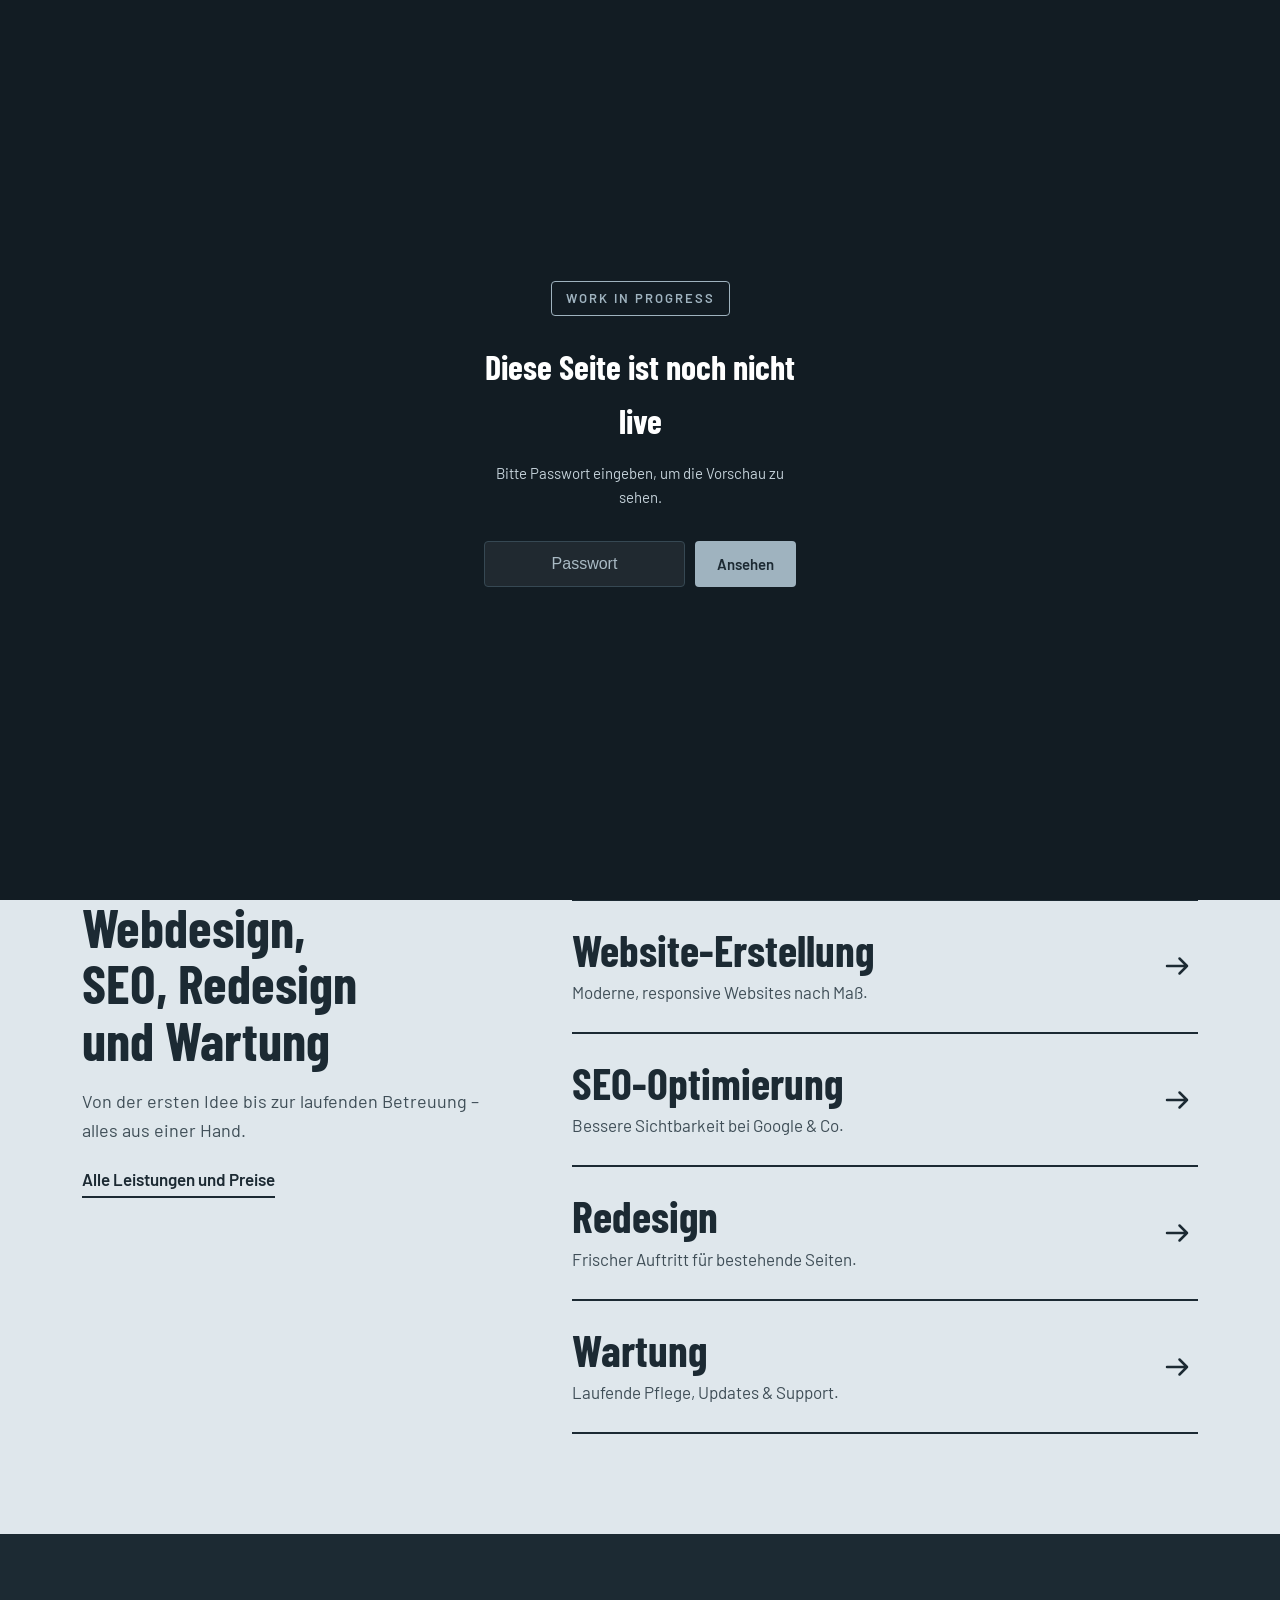
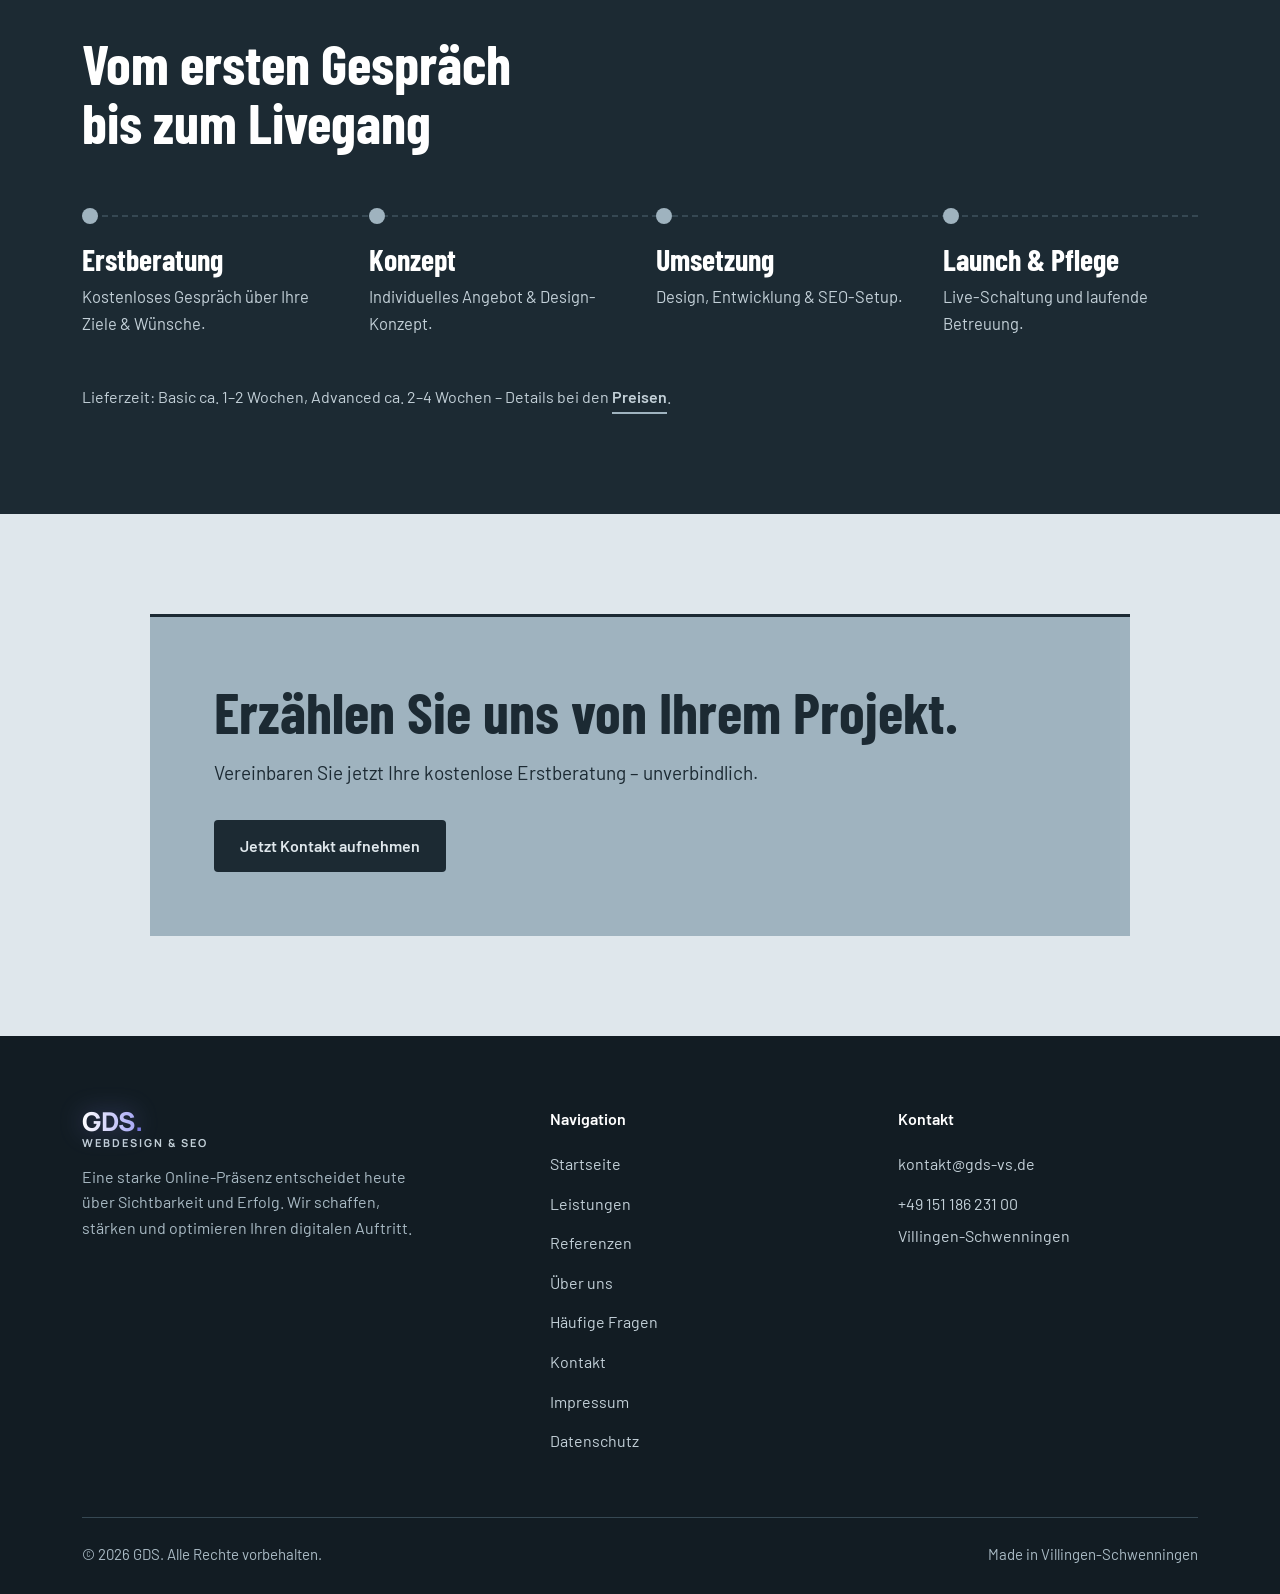
==== commit f8920a94: "Keep pointed boards only on the hero signpost; straight board for headings and closing block Co-Auth" ====
--- a/index.html
+++ b/index.html
@@ -18,7 +18,7 @@
 <meta name="twitter:card" content="summary">
 <meta name="twitter:title" content="GDS – Webdesign &amp; SEO aus Villingen-Schwenningen">
 <meta name="twitter:description" content="GDS erstellt und optimiert professionelle Websites für Unternehmen in Villingen-Schwenningen und der Region – Webdesign, SEO, Redesign &amp; Wartung, persönlich vor Ort.">
-<link rel="stylesheet" href="css/style.css?v=21">
+<link rel="stylesheet" href="css/style.css?v=22">
 <script type="application/ld+json">
 {
   "@context": "https://schema.org",
--- a/css/style.css
+++ b/css/style.css
@@ -294,7 +294,7 @@
   letter-spacing: 0.005em;
 }
 .hero-page { padding: 72px 0 64px; }
-.hero-page h1 { font-size: clamp(36px, 4.6vw, 58px); margin-bottom: 20px;  display: inline-block; max-width: 100%; background: var(--mist); color: var(--ink); padding: 0.1em 0.7em 0.06em 0.3em; box-shadow: inset 0 3px 0 var(--ink), inset 0 -3px 0 var(--ink); clip-path: polygon(0 0, calc(100% - 0.4em) 0, 100% 50%, calc(100% - 0.4em) 100%, 0 100%); }
+.hero-page h1 { font-size: clamp(36px, 4.6vw, 58px); margin-bottom: 20px;  display: inline-block; max-width: 100%; background: var(--mist); color: var(--ink); padding: 0.1em 0.4em 0.06em 0.3em; box-shadow: inset 0 3px 0 var(--ink), inset 0 -3px 0 var(--ink); }
 .hero .grad-text { color: var(--mist); }
 .hero p.lead { font-size: 19px; color: var(--gray-300); margin-bottom: 36px; max-width: 540px; }
 .hero-page p.lead { margin-bottom: 0; }
@@ -309,9 +309,8 @@
   justify-self: start;
   background: var(--mist);
   color: var(--ink);
-  padding: 0.14em 0.66em 0.1em 0.26em;
+  padding: 0.14em 0.36em 0.1em 0.26em;
   box-shadow: inset 0 3px 0 var(--ink), inset 0 -3px 0 var(--ink);
-  clip-path: polygon(0 0, calc(100% - 0.38em) 0, 100% 50%, calc(100% - 0.38em) 100%, 0 100%);
   grid-area: 1 / 1;
   opacity: 0;
   transform: translateY(6px);
@@ -501,7 +500,7 @@
 .form-privacy a { text-decoration: underline; }
 
 /* ---------- Schluss-Schild ---------- */
-.cta-banner { background: var(--mist); color: var(--ink); padding: 64px 120px 64px 64px; text-align: left; max-width: 980px; margin: 0 auto; box-shadow: inset 0 3px 0 var(--ink), inset 0 -3px 0 var(--ink); clip-path: polygon(0 0, calc(100% - 56px) 0, 100% 50%, calc(100% - 56px) 100%, 0 100%); }
+.cta-banner { background: var(--mist); color: var(--ink); padding: 64px; text-align: left; max-width: 980px; margin: 0 auto; border-top: 3px solid var(--ink); }
 .cta-banner h2 { font-size: clamp(36px, 4.8vw, 58px); margin-bottom: 16px; }
 .cta-banner p { margin-bottom: 32px; font-size: 19px; }
 .cta-banner .btn-cta { background: var(--slate); color: var(--sky); }
@@ -549,7 +548,7 @@
   .hero-actions { flex-direction: column; align-items: stretch; }
   .hero-actions a { text-align: center; }
   .form-row { grid-template-columns: 1fr; }
-  .cta-banner { padding: 44px 48px 44px 24px; clip-path: polygon(0 0, calc(100% - 28px) 0, 100% 50%, calc(100% - 28px) 100%, 0 100%); }
+  .cta-banner { padding: 44px 24px; }
   .container { padding: 0 20px; }
   section { padding: 72px 0; }
   .trail { grid-template-columns: 1fr; }
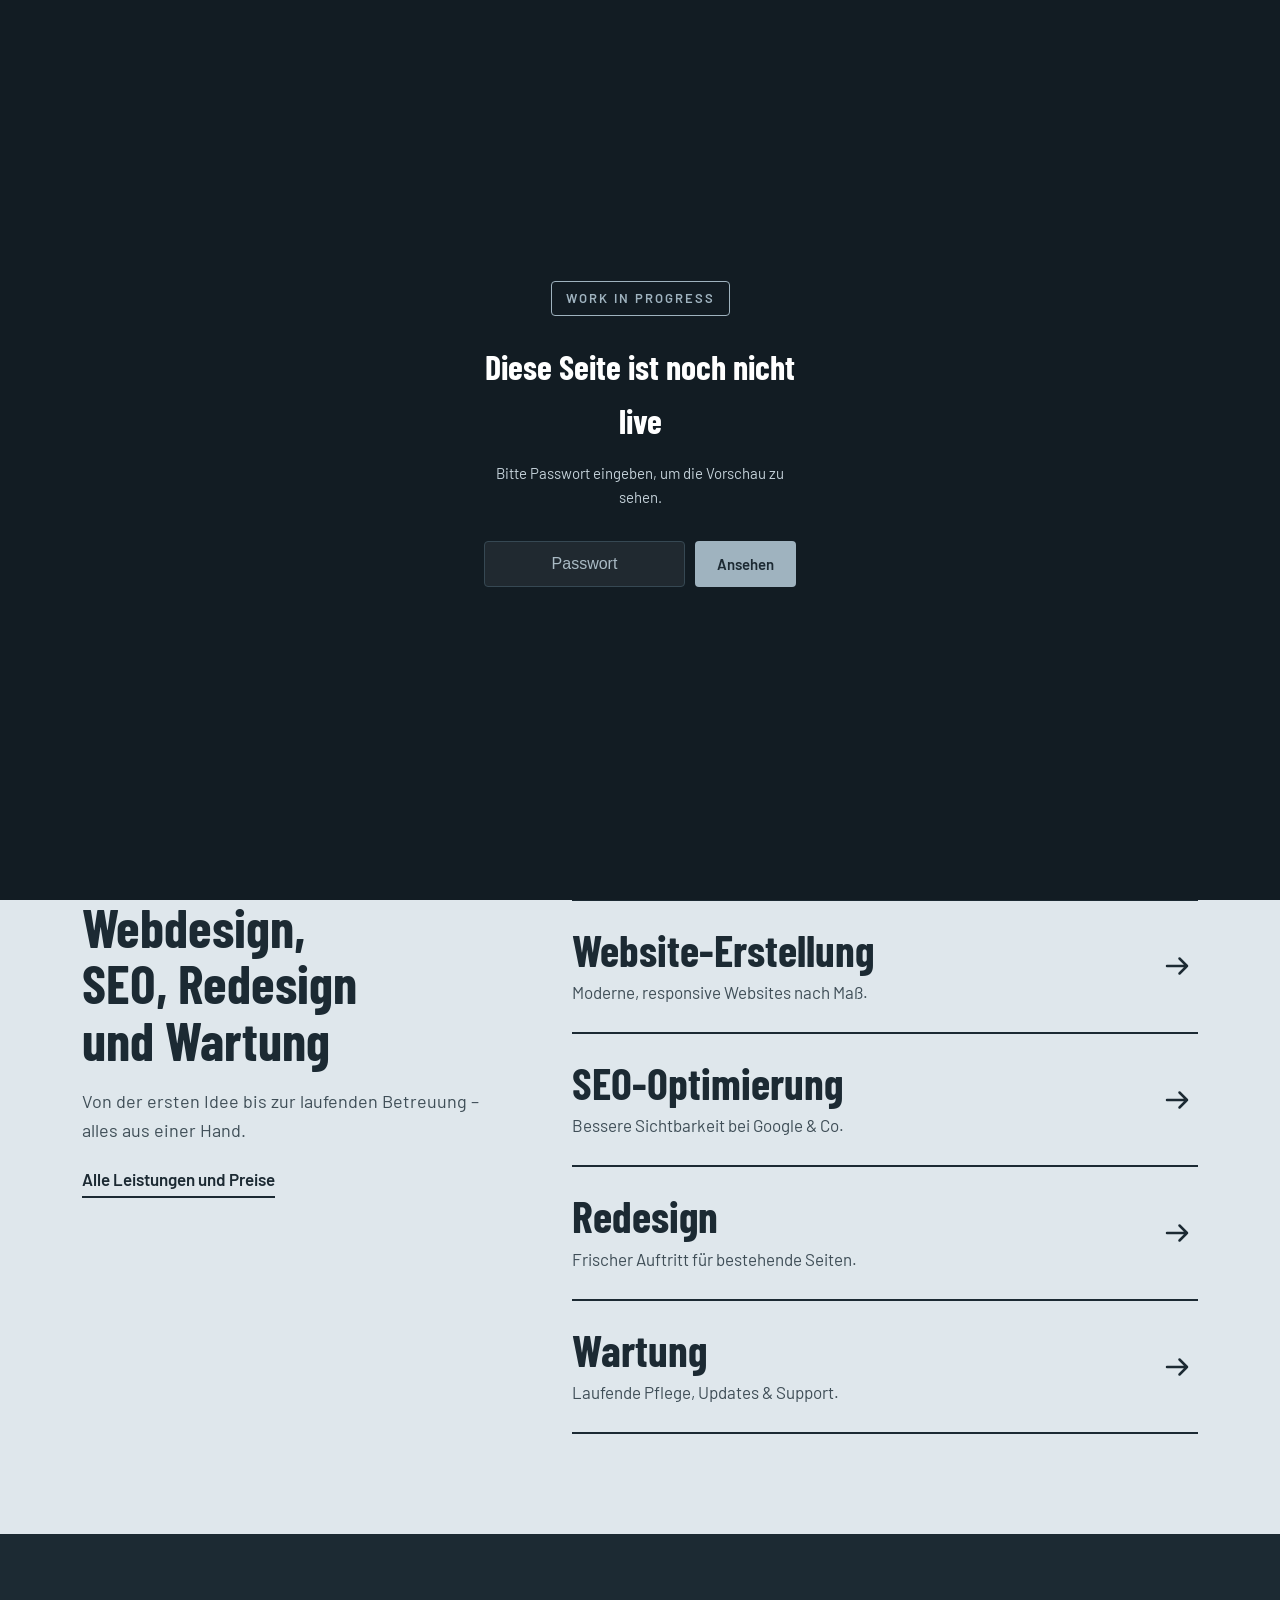
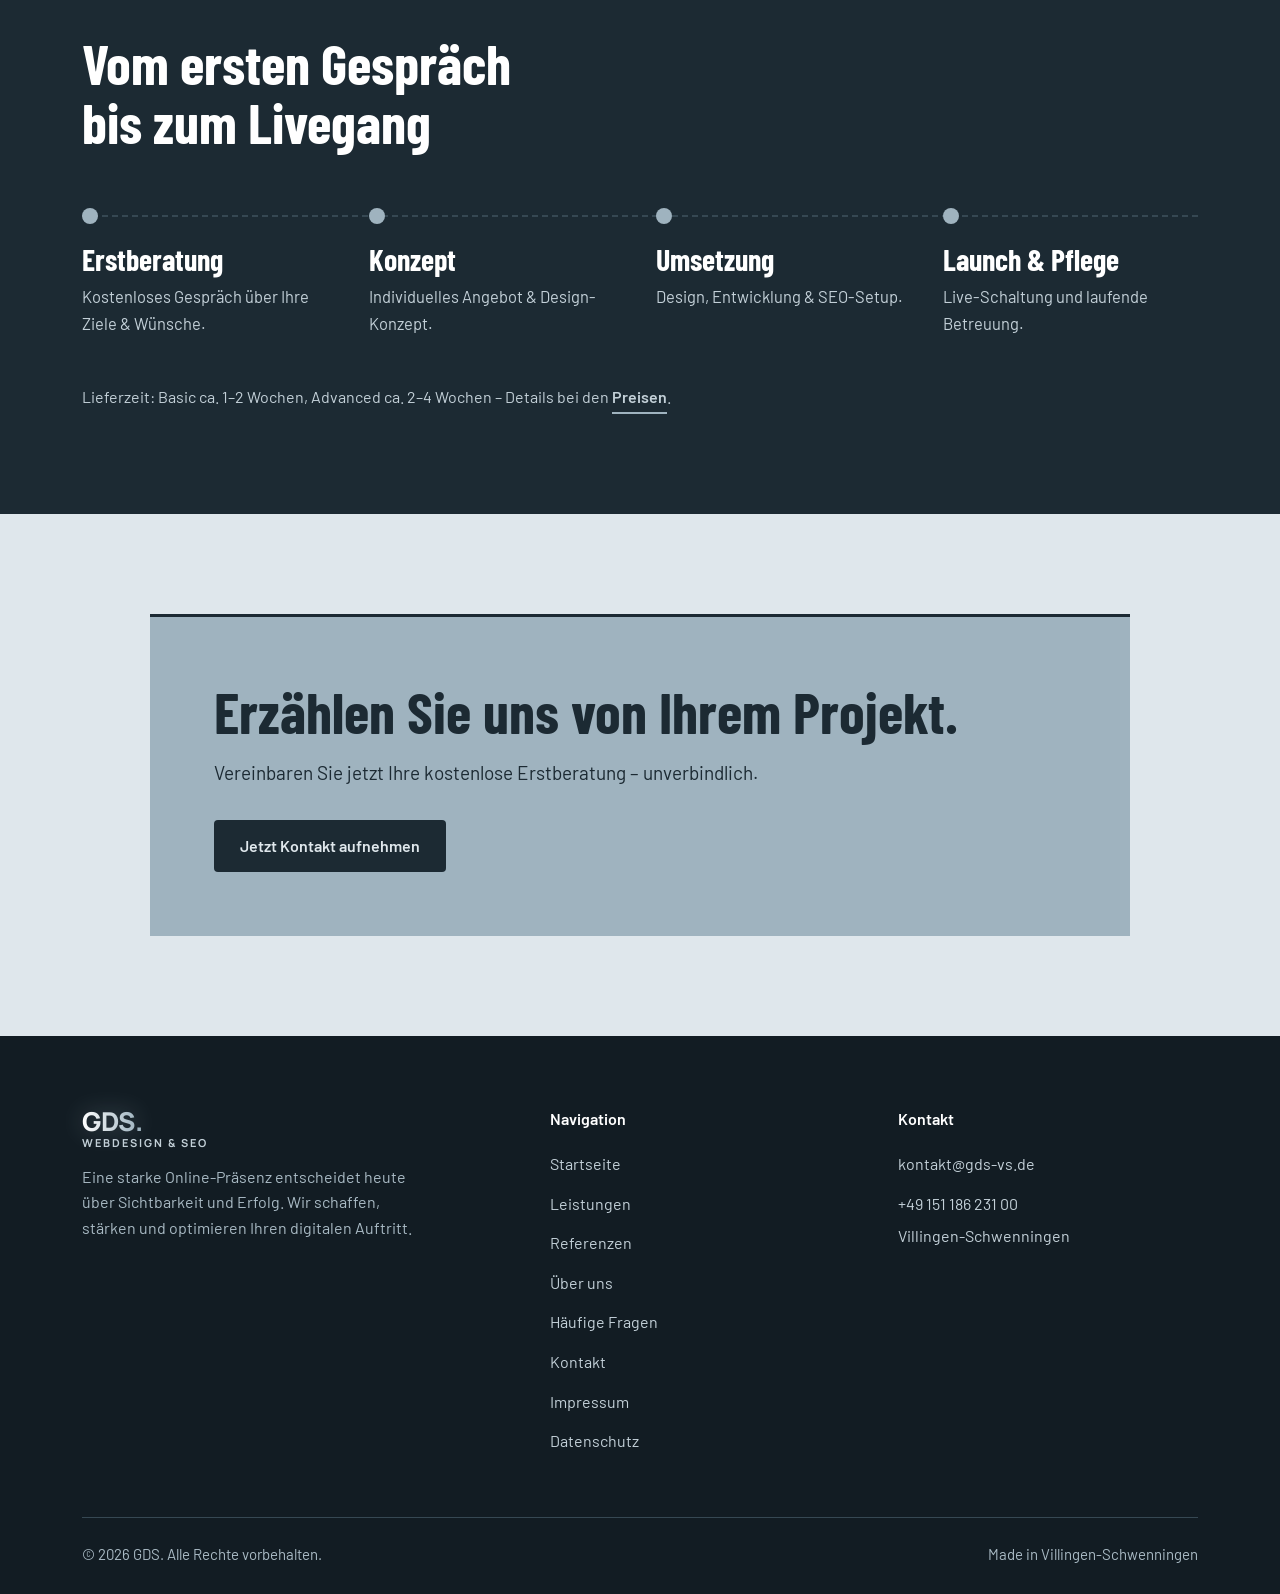
==== commit e3acdbaa: "Recolor logo wordmark to the slate palette Co-Authored-By: Claude Sonnet 5.5 <noreply@anthropic.com>" ====
--- a/index.html
+++ b/index.html
@@ -18,7 +18,7 @@
 <meta name="twitter:card" content="summary">
 <meta name="twitter:title" content="GDS – Webdesign &amp; SEO aus Villingen-Schwenningen">
 <meta name="twitter:description" content="GDS erstellt und optimiert professionelle Websites für Unternehmen in Villingen-Schwenningen und der Region – Webdesign, SEO, Redesign &amp; Wartung, persönlich vor Ort.">
-<link rel="stylesheet" href="css/style.css?v=22">
+<link rel="stylesheet" href="css/style.css?v=23">
 <script type="application/ld+json">
 {
   "@context": "https://schema.org",
--- a/css/style.css
+++ b/css/style.css
@@ -180,16 +180,17 @@
 }
 .logo-script {
   display: inline-block;
-  background: linear-gradient(90deg, #ffffff 0%, #a5a5f5 35%, #ffffff 70%, #a5a5f5 100%);
+  background: linear-gradient(90deg, #ffffff 0%, var(--mist) 35%, #ffffff 70%, var(--mist) 100%);
   background-size: 300% 100%;
   -webkit-background-clip: text;
   background-clip: text;
   color: transparent;
   -webkit-text-fill-color: transparent;
   animation: gdsShimmer 9s ease-in-out infinite;
-  filter: drop-shadow(0 0 12px rgba(122, 122, 224, 0.45));
-}
-.logo-dot { color: #7a7ae0; }
+  filter: drop-shadow(0 0 12px rgba(159, 179, 191, 0.4));
+}
+.logo-dot { color: var(--mist); }
+header.site-header .logo-dot { color: var(--post); }
 .logo-sub {
   font-family: 'Manrope', var(--font);
   font-weight: 500;
@@ -199,7 +200,7 @@
   color: var(--gray-300);
 }
 header.site-header .logo-script {
-  background-image: linear-gradient(90deg, #191970 0%, #7a7ae0 35%, #191970 70%, #7a7ae0 100%);
+  background-image: linear-gradient(90deg, var(--slate) 0%, var(--post) 35%, var(--slate) 70%, var(--post) 100%);
   filter: none;
 }
 header.site-header .logo-sub { color: var(--gray-700); }
